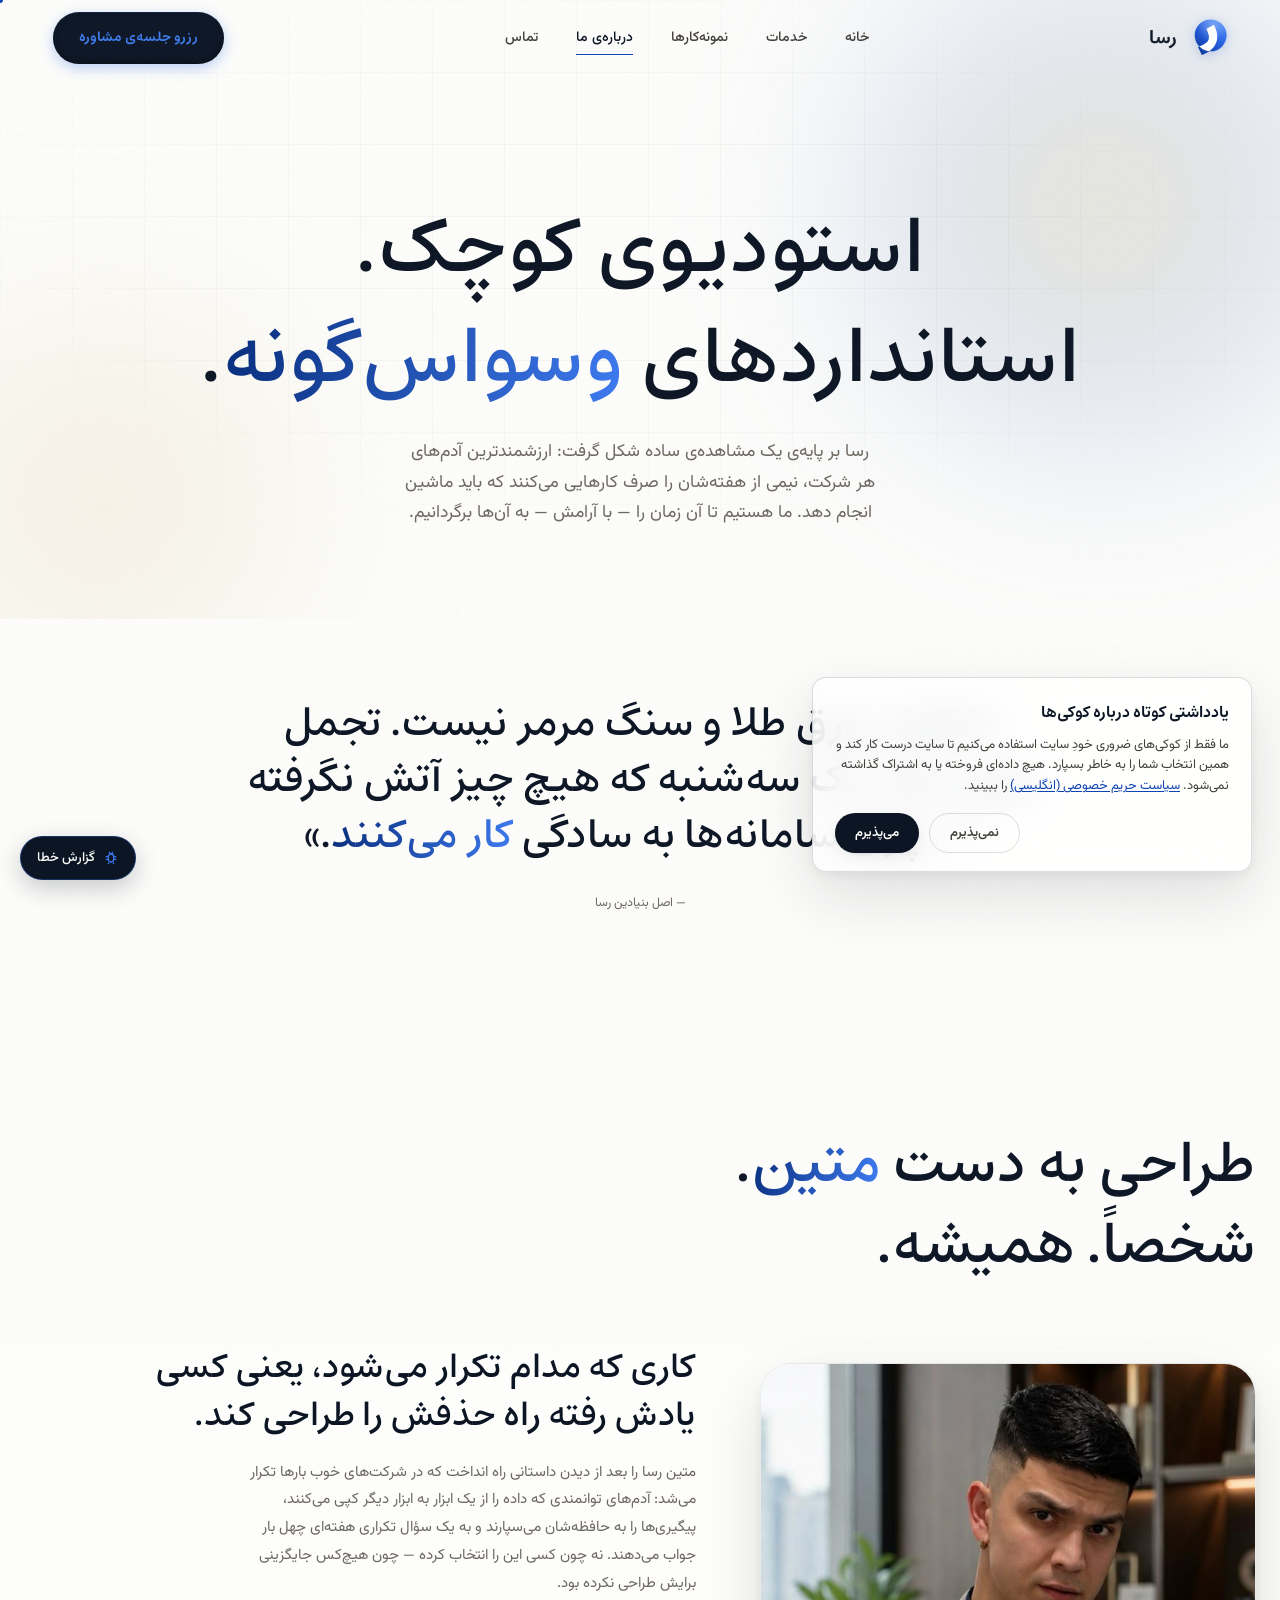
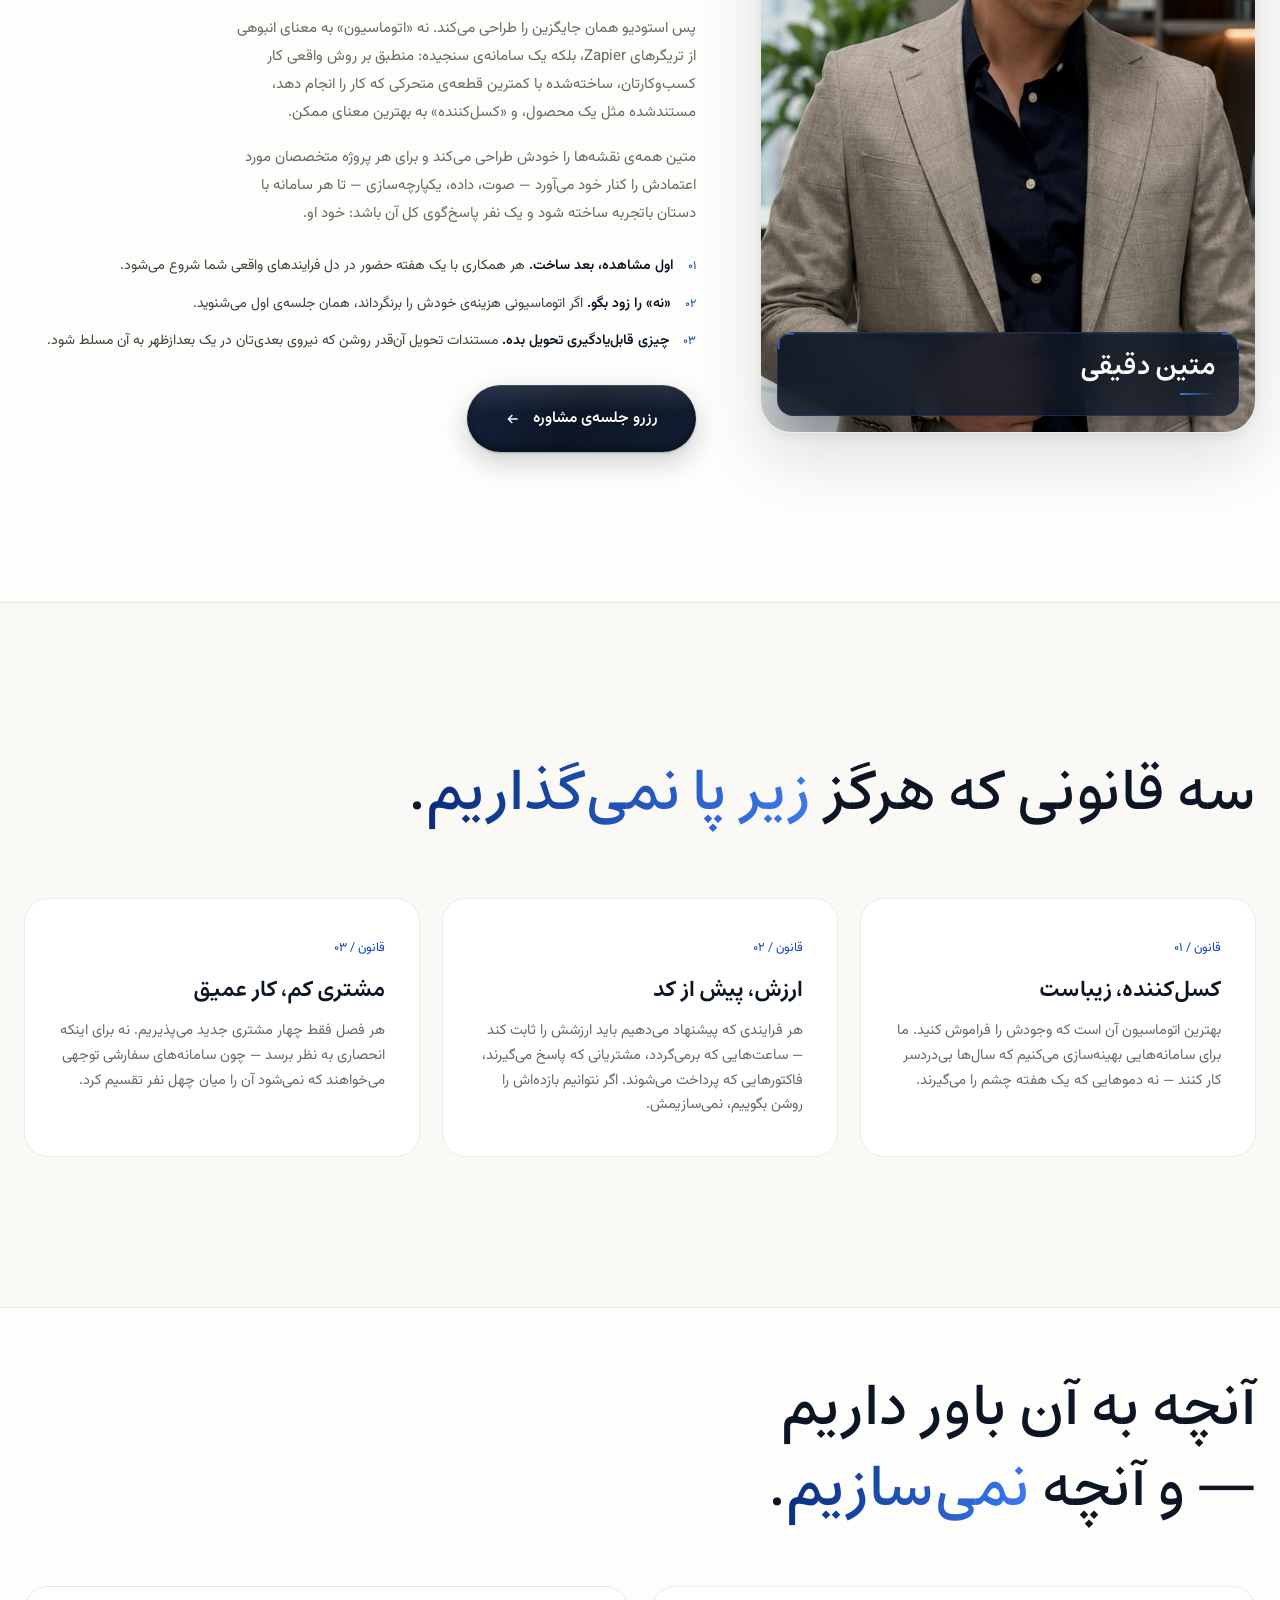
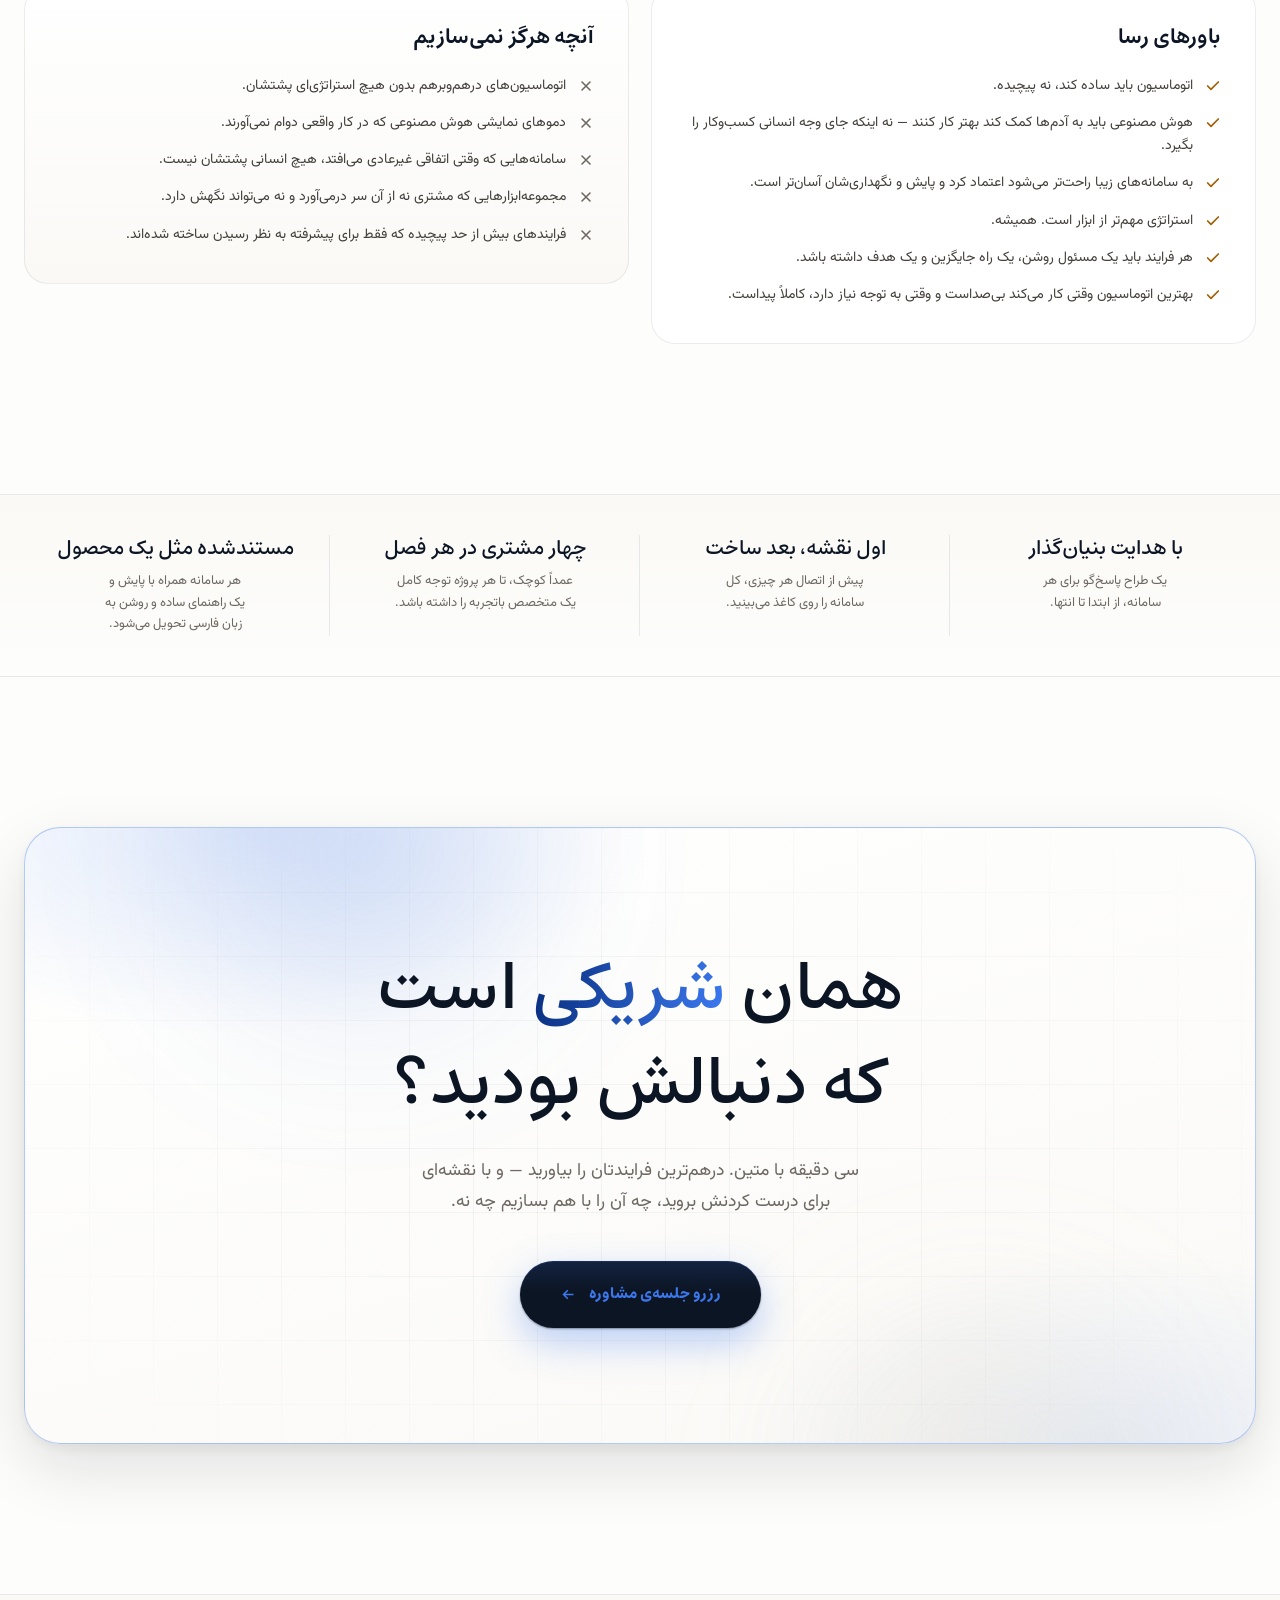
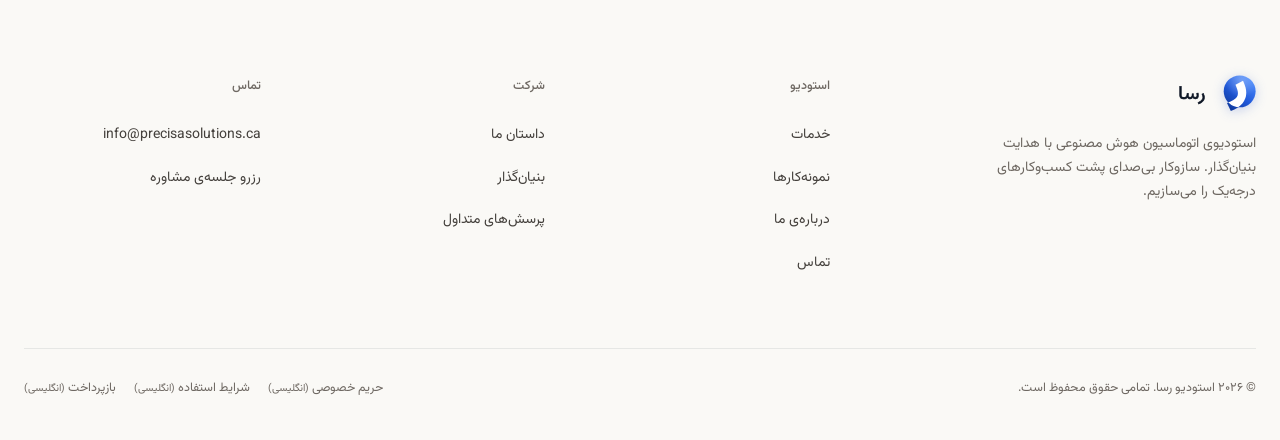
==== about.html @ 4056f281 "New رسا logo: a speech-bubble badge built on «ر» The tail of «ر» (Estedad) sweeps out of a blue disc" ====
<!DOCTYPE html>
<html lang="fa" dir="rtl">
<head>
<meta charset="UTF-8" />
<meta name="viewport" content="width=device-width, initial-scale=1.0" />
<meta http-equiv="Content-Security-Policy" content="default-src 'self'; script-src 'self'; style-src 'self' 'unsafe-inline'; font-src 'self'; img-src 'self' data:; connect-src 'self'; base-uri 'self'; form-action 'self'; object-src 'none'; frame-src 'none'" />
<meta name="referrer" content="strict-origin-when-cross-origin" />
<title>درباره‌ی ما — استودیوی اتوماسیون هوش مصنوعی با هدایت بنیان‌گذار | رسا</title>
<meta name="description" content="رسا استودیویی کوچک برای ساخت سامانه‌های اتوماسیون است که بر یک باور ساده بنا شده: کارهای تکراری باید از چشم پنهان شوند و سامانه‌های خوب باید آرام کار کنند." />
<link rel="icon" type="image/png" sizes="32x32" href="images/rasa-favicon-32.png" />
<link rel="icon" type="image/png" sizes="192x192" href="images/rasa-favicon-192.png" />
<link rel="apple-touch-icon" href="images/rasa-favicon-180.png" />
<link rel="stylesheet" href="assets/styles.css?v=d7fb3064" />
<link rel="stylesheet" href="assets/enhance.css?v=0a8f33a8" />
<link rel="stylesheet" href="assets/fa.css?v=80c40d1f" />
</head>
<body>

<a class="skip-link" href="#main">رفتن به محتوا</a>


<div class="grain" aria-hidden="true"></div>
<div class="cursor-dot" id="cursorDot" aria-hidden="true"></div>
<div class="cursor-ring" id="cursorRing" aria-hidden="true"></div>
<div class="scroll-progress" aria-hidden="true"><i id="progressBar"></i></div>

<nav class="nav" id="nav" aria-label="منوی اصلی">
  <div class="nav-inner">
    <a href="index.html" class="nav-logo" aria-label="رسا — صفحه‌ی اصلی">
      <img class="brand-mark" src="images/rasa-mark.svg" alt="" aria-hidden="true" />
      <span class="wm-text">رسا</span>
    </a>
    <ul class="nav-links">
      <li><a href="index.html">خانه</a></li>
      <li><a href="services.html">خدمات</a></li>
      <li><a href="projects.html">نمونه‌کارها</a></li>
      <li><a href="about.html" class="active">درباره‌ی ما</a></li>
      <li><a href="contact.html">تماس</a></li>
    </ul>
    <div class="nav-right">
      <a href="contact.html" class="nav-cta magnetic">رزرو جلسه‌ی مشاوره</a>
      <button class="nav-burger" id="burger" aria-label="باز کردن منو" aria-expanded="false">
        <span></span><span></span><span></span>
      </button>
    </div>
  </div>
</nav>

<div class="mobile-menu" id="mobileMenu">
  <a href="index.html">خانه</a>
  <a href="services.html">خدمات</a>
  <a href="projects.html">نمونه‌کارها</a>
  <a href="about.html">درباره‌ی ما</a>
  <a href="contact.html">تماس</a>
  <a href="contact.html" class="build-link">رزرو جلسه‌ی مشاوره</a>
</div>

<!-- ============ PAGE HERO ============ -->
<header class="page-hero page-enter">
  <div class="hero-grid" aria-hidden="true"></div>
  <div class="orb orb-1" aria-hidden="true"></div>
  <div class="orb orb-2" aria-hidden="true"></div>
  <div class="container page-hero-inner">
    <h1>استودیوی کوچک. استانداردهای <span class="gold-word">وسواس‌گونه</span>.</h1>
    <p class="section-sub">
      رسا بر پایه‌ی یک مشاهده‌ی ساده شکل گرفت: ارزشمندترین آدم‌های هر شرکت،
      نیمی از هفته‌شان را صرف کارهایی می‌کنند که باید ماشین انجام دهد.
      ما هستیم تا آن زمان را — با آرامش — به آن‌ها برگردانیم.
    </p>
  </div>
</header>

<main id="main">

<!-- ============ BIG QUOTE ============ -->
<section class="section" style="padding-top: clamp(40px, 6vw, 80px);">
  <div class="container reveal">
    <p class="big-quote">
      «تجمل، ورق طلا و سنگ مرمر نیست. تجمل یعنی عصر یک سه‌شنبه که هیچ چیز
      آتش نگرفته — چون سامانه‌ها به سادگی <span class="gold-word">کار می‌کنند</span>.»
    </p>
    <p class="big-quote-author">— اصل بنیادین رسا</p>
  </div>
</section>

<!-- ============ FOUNDER STORY ============ -->
<section class="section" id="founder" style="padding-top: clamp(30px, 5vw, 60px);">
  <div class="container">
    <div class="reveal">
      <h2 class="section-title">طراحی به دست <span class="gold-word">متین</span>. شخصاً. همیشه.</h2>
    </div>

    <div class="founder-panel">
      <div class="founder-mark reveal" data-photo="images/Founder.jpg">
        <img alt="متین، بنیان‌گذار رسا" loading="lazy" />
        <svg viewBox="0 0 32 32" fill="none" aria-hidden="true">
          <rect width="32" height="32" rx="8" fill="rgba(12,21,36,.03)" stroke="rgba(47,107,224,.5)" stroke-width=".6"/>
          <image href="images/rasa-mark.svg" x="7" y="7" width="18" height="18" preserveAspectRatio="xMidYMid meet"/>
          
        </svg>
        <span class="fm-name">متین دقیقی</span>
        <span class="fm-role">بنیان‌گذار و طراح سامانه</span>
        <div class="fm-plate">
          <b>متین دقیقی</b>
        </div>
      </div>

      <div class="founder-copy reveal" style="--d:.12s">
        <h3>کاری که مدام تکرار می‌شود، یعنی کسی یادش رفته راه حذفش را طراحی کند.</h3>
        <p>
          متین رسا را بعد از دیدن داستانی راه انداخت که در شرکت‌های خوب بارها
          تکرار می‌شد: آدم‌های توانمندی که داده را از یک ابزار به ابزار دیگر کپی
          می‌کنند، پیگیری‌ها را به حافظه‌شان می‌سپارند و به یک سؤال تکراری هفته‌ای
          چهل بار جواب می‌دهند. نه چون کسی این را انتخاب کرده — چون هیچ‌کس
          جایگزینی برایش طراحی نکرده بود.
        </p>
        <p>
          پس استودیو همان جایگزین را طراحی می‌کند. نه «اتوماسیون» به معنای انبوهی
          از تریگرهای Zapier، بلکه یک سامانه‌ی سنجیده: منطبق بر روش واقعی کار
          کسب‌وکارتان، ساخته‌شده با کمترین قطعه‌ی متحرکی که کار را انجام دهد،
          مستندشده مثل یک محصول، و «کسل‌کننده» به بهترین معنای ممکن.
        </p>
        <p>
          متین همه‌ی نقشه‌ها را خودش طراحی می‌کند و برای هر پروژه متخصصان مورد
          اعتمادش را کنار خود می‌آورد — صوت، داده، یکپارچه‌سازی — تا هر سامانه با
          دستان باتجربه ساخته شود و یک نفر پاسخ‌گوی کل آن باشد: خود او.
        </p>
        <ul class="founder-points">
          <li><span class="fp-num">۰۱</span><span><b>اول مشاهده، بعد ساخت.</b> هر همکاری با یک هفته حضور در دل فرایندهای واقعی شما شروع می‌شود.</span></li>
          <li><span class="fp-num">۰۲</span><span><b>«نه» را زود بگو.</b> اگر اتوماسیونی هزینه‌ی خودش را برنگرداند، همان جلسه‌ی اول می‌شنوید.</span></li>
          <li><span class="fp-num">۰۳</span><span><b>چیزی قابل‌یادگیری تحویل بده.</b> مستندات تحویل آن‌قدر روشن که نیروی بعدی‌تان در یک بعدازظهر به آن مسلط شود.</span></li>
        </ul>
        <div class="founder-actions">
          <a href="contact.html" class="btn-primary magnetic">
            <span>رزرو جلسه‌ی مشاوره</span>
            <svg class="rtl-flip" width="16" height="16" viewBox="0 0 24 24" fill="none" stroke="currentColor" stroke-width="2" aria-hidden="true"><path d="M5 12h14M13 6l6 6-6 6"/></svg>
          </a>
        </div>
      </div>
    </div>
  </div>
</section>

<!-- ============ VALUES ============ -->
<section class="section process">
  <div class="container">
    <div class="reveal">
      <h2 class="section-title">سه قانونی که هرگز <span class="gold-word">زیر پا نمی‌گذاریم</span>.</h2>
    </div>
    <div class="values-grid">
      <div class="value-card reveal">
        <div class="value-num">قانون / ۰۱</div>
        <h3>کسل‌کننده، زیباست</h3>
        <p>
          بهترین اتوماسیون آن است که وجودش را فراموش کنید. ما برای سامانه‌هایی
          بهینه‌سازی می‌کنیم که سال‌ها بی‌دردسر کار کنند — نه دموهایی که یک
          هفته چشم را می‌گیرند.
        </p>
      </div>
      <div class="value-card reveal" style="--d:.1s">
        <div class="value-num">قانون / ۰۲</div>
        <h3>ارزش، پیش از کد</h3>
        <p>
          هر فرایندی که پیشنهاد می‌دهیم باید ارزشش را ثابت کند — ساعت‌هایی که
          برمی‌گردد، مشتریانی که پاسخ می‌گیرند، فاکتورهایی که پرداخت می‌شوند. اگر
          نتوانیم بازده‌اش را روشن بگوییم، نمی‌سازیمش.
        </p>
      </div>
      <div class="value-card reveal" style="--d:.2s">
        <div class="value-num">قانون / ۰۳</div>
        <h3>مشتری کم، کار عمیق</h3>
        <p>
          هر فصل فقط چهار مشتری جدید می‌پذیریم. نه برای اینکه انحصاری به نظر
          برسد — چون سامانه‌های سفارشی توجهی می‌خواهند که نمی‌شود آن را میان
          چهل نفر تقسیم کرد.
        </p>
      </div>
    </div>
  </div>
</section>


<!-- ============ BELIEFS / NEVER BUILD ============ -->
<section class="section" style="padding-top: clamp(30px, 5vw, 60px);">
  <div class="container">
    <div class="reveal">
      <h2 class="section-title">آنچه به آن باور داریم — و آنچه <span class="gold-word">نمی‌سازیم</span>.</h2>
    </div>

    <div class="belief-cols">
      <div class="belief-card reveal">
        <h3>باورهای رسا</h3>
        <ul>
          <li>اتوماسیون باید ساده کند، نه پیچیده.</li>
          <li>هوش مصنوعی باید به آدم‌ها کمک کند بهتر کار کنند — نه اینکه جای وجه انسانی کسب‌وکار را بگیرد.</li>
          <li>به سامانه‌های زیبا راحت‌تر می‌شود اعتماد کرد و پایش و نگهداری‌شان آسان‌تر است.</li>
          <li>استراتژی مهم‌تر از ابزار است. همیشه.</li>
          <li>هر فرایند باید یک مسئول روشن، یک راه جایگزین و یک هدف داشته باشد.</li>
          <li>بهترین اتوماسیون وقتی کار می‌کند بی‌صداست و وقتی به توجه نیاز دارد، کاملاً پیداست.</li>
        </ul>
      </div>
      <div class="belief-card no reveal" style="--d:.1s">
        <h3>آنچه هرگز نمی‌سازیم</h3>
        <ul>
          <li>اتوماسیون‌های درهم‌وبرهم بدون هیچ استراتژی‌ای پشتشان.</li>
          <li>دموهای نمایشی هوش مصنوعی که در کار واقعی دوام نمی‌آورند.</li>
          <li>سامانه‌هایی که وقتی اتفاقی غیرعادی می‌افتد، هیچ انسانی پشتشان نیست.</li>
          <li>مجموعه‌ابزارهایی که مشتری نه از آن سر درمی‌آورد و نه می‌تواند نگهش دارد.</li>
          <li>فرایندهای بیش از حد پیچیده که فقط برای پیشرفته به نظر رسیدن ساخته شده‌اند.</li>
        </ul>
      </div>
    </div>
  </div>
</section>

<!-- ============ STUDIO PRINCIPLES (honest, no invented numbers) ============ -->
<section class="principles" aria-label="روش کار استودیو">
  <div class="container">
    <div class="principles-grid">
      <div class="principle reveal">
        <h3>با هدایت بنیان‌گذار</h3>
        <p>یک طراح پاسخ‌گو برای هر سامانه، از ابتدا تا انتها.</p>
      </div>
      <div class="principle reveal" style="--d:.1s">
        <h3>اول نقشه، بعد ساخت</h3>
        <p>پیش از اتصال هر چیزی، کل سامانه را روی کاغذ می‌بینید.</p>
      </div>
      <div class="principle reveal" style="--d:.2s">
        <h3>چهار مشتری در هر فصل</h3>
        <p>عمداً کوچک، تا هر پروژه توجه کامل یک متخصص باتجربه را داشته باشد.</p>
      </div>
      <div class="principle reveal" style="--d:.3s">
        <h3>مستندشده مثل یک محصول</h3>
        <p>هر سامانه همراه با پایش و یک راهنمای ساده و روشن به زبان فارسی تحویل می‌شود.</p>
      </div>
    </div>
  </div>
</section>

<!-- ============ CTA ============ -->
<section class="cta-section">
  <div class="container">
    <div class="cta-panel reveal">
      <div class="cta-grid-bg" aria-hidden="true"></div>
      <div class="cta-orb cta-orb-1" aria-hidden="true"></div>
      <div class="cta-orb cta-orb-2" aria-hidden="true"></div>
      <div class="cta-content">
        <h2>همان <span class="gold-word">شریکی</span> است که دنبالش بودید؟</h2>
        <p>
          سی دقیقه با متین. درهم‌ترین فرایندتان را بیاورید — و با نقشه‌ای برای
          درست کردنش بروید، چه آن را با هم بسازیم چه نه.
        </p>
        <div class="cta-actions">
          <a href="contact.html" class="btn-gold magnetic">
            <span>رزرو جلسه‌ی مشاوره</span>
            <svg class="rtl-flip" width="17" height="17" viewBox="0 0 24 24" fill="none" stroke="currentColor" stroke-width="2.2" aria-hidden="true"><path d="M5 12h14M13 6l6 6-6 6"/></svg>
          </a>
        </div>
      </div>
    </div>
  </div>
</section>

</main>

<footer class="footer">
  <div class="container">
    <div class="footer-top">
      <div class="footer-brand">
        <a href="index.html" class="nav-logo" aria-label="رسا — صفحه‌ی اصلی">
          <img class="brand-mark" src="images/rasa-mark.svg" alt="" aria-hidden="true" />
          <span class="wm-text">رسا</span>
        </a>
        <p>استودیوی اتوماسیون هوش مصنوعی با هدایت بنیان‌گذار. سازوکار بی‌صدای پشت کسب‌وکارهای درجه‌یک را می‌سازیم.</p>
      </div>
      <div>
        <h4>استودیو</h4>
        <ul>
          <li><a href="services.html">خدمات</a></li>
          <li><a href="projects.html">نمونه‌کارها</a></li>
          <li><a href="about.html">درباره‌ی ما</a></li>
          <li><a href="contact.html">تماس</a></li>
        </ul>
      </div>
      <div>
        <h4>شرکت</h4>
        <ul>
          <li><a href="about.html">داستان ما</a></li>
          <li><a href="about.html#founder">بنیان‌گذار</a></li>
          <li><a href="contact.html#faq">پرسش‌های متداول</a></li>
        </ul>
      </div>
      <div>
        <h4>تماس</h4>
        <ul>
          <li><a href="mailto:info@precisasolutions.ca" dir="ltr">info@precisasolutions.ca</a></li>
          <li><a href="contact.html">رزرو جلسه‌ی مشاوره</a></li>
        </ul>
      </div>
    </div>

    <div class="footer-bottom">
      <span>© ۲۰۲۶ استودیو رسا. تمامی حقوق محفوظ است.</span>
      <span class="footer-legal">
        <a href="https://precisasolutions.ca/privacy.html" hreflang="en">حریم خصوصی <small>(انگلیسی)</small></a>
        <a href="https://precisasolutions.ca/terms.html" hreflang="en">شرایط استفاده <small>(انگلیسی)</small></a>
        <a href="https://precisasolutions.ca/refund.html" hreflang="en">بازپرداخت <small>(انگلیسی)</small></a>
      </span>
    </div>
  </div>
</footer>

<script src="assets/observe.js?v=75a89b3e"></script>
<script src="assets/cookies.js?v=c6eeff89"></script>
<script src="assets/main.js?v=ed1001ba"></script>
</body>
</html>
---- assets/styles.css ----
/* ============================================================
   Precisa Solutions — Shared Design System
   ============================================================ */
:root {
  --bg:            #FDFDFB;
  --bg-warm:       #FAF9F6;
  --ink:           #0C1524;
  --ink-soft:      #44403C;
  --ink-mute:      #6E6862;
  --gold:          #0E43B4;
  --gold-bright:   #3B78EE;
  --gold-pale:     #E6EEFC;
  --gold-glow:     rgba(59,120,238,.35);
  --border:        rgba(12,21,36, 0.08);
  --border-strong: rgba(12,21,36, 0.14);
  --glass:         rgba(255, 255, 255, 0.62);
  --glass-strong:  rgba(255, 255, 255, 0.82);
  --shadow-sm:     0 1px 2px rgba(12,21,36,.04), 0 4px 12px rgba(12,21,36,.05);
  --shadow-md:     0 2px 6px rgba(12,21,36,.05), 0 12px 32px rgba(12,21,36,.08);
  --shadow-lg:     0 4px 12px rgba(12,21,36,.06), 0 24px 64px rgba(12,21,36,.12);
  --shadow-gold:   0 8px 40px rgba(20,70,200, 0.28);
  --ease-luxe:     cubic-bezier(0.22, 1, 0.36, 1);
  --ease-soft:     cubic-bezier(0.4, 0, 0.2, 1);
  --font-display:  'Fraunces', Georgia, serif;
  --font-brand:    'Italiana', 'Fraunces', Georgia, serif;
  --font-body:     'Inter', -apple-system, sans-serif;
  --font-mono:     'JetBrains Mono', monospace;
  --radius:        24px;
  --radius-sm:     14px;
  --nav-h:         76px;
  --noise: url("data:image/svg+xml,%3Csvg xmlns='http://www.w3.org/2000/svg' width='140' height='140' viewBox='0 0 140 140'%3E%3Cfilter id='n'%3E%3CfeTurbulence type='fractalNoise' baseFrequency='0.85' numOctaves='3' stitchTiles='stitch'/%3E%3C/filter%3E%3Crect width='140' height='140' filter='url(%23n)'/%3E%3C/svg%3E");
}

*, *::before, *::after { margin: 0; padding: 0; box-sizing: border-box; }

html { scroll-behavior: smooth; }

body {
  font-family: var(--font-body);
  background: var(--bg);
  color: var(--ink);
  font-size: 16px;
  line-height: 1.65;
  -webkit-font-smoothing: antialiased;
  overflow-x: hidden;
}
body.locked { overflow: hidden; }

::selection { background: var(--gold-pale); color: var(--ink); }

img, svg { display: block; }
svg[hidden] { display: none; }
a { color: inherit; text-decoration: none; }
button { font-family: inherit; border: none; background: none; cursor: pointer; -webkit-appearance: none; appearance: none; }
input, textarea, select { font-family: inherit; }

.skip-link {
  position: fixed;
  top: -60px; left: 16px;
  z-index: 10001;
  padding: 12px 22px;
  border-radius: 100px;
  background: var(--ink);
  color: #FDFDFB;
  font-size: 13.5px; font-weight: 600;
  transition: top .3s var(--ease-soft);
}
.skip-link:focus { top: 14px; }

:focus-visible {
  outline: 2px solid var(--gold);
  outline-offset: 3px;
  border-radius: 4px;
}

/* ============================================================
   Grain overlay
   ============================================================ */
.grain {
  position: fixed; inset: -50%;
  width: 200%; height: 200%;
  pointer-events: none;
  z-index: 9990;
  opacity: .035;
  background-image: var(--noise);
  animation: grain-shift 9s steps(6) infinite;
}
@keyframes grain-shift {
  0%,100% { transform: translate(0,0); }
  20% { transform: translate(-2%,3%); }
  40% { transform: translate(3%,-2%); }
  60% { transform: translate(-3%,-3%); }
  80% { transform: translate(2%,2%); }
}

/* ============================================================
   Preloader (home only)
   ============================================================ */
.preloader {
  position: fixed; inset: 0;
  background: linear-gradient(180deg, #FFFFFF, var(--bg-warm));
  z-index: 10000;
  display: flex; flex-direction: column;
  align-items: center; justify-content: center;
  transition: transform 1s var(--ease-luxe);
}
.preloader.done { transform: translateY(-101%); }
.preloader-lockup { display: flex; flex-direction: column; align-items: center; gap: 10px; }
.preloader-word {
  font-family: var(--font-brand);
  font-size: clamp(1.7rem, 5.5vw, 3.6rem);
  letter-spacing: .26em;
  color: var(--ink);
  display: flex;
  overflow: hidden;
  padding-left: .26em;   /* balance trailing letter-spacing so it reads centered */
}
.preloader-sub {
  font-family: var(--font-mono);
  font-size: clamp(9px, 1.4vw, 12px);
  letter-spacing: .5em;
  text-transform: uppercase;
  color: var(--gold);
  padding-left: .5em;
  opacity: 0;
  animation: pl-sub-in .55s var(--ease-luxe) .32s forwards;
}
@keyframes pl-sub-in { to { opacity: 1; } }
/* the last letter must settle inside main.js's 1100ms FLOOR, or the
   wordmark gets cut off mid-rise: .23s delay + .6s = .83s, leaving a
   short beat on the finished lockup before the panel lifts */
.preloader-word span {
  display: inline-block;
  transform: translateY(120%);
  animation: letter-up .6s var(--ease-luxe) forwards;
}
.preloader-word span:nth-child(1)  { animation-delay: .020s; }
.preloader-word span:nth-child(2)  { animation-delay: .055s; }
.preloader-word span:nth-child(3)  { animation-delay: .090s; }
.preloader-word span:nth-child(4)  { animation-delay: .125s; }
.preloader-word span:nth-child(5)  { animation-delay: .160s; }
.preloader-word span:nth-child(6)  { animation-delay: .195s; }
.preloader-word span:nth-child(7)  { animation-delay: .230s; }
.preloader-word span:nth-child(8)  { animation-delay: .265s; }
.preloader-word span:nth-child(9)  { animation-delay: .300s; }
.preloader-word span:nth-child(10) { animation-delay: .335s; }
.preloader-word span:nth-child(11) { animation-delay: .370s; }
.preloader-word span.gold { color: var(--gold); }
@keyframes letter-up { to { transform: translateY(0); } }

/* Page entrance for sub-pages */
.page-enter { animation: page-in .9s var(--ease-luxe) both; }
@keyframes page-in {
  from { opacity: 0; transform: translateY(26px); }
  to   { opacity: 1; transform: translateY(0); }
}

/* ============================================================
   Custom cursor
   ============================================================ */
.cursor-dot, .cursor-ring {
  position: fixed; top: 0; left: 0;
  pointer-events: none;
  z-index: 9999;
  border-radius: 50%;
  transform: translate(-50%, -50%);
}
.cursor-dot { width: 6px; height: 6px; background: var(--gold); transition: opacity .3s; }
.cursor-ring {
  width: 38px; height: 38px;
  border: 1px solid rgba(11,63,176, 0.5);
  transition: width .35s var(--ease-soft), height .35s var(--ease-soft),
              border-color .35s, background .35s, opacity .3s;
}
.cursor-ring.grow {
  width: 46px; height: 46px;
  background: rgba(47,107,224,.08);
  border-color: rgba(11,63,176,.8);
}
@media (hover: none), (pointer: coarse) {
  .cursor-dot, .cursor-ring { display: none; }
}

/* ============================================================
   Scroll progress
   ============================================================ */
.scroll-progress {
  position: fixed; top: 0; left: 0;
  width: 100%; height: 2px;
  z-index: 9995;
}
.scroll-progress i {
  display: block; height: 100%;
  background: linear-gradient(90deg, var(--gold-bright), var(--gold));
  transform-origin: left;
  transform: scaleX(0);
}

/* ============================================================
   Navigation
   ============================================================ */
.nav {
  position: fixed; top: 0; left: 0; right: 0;
  z-index: 9000;
  height: var(--nav-h);
  display: flex; align-items: center;
  transition: all .5s var(--ease-luxe);
}
.nav-inner {
  width: min(1240px, calc(100% - 48px));
  margin: 0 auto;
  display: flex; align-items: center; justify-content: space-between;
  padding: 10px 28px;
  border-radius: 100px;
  border: 1px solid transparent;
  transition: all .5s var(--ease-luxe);
}
.nav.scrolled .nav-inner {
  background: var(--glass-strong);
  backdrop-filter: blur(20px) saturate(1.4);
  -webkit-backdrop-filter: blur(20px) saturate(1.4);
  border-color: var(--border);
  box-shadow: var(--shadow-md);
}
.nav-logo {
  display: flex; align-items: center; gap: 12px;
  font-family: var(--font-brand);
  font-size: 1.22rem; font-weight: 400;
  letter-spacing: .15em;
  white-space: nowrap;
  -webkit-text-stroke: .55px currentColor;
  paint-order: stroke fill;
}
.wm-gold { color: var(--gold); }
.nav-logo .brand-mark {
  width: 38px; height: 38px; object-fit: contain;
  flex-shrink: 0;
  filter: drop-shadow(0 2px 6px rgba(20,70,200,.22));
}
.nav-links {
  display: flex; gap: 6px; align-items: center;
  list-style: none;
}
.nav-links a {
  position: relative;
  padding: 12px 16px;
  font-size: 14px; font-weight: 500;
  color: var(--ink-soft);
  letter-spacing: .01em;
  transition: color .3s;
  cursor: pointer;
}
.nav-links a::after {
  content: '';
  position: absolute; left: 16px; right: 16px; bottom: 6px;
  height: 1px;
  background: var(--gold);
  transform: scaleX(0);
  transform-origin: right;
  transition: transform .45s var(--ease-luxe);
}
.nav-links a:hover { color: var(--ink); }
.nav-links a:hover::after { transform: scaleX(1); transform-origin: left; }
.nav-links a.active { color: var(--ink); }
.nav-links a.active::after { transform: scaleX(1); }

.nav-right { display: flex; align-items: center; gap: 10px; }
.nav-portal {
  width: 46px; height: 46px;
  border-radius: 50%;
  display: flex; align-items: center; justify-content: center;
  border: 1px solid var(--border-strong);
  color: var(--ink-soft);
  background: var(--glass);
  transition: all .4s var(--ease-luxe);
  cursor: pointer;
}
.nav-portal:hover {
  color: var(--gold);
  border-color: var(--gold-bright);
  transform: translateY(-2px);
  box-shadow: var(--shadow-sm);
}

.nav-burger {
  display: none;
  width: 44px; height: 44px;
  flex-direction: column;
  align-items: center; justify-content: center;
  gap: 6px;
  cursor: pointer;
}
.nav-burger span {
  width: 22px; height: 1.5px;
  background: var(--ink);
  transition: transform .4s var(--ease-luxe), opacity .3s;
}
.nav-burger.open span:nth-child(1) { transform: translateY(7.5px) rotate(45deg); }
.nav-burger.open span:nth-child(2) { opacity: 0; }
.nav-burger.open span:nth-child(3) { transform: translateY(-7.5px) rotate(-45deg); }

.mobile-menu {
  position: fixed; inset: 0;
  background: var(--bg);
  z-index: 8900;
  display: flex; flex-direction: column;
  align-items: center; justify-content: center;
  gap: 6px;
  opacity: 0; visibility: hidden;
  transition: opacity .5s var(--ease-soft), visibility .5s;
}
.mobile-menu.open { opacity: 1; visibility: visible; }
.mobile-menu a {
  font-family: var(--font-display);
  font-size: clamp(1.8rem, 7vw, 2.8rem);
  padding: 8px 24px;
  color: var(--ink);
  opacity: 0; transform: translateY(24px);
  transition: opacity .5s var(--ease-luxe), transform .5s var(--ease-luxe), color .3s;
  cursor: pointer;
}
.mobile-menu.open a { opacity: 1; transform: translateY(0); }
.mobile-menu.open a:nth-child(1) { transition-delay: .08s; }
.mobile-menu.open a:nth-child(2) { transition-delay: .14s; }
.mobile-menu.open a:nth-child(3) { transition-delay: .20s; }
.mobile-menu.open a:nth-child(4) { transition-delay: .26s; }
.mobile-menu.open a:nth-child(5) { transition-delay: .32s; }
.mobile-menu.open a:nth-child(6) { transition-delay: .38s; }
.mobile-menu a:hover { color: var(--gold); font-style: italic; }
.mobile-menu a.portal-link {
  font-family: var(--font-mono);
  font-size: 12px; letter-spacing: .3em; text-transform: uppercase;
  color: var(--gold);
  margin-top: 18px;
}

/* ============================================================
   BUTTONS — tactile, textured, natural
   ============================================================ */

/* -- Primary: grained ink, letterpress depth -- */
.btn-primary {
  position: relative;
  display: inline-flex; align-items: center; justify-content: center; gap: 12px;
  color: #FDFDFB;
  font-size: 15.5px; font-weight: 600;
  letter-spacing: .01em;
  padding: 19px 38px;
  border-radius: 100px;
  overflow: hidden;
  background:
    linear-gradient(180deg, rgba(255,255,255,.10), rgba(255,255,255,0) 40%),
    linear-gradient(120deg, #132038, #0C1524 48%, #111c30);
  box-shadow:
    inset 0 1px 0 rgba(255,255,255,.14),
    inset 0 -3px 8px rgba(0,0,0,.42),
    0 1px 2px rgba(12,21,36,.25),
    0 10px 26px rgba(12,21,36,.20);
  transition: transform .45s var(--ease-luxe), box-shadow .45s;
  cursor: pointer;
  text-shadow: 0 1px 1px rgba(0,0,0,.45);
}
.btn-primary::before {
  content: '';
  position: absolute; inset: 0;
  background-image: var(--noise);
  opacity: .16;
  mix-blend-mode: overlay;
  pointer-events: none;
  z-index: 1;
}
.btn-primary::after {
  content: '';
  position: absolute; inset: 0;
  background: linear-gradient(110deg, transparent 25%, rgba(47,107,224,.45) 50%, transparent 75%);
  transform: translateX(-120%) skewX(-8deg);
  transition: transform .9s var(--ease-luxe);
  z-index: 2;
}
.btn-primary:hover::after { transform: translateX(120%) skewX(-8deg); }
.btn-primary:hover {
  box-shadow:
    inset 0 1px 0 rgba(255,255,255,.18),
    inset 0 -3px 8px rgba(0,0,0,.42),
    0 2px 4px rgba(12,21,36,.22),
    0 16px 44px rgba(47,107,224,.30);
}
.btn-primary:active {
  transform: scale(.965) !important;
  box-shadow:
    inset 0 3px 10px rgba(0,0,0,.5),
    inset 0 -1px 0 rgba(255,255,255,.06),
    0 2px 8px rgba(12,21,36,.18);
  transition-duration: .08s;
}
.btn-primary > span, .btn-primary > svg { position: relative; z-index: 3; }
.btn-primary svg { transition: transform .4s var(--ease-luxe); }
.btn-primary:hover svg { transform: translateX(5px); }

/* -- Espresso ink: inverted, native to theme -- */
.btn-gold {
  position: relative;
  display: inline-flex; align-items: center; justify-content: center; gap: 12px;
  color: var(--gold-bright);
  font-size: 15.5px; font-weight: 700;
  letter-spacing: .01em;
  padding: 19px 40px;
  border-radius: 100px;
  overflow: hidden;
  background: var(--ink);
  box-shadow:
    inset 0 1px 0 rgba(59,120,238,.16),
    0 1px 2px rgba(12,21,36,.4),
    0 14px 38px var(--gold-glow);
  transition: transform .45s var(--ease-luxe), box-shadow .45s, background .3s;
  cursor: pointer;
}
.btn-gold::before {
  content: '';
  position: absolute; inset: 0;
  background: linear-gradient(180deg, rgba(59,120,238,.14) 0%, rgba(59,120,238,0) 45%);
  pointer-events: none;
  z-index: 1;
}
.btn-gold::after {
  content: '';
  position: absolute; inset: 0;
  background: linear-gradient(110deg, transparent 30%, rgba(59,120,238,.3) 50%, transparent 70%);
  transform: translateX(-120%) skewX(-8deg);
  transition: transform .8s var(--ease-luxe);
  z-index: 2;
}
.btn-gold:hover::after { transform: translateX(120%) skewX(-8deg); }
.btn-gold:hover {
  background: #2A2523;
  box-shadow: inset 0 1px 0 rgba(59,120,238,.22), 0 3px 6px rgba(12,21,36,.36), 0 20px 58px rgba(59,120,238,.5);
}
.btn-gold:active {
  transform: scale(.965) !important;
  box-shadow:
    inset 0 2px 6px rgba(0,0,0,.45),
    inset 0 -1px 0 rgba(59,120,238,.12),
    0 2px 10px var(--gold-glow);
  transition-duration: .08s;
}
.btn-gold > span, .btn-gold > svg { position: relative; z-index: 3; }
.btn-gold svg { transition: transform .4s var(--ease-luxe); }
.btn-gold:hover svg { transform: translateX(5px); }

/* -- Ghost: pressed paper / letterpress -- */
.btn-ghost {
  position: relative;
  display: inline-flex; align-items: center; justify-content: center; gap: 10px;
  padding: 19px 30px;
  font-size: 15.5px; font-weight: 600;
  color: var(--ink);
  border-radius: 100px;
  border: 1px solid var(--border-strong);
  overflow: hidden;
  background:
    linear-gradient(180deg, #FFFFFF, #EEF3FA);
  box-shadow:
    inset 0 1px 0 rgba(255,255,255,.9),
    inset 0 -2px 5px rgba(12,21,36,.05),
    0 2px 6px rgba(12,21,36,.05);
  text-shadow: 0 1px 0 rgba(255,255,255,.85);
  transition: border-color .35s, box-shadow .45s, transform .45s var(--ease-luxe);
  cursor: pointer;
}
.btn-ghost::before {
  content: '';
  position: absolute; inset: 0;
  background-image: var(--noise);
  opacity: .10;
  mix-blend-mode: multiply;
  pointer-events: none;
}
.btn-ghost:hover {
  border-color: var(--gold-bright);
  box-shadow:
    inset 0 1px 0 rgba(255,255,255,.9),
    inset 0 -2px 5px rgba(12,21,36,.05),
    0 8px 22px rgba(47,107,224,.18);
}
.btn-ghost:active {
  transform: scale(.97) !important;
  box-shadow:
    inset 0 3px 8px rgba(12,21,36,.10),
    0 1px 3px rgba(12,21,36,.06);
  transition-duration: .08s;
}
.btn-ghost > span, .btn-ghost > svg { position: relative; }
.btn-ghost svg { transition: transform .4s var(--ease-luxe); }
.btn-ghost:hover svg { transform: translateY(3px); }
.btn-ghost.arrow-right:hover svg { transform: translateX(4px); }

/* -- Nav CTA (compact primary) -- */
.nav-cta {
  display: inline-flex; align-items: center; gap: 10px;
  color: var(--gold-bright);
  padding: 13px 26px;
  border-radius: 100px;
  font-size: 14px; font-weight: 600;
  letter-spacing: .02em;
  position: relative; overflow: hidden;
  background: var(--ink);
  box-shadow:
    inset 0 1px 0 rgba(59,120,238,.16),
    inset 0 -2px 6px rgba(0,0,0,.4),
    0 4px 14px var(--gold-glow);
  transition: box-shadow .4s, transform .4s var(--ease-luxe), background .3s;
  cursor: pointer;
  text-shadow: none;
}
.nav-cta::before {
  content: '';
  position: absolute; inset: 0;
  background-image: var(--noise);
  opacity: .15;
  mix-blend-mode: overlay;
  pointer-events: none;
}
.nav-cta::after {
  content: '';
  position: absolute; inset: 0;
  background: linear-gradient(110deg, transparent 30%, rgba(59,120,238,.3) 50%, transparent 70%);
  transform: translateX(-110%) skewX(-8deg);
  transition: transform .8s var(--ease-luxe);
}
.nav-cta:hover::after { transform: translateX(110%) skewX(-8deg); }
.nav-cta:hover { background: #2A2523; box-shadow: inset 0 1px 0 rgba(59,120,238,.22), inset 0 -2px 6px rgba(0,0,0,.4), 0 8px 26px rgba(59,120,238,.5); }
.nav-cta:active { transform: scale(.96); transition-duration: .08s; }

/* -- Ripple (added via JS) -- */
span.ripple {
  position: absolute;
  border-radius: 50%;
  background: radial-gradient(circle, rgba(255,255,255,.45), rgba(255,255,255,0) 65%);
  transform: translate(-50%, -50%) scale(0);
  animation: ripple-out .7s var(--ease-soft) forwards;
  pointer-events: none;
  z-index: 2;
}
@keyframes ripple-out {
  to { transform: translate(-50%, -50%) scale(1); opacity: 0; }
}

/* ============================================================
   Shared section scaffolding
   ============================================================ */
.section { position: relative; padding: clamp(90px, 12vw, 150px) 24px; }
.container { width: min(1240px, 100%); margin: 0 auto; }


.section-title {
  font-family: var(--font-display);
  font-weight: 500;
  font-size: clamp(2.1rem, 4.6vw, 3.7rem);
  line-height: 1.12;
  letter-spacing: -.01em;
  margin-top: 22px;
  max-width: 24ch;
}
/* the 22px above clears an eyebrow; drop it when there is none */
.section-title:first-child { margin-top: 0; }
.section-sub {
  color: var(--ink-mute);
  font-size: clamp(1rem, 1.4vw, 1.1rem);
  line-height: 1.75;
  max-width: 54ch;
  margin-top: 20px;
}

.gold-word {
  font-style: italic;
  background: linear-gradient(100deg, #062B7A, var(--gold-bright) 40%, #8FB8FF 55%, var(--gold-bright) 70%, #062B7A);
  background-size: 250% auto;
  -webkit-background-clip: text;
  background-clip: text;
  -webkit-text-fill-color: transparent;
  animation: shimmer 5.5s linear infinite;
}
@keyframes shimmer { to { background-position: 250% center; } }

.reveal {
  opacity: 0;
  transform: translateY(46px);
  transition: opacity 1s var(--ease-luxe), transform 1s var(--ease-luxe);
  transition-delay: var(--d, 0s);
}
.reveal.in { opacity: 1; transform: translateY(0); }

/* ============================================================
   Page hero (sub-pages)
   ============================================================ */
.page-hero {
  position: relative;
  padding: calc(var(--nav-h) + clamp(70px, 10vw, 120px)) 24px clamp(50px, 7vw, 90px);
  overflow: hidden;
}
.page-hero .hero-grid { position: absolute; inset: 0; }
.page-hero-inner { position: relative; z-index: 2; text-align: center; display: flex; flex-direction: column; align-items: center; }
.page-hero h1 {
  font-family: var(--font-display);
  font-weight: 500;
  font-size: clamp(2.6rem, 6.5vw, 5rem);
  line-height: 1.08;
  letter-spacing: -.015em;
  margin-top: 24px;
  max-width: 18ch;
}
/* the 24px above clears an eyebrow; drop it when there is none */
.page-hero h1:first-child { margin-top: 0; }
.page-hero .section-sub { text-align: center; margin-left: auto; margin-right: auto; }
.page-hero .orb { position: absolute; border-radius: 50%; filter: blur(90px); }

/* ============================================================
   Hero (home)
   ============================================================ */
.hero {
  position: relative;
  min-height: 100svh;
  display: flex; flex-direction: column;
  justify-content: center;
  padding: calc(var(--nav-h) + 40px) 24px 40px;
  overflow: hidden;
}
.hero-bg { position: absolute; inset: 0; pointer-events: none; z-index: 0; }
.hero-grid {
  position: absolute; inset: 0;
  background-image:
    linear-gradient(rgba(12,21,36,.035) 1px, transparent 1px),
    linear-gradient(90deg, rgba(12,21,36,.035) 1px, transparent 1px);
  background-size: 72px 72px;
  -webkit-mask-image: radial-gradient(ellipse 90% 70% at 50% 40%, black 30%, transparent 75%);
  mask-image: radial-gradient(ellipse 90% 70% at 50% 40%, black 30%, transparent 75%);
}
.orb { position: absolute; border-radius: 50%; filter: blur(90px); will-change: transform; }
.orb-1 {
  width: 560px; height: 560px;
  top: -12%; right: -8%;
  background: radial-gradient(circle, rgba(232,213,168,.55), rgba(47,107,224,.18) 55%, transparent 70%);
  animation: orb-drift-1 22s ease-in-out infinite alternate;
}
.orb-2 {
  width: 460px; height: 460px;
  bottom: -18%; left: -10%;
  background: radial-gradient(circle, rgba(243,233,210,.6), rgba(214,193,150,.14) 55%, transparent 70%);
  animation: orb-drift-2 26s ease-in-out infinite alternate;
}
.orb-3 {
  width: 300px; height: 300px;
  top: 34%; left: 22%;
  background: radial-gradient(circle, rgba(250,246,235,.8), transparent 65%);
  animation: orb-drift-1 30s ease-in-out infinite alternate-reverse;
}
@keyframes orb-drift-1 { from { transform: translate(0,0) scale(1); } to { transform: translate(-70px,60px) scale(1.12); } }
@keyframes orb-drift-2 { from { transform: translate(0,0) scale(1); } to { transform: translate(60px,-50px) scale(1.08); } }

.hero-inner {
  position: relative; z-index: 2;
  width: min(1240px, 100%);
  margin: 0 auto;
  text-align: center;
}
.hero h1 {
  font-family: var(--font-display);
  font-weight: 500;
  font-size: clamp(2.9rem, 8.2vw, 6.7rem);
  line-height: 1.06;
  letter-spacing: -0.015em;
  margin: 16px auto 0;
  max-width: 20ch;
}
.hero h1 .line {
  display: block;
  overflow: hidden;
  padding-bottom: .12em;
  margin-bottom: -.12em;
}
.hero h1 .line > span {
  display: inline-block;
  transform: translateY(115%);
  animation: line-up 1.15s var(--ease-luxe) forwards;
}
.hero h1 .line:nth-child(1) > span { animation-delay: 1.25s; }
.hero h1 .line:nth-child(2) > span { animation-delay: 1.38s; }
.hero h1 .line:nth-child(3) > span { animation-delay: 1.51s; }
@keyframes line-up { to { transform: translateY(0); } }

.hero-sub {
  max-width: 56ch;
  margin: 30px auto 0;
  font-size: clamp(1rem, 1.6vw, 1.2rem);
  font-weight: 400;
  color: var(--ink-mute);
  line-height: 1.75;
  opacity: 0; transform: translateY(20px);
  animation: rise .9s var(--ease-luxe) 1.75s forwards;
}
@keyframes rise { to { opacity: 1; transform: translateY(0); } }

.hero-ctas {
  display: flex; gap: 18px;
  justify-content: center; align-items: center;
  flex-wrap: wrap;
  margin-top: 44px;
  opacity: 0; transform: translateY(20px);
  animation: rise .9s var(--ease-luxe) 1.95s forwards;
}

/* Floating glass cards */
.float-card {
  position: absolute;
  z-index: 1;
  background: var(--glass);
  backdrop-filter: blur(18px) saturate(1.3);
  -webkit-backdrop-filter: blur(18px) saturate(1.3);
  border: 1px solid rgba(255,255,255,.75);
  outline: 1px solid var(--border);
  border-radius: 18px;
  box-shadow: var(--shadow-md);
  padding: 16px 20px;
  opacity: 0;
  animation: float-in 1.2s var(--ease-luxe) forwards, floaty 7s ease-in-out 2.6s infinite alternate;
}
@keyframes float-in {
  from { opacity: 0; transform: translateY(40px) scale(.92); }
  to   { opacity: 1; transform: translateY(0) scale(1); }
}
@keyframes floaty {
  from { transform: translateY(0) rotate(0deg); }
  to   { transform: translateY(-14px) rotate(.6deg); }
}
.fc-1 { top: 22%; left: 4.5%; animation-delay: 2.15s, 2.6s; }
.fc-2 { top: 18%; right: 4%; animation-delay: 2.3s, 3.4s; }
.fc-3 { bottom: 21%; right: 6.5%; animation-delay: 2.45s, 2.9s; }
.fc-4 { bottom: 24%; left: 5.5%; animation-delay: 2.6s, 3.8s; }

.fc-label {
  font-family: var(--font-mono);
  font-size: 10px; letter-spacing: .2em;
  text-transform: uppercase;
  color: var(--ink-mute);
  margin-bottom: 8px;
}
.fc-flow { display: flex; align-items: center; gap: 8px; }
.fc-node {
  display: flex; align-items: center; gap: 6px;
  font-size: 12.5px; font-weight: 600;
  color: var(--ink-soft);
  white-space: nowrap;
}
.fc-node i {
  width: 8px; height: 8px; border-radius: 50%;
  background: var(--gold-bright);
  animation: node-pulse 2s ease-in-out infinite;
}
.fc-node:nth-child(3) i { animation-delay: .5s; }
.fc-node:nth-child(5) i { animation-delay: 1s; }
@keyframes node-pulse {
  0%,100% { box-shadow: 0 0 0 0 rgba(47,107,224,.5); }
  50% { box-shadow: 0 0 0 5px rgba(47,107,224,0); }
}
.fc-arrow { color: var(--gold-bright); flex-shrink: 0; }
.fc-stat {
  font-family: var(--font-display);
  font-size: 1.9rem; font-weight: 600;
  color: var(--ink);
  line-height: 1.1;
}
.fc-stat small {
  font-family: var(--font-body);
  font-size: 12px; font-weight: 500;
  color: var(--gold);
  display: block;
  margin-top: 3px;
}
.fc-spark { margin-top: 10px; }
.fc-spark polyline {
  stroke-dasharray: 200;
  stroke-dashoffset: 200;
  animation: spark-draw 2.4s var(--ease-luxe) 3s forwards;
}
@keyframes spark-draw { to { stroke-dashoffset: 0; } }
.fc-chat { display: flex; gap: 12px; align-items: flex-start; max-width: 250px; }
.fc-avatar {
  width: 34px; height: 34px; border-radius: 50%;
  background: linear-gradient(135deg, var(--ink), #182740);
  display: flex; align-items: center; justify-content: center;
  flex-shrink: 0;
}
.fc-msg { font-size: 12.5px; color: var(--ink-soft); line-height: 1.5; }
.fc-msg strong { display: block; font-size: 11px; letter-spacing: .06em; color: var(--ink); margin-bottom: 2px; }
.fc-check { display: inline-flex; align-items: center; gap: 4px; color: var(--gold); font-weight: 600; font-size: 11.5px; margin-top: 5px; }
.fc-list { display: flex; flex-direction: column; gap: 9px; }
.fc-task {
  display: flex; align-items: center; gap: 9px;
  font-size: 12.5px; font-weight: 500; color: var(--ink-soft);
  white-space: nowrap;
}
.fc-task svg { flex-shrink: 0; }
.fc-task.done { opacity: .55; text-decoration: line-through; }

/* ============================================================
   Logo marquee
   ============================================================ */
.logos { padding: 56px 0 64px; border-top: 1px solid var(--border); position: relative; }
.logos-label {
  text-align: center;
  font-family: var(--font-mono);
  font-size: 11px; letter-spacing: .28em;
  text-transform: uppercase;
  color: var(--ink-mute);
  margin-bottom: 34px;
}
.marquee {
  overflow: hidden;
  position: relative;
  -webkit-mask-image: linear-gradient(90deg, transparent, black 12%, black 88%, transparent);
  mask-image: linear-gradient(90deg, transparent, black 12%, black 88%, transparent);
}
.marquee-track {
  display: flex;
  width: max-content;
  gap: 90px;
  padding-right: 90px;
  animation: marquee-scroll 36s linear infinite;
}
.marquee:hover .marquee-track { animation-play-state: paused; }
@keyframes marquee-scroll { to { transform: translateX(-50%); } }
.logo-item {
  font-family: var(--font-display);
  font-size: 1.35rem;
  color: rgba(12,21,36,.34);
  white-space: nowrap;
  letter-spacing: .1em;
  display: flex; align-items: center; gap: 12px;
  transition: color .4s;
}
.logo-item:hover { color: var(--gold); }
.logo-item svg { opacity: .6; }

/* ============================================================
   Stats
   ============================================================ */
.stats {
  border-top: 1px solid var(--border);
  border-bottom: 1px solid var(--border);
  background: linear-gradient(180deg, var(--bg-warm), var(--bg));
}
.stats-grid { display: grid; grid-template-columns: repeat(4, 1fr); }
.stat { text-align: center; padding: 30px 20px; position: relative; }
.stat + .stat::before {
  content: '';
  position: absolute; left: 0; top: 20%; bottom: 20%;
  width: 1px;
  background: var(--border);
}
.stat-num {
  font-family: var(--font-display);
  font-size: clamp(2.4rem, 4.6vw, 3.9rem);
  font-weight: 500;
  line-height: 1.1;
  font-variant-numeric: tabular-nums;
  color: var(--ink);
}
.stat-num .suffix { color: var(--gold); font-style: italic; }
.stat-label {
  margin-top: 10px;
  font-size: 13px; font-weight: 500;
  letter-spacing: .06em;
  color: var(--ink-mute);
  text-transform: uppercase;
}

/* ============================================================
   Bento grid (services)
   ============================================================ */
.bento {
  display: grid;
  grid-template-columns: repeat(3, 1fr);
  gap: 22px;
  margin-top: 64px;
}
.bento-card {
  position: relative;
  background: #fff;
  border: 1px solid var(--border);
  border-radius: var(--radius);
  padding: 38px 34px;
  overflow: hidden;
  transition: transform .6s var(--ease-luxe), box-shadow .6s, border-color .5s;
  transform-style: preserve-3d;
  cursor: pointer;
}
.bento-card::before {
  content: '';
  position: absolute; inset: 0;
  border-radius: inherit;
  padding: 1px;
  background: linear-gradient(135deg, rgba(47,107,224,.65), transparent 45%, transparent 60%, rgba(47,107,224,.35));
  -webkit-mask: linear-gradient(#000 0 0) content-box, linear-gradient(#000 0 0);
  -webkit-mask-composite: xor;
  mask-composite: exclude;
  opacity: 0;
  transition: opacity .55s;
  pointer-events: none;
}
.bento-card:hover::before { opacity: 1; }
.bento-card:hover { transform: translateY(-8px); box-shadow: var(--shadow-lg); }
.bento-glare {
  position: absolute; inset: 0;
  background: radial-gradient(480px circle at var(--mx, 50%) var(--my, 50%), rgba(47,107,224,.09), transparent 45%);
  opacity: 0;
  transition: opacity .5s;
  pointer-events: none;
}
.bento-card:hover .bento-glare { opacity: 1; }
.bento-card.wide { grid-column: span 2; }
.bento-icon {
  width: 56px; height: 56px;
  border-radius: 16px;
  background: linear-gradient(140deg, var(--bg-warm), #fff);
  border: 1px solid var(--border);
  display: flex; align-items: center; justify-content: center;
  color: var(--gold);
  box-shadow: var(--shadow-sm);
  transition: transform .55s var(--ease-luxe), box-shadow .5s;
}
.bento-card:hover .bento-icon {
  transform: translateY(-4px) rotate(-6deg) scale(1.06);
  box-shadow: var(--shadow-gold);
}
.bento-card h3 {
  font-family: var(--font-display);
  font-size: 1.45rem; font-weight: 600;
  letter-spacing: -.005em;
  margin-top: 26px;
}
.bento-card p {
  margin-top: 12px;
  font-size: 14.5px;
  line-height: 1.7;
  color: var(--ink-mute);
}
.bento-link {
  display: inline-flex; align-items: center; gap: 8px;
  margin-top: 22px;
  font-size: 13.5px; font-weight: 600;
  color: var(--ink);
  letter-spacing: .02em;
}
.bento-link svg { transition: transform .4s var(--ease-luxe); }
.bento-card:hover .bento-link svg { transform: translateX(5px); }
.bento-link .lnk { position: relative; }
.bento-link .lnk::after {
  content: '';
  position: absolute; left: 0; right: 0; bottom: -3px;
  height: 1px; background: var(--gold);
  transform: scaleX(0); transform-origin: right;
  transition: transform .45s var(--ease-luxe);
}
.bento-card:hover .lnk::after { transform: scaleX(1); transform-origin: left; }

.svc-points {
  list-style: none;
  margin-top: 18px;
  display: flex; flex-direction: column; gap: 9px;
}
.svc-points li {
  display: flex; align-items: flex-start; gap: 9px;
  font-size: 13.5px; color: var(--ink-soft);
}
.svc-points svg { flex-shrink: 0; margin-top: 4px; }

.workflow-visual { margin-top: 30px; }
.workflow-visual svg { width: 100%; height: auto; }
.wf-line {
  stroke: var(--gold-bright);
  stroke-width: 1.4;
  stroke-dasharray: 6 7;
  animation: wf-dash 1.4s linear infinite;
  opacity: .8;
}
@keyframes wf-dash { to { stroke-dashoffset: -13; } }
.wf-node-box { transition: transform .4s; transform-origin: center; transform-box: fill-box; }
.bento-card:hover .wf-node-box { animation: wf-bob 3s ease-in-out infinite; }
@keyframes wf-bob {
  0%,100% { transform: translateY(0); }
  50% { transform: translateY(-4px); }
}

/* ============================================================
   Process
   ============================================================ */
.process { background: var(--bg-warm); border-top: 1px solid var(--border); border-bottom: 1px solid var(--border); }
.process-track {
  position: relative;
  margin-top: 72px;
  display: grid;
  grid-template-columns: repeat(4, 1fr);
  gap: 34px;
}
.process-line {
  position: absolute; top: 27px; left: 4%; right: 4%;
  height: 1px;
  background: var(--border-strong);
  overflow: hidden;
}
.process-line i {
  display: block; height: 100%;
  background: linear-gradient(90deg, var(--gold-bright), var(--gold));
  transform: scaleX(0); transform-origin: left;
  transition: transform 2.4s var(--ease-luxe) .3s;
}
.process-track.in .process-line i { transform: scaleX(1); }
.step { position: relative; }
.step-num {
  width: 54px; height: 54px;
  border-radius: 50%;
  background: #fff;
  border: 1px solid var(--border-strong);
  display: flex; align-items: center; justify-content: center;
  font-family: var(--font-mono);
  font-size: 13px; color: var(--gold);
  letter-spacing: .05em;
  position: relative; z-index: 1;
  box-shadow: var(--shadow-sm);
  transition: transform .5s var(--ease-luxe), box-shadow .5s, border-color .5s;
}
.step:hover .step-num {
  transform: scale(1.12);
  border-color: var(--gold-bright);
  box-shadow: var(--shadow-gold);
}
.step h3 {
  font-family: var(--font-display);
  font-size: 1.35rem; font-weight: 600;
  margin-top: 24px;
}
.step p {
  margin-top: 10px;
  font-size: 14px; line-height: 1.7;
  color: var(--ink-mute);
}
.step-tag {
  display: inline-block;
  margin-top: 14px;
  font-family: var(--font-mono);
  font-size: 10.5px; letter-spacing: .18em;
  text-transform: uppercase;
  color: var(--gold);
  padding: 6px 12px;
  border: 1px solid rgba(47,107,224,.4);
  border-radius: 100px;
  background: rgba(243,233,210,.35);
}

/* ============================================================
   Results
   ============================================================ */
.results-grid {
  display: grid;
  grid-template-columns: repeat(3, 1fr);
  gap: 22px;
  margin-top: 64px;
}
.result-card {
  position: relative;
  border-radius: var(--radius);
  border: 1px solid var(--border);
  background: linear-gradient(165deg, #fff, var(--bg-warm));
  padding: 42px 36px;
  overflow: hidden;
  transition: transform .6s var(--ease-luxe), box-shadow .6s;
}
.result-card:hover { transform: translateY(-8px); box-shadow: var(--shadow-lg); }
.result-card::after {
  content: '';
  position: absolute; top: 0; left: 36px; right: 36px;
  height: 1px;
  background: linear-gradient(90deg, transparent, var(--gold-bright), transparent);
  opacity: 0; transition: opacity .5s;
}
.result-card:hover::after { opacity: 1; }
.result-industry {
  font-family: var(--font-mono);
  font-size: 11px; letter-spacing: .24em;
  text-transform: uppercase;
  color: var(--ink-mute);
}
.result-num {
  font-family: var(--font-display);
  font-size: clamp(3rem, 5vw, 4.2rem);
  font-weight: 500;
  line-height: 1.05;
  margin-top: 20px;
  font-variant-numeric: tabular-nums;
  color: var(--ink);
}
.result-num .suffix { color: var(--gold); font-style: italic; }
.result-desc {
  margin-top: 14px;
  font-size: 14.5px; line-height: 1.7;
  color: var(--ink-mute);
}
.result-quote {
  margin-top: 26px;
  padding-top: 22px;
  border-top: 1px solid var(--border);
  font-size: 13.5px;
  font-style: italic;
  color: var(--ink-soft);
  line-height: 1.65;
}

/* ============================================================
   Testimonials marquee
   ============================================================ */
.testimonials { overflow: hidden; background: var(--bg-warm); border-top: 1px solid var(--border); }
.testimonials .section-head { text-align: center; display: flex; flex-direction: column; align-items: center; }
.t-marquee {
  margin-top: 64px;
  overflow: hidden;
  -webkit-mask-image: linear-gradient(90deg, transparent, black 8%, black 92%, transparent);
  mask-image: linear-gradient(90deg, transparent, black 8%, black 92%, transparent);
}
.t-track {
  display: flex;
  gap: 24px;
  width: max-content;
  padding: 10px 0 26px;
  animation: marquee-scroll 55s linear infinite;
}
.t-marquee:hover .t-track { animation-play-state: paused; }
.t-card {
  width: 380px;
  background: #fff;
  border: 1px solid var(--border);
  border-radius: var(--radius);
  padding: 34px 32px;
  box-shadow: var(--shadow-sm);
  transition: transform .5s var(--ease-luxe), box-shadow .5s, border-color .5s;
  flex-shrink: 0;
}
.t-card:hover {
  transform: translateY(-6px);
  box-shadow: var(--shadow-md);
  border-color: rgba(47,107,224,.5);
}
.t-stars { display: flex; gap: 3px; color: var(--gold-bright); }
.t-quote {
  margin-top: 18px;
  font-size: 14.5px; line-height: 1.75;
  color: var(--ink-soft);
}
.t-quote::before { content: '\201C'; font-family: var(--font-display); color: var(--gold-bright); font-size: 1.4em; line-height: 0; margin-right: 2px; }
.t-quote::after { content: '\201D'; font-family: var(--font-display); color: var(--gold-bright); font-size: 1.4em; line-height: 0; margin-left: 2px; }
.t-person { display: flex; align-items: center; gap: 14px; margin-top: 24px; }
.t-avatar {
  width: 44px; height: 44px; border-radius: 50%;
  display: flex; align-items: center; justify-content: center;
  font-family: var(--font-display);
  font-size: 15px; font-weight: 600;
  color: #fff;
  background: linear-gradient(135deg, var(--ink), #1b2c46);
  flex-shrink: 0;
}
.t-name { font-size: 14px; font-weight: 600; color: var(--ink); }
.t-role { font-size: 12px; color: var(--ink-mute); margin-top: 1px; }

/* ============================================================
   CTA panel
   ============================================================ */
.cta-section { padding: clamp(90px, 12vw, 150px) 24px; }
.cta-panel {
  position: relative;
  border-radius: 36px;
  background:
    radial-gradient(620px 320px at 18% 0%, rgba(47,107,224,.14), transparent 65%),
    radial-gradient(560px 300px at 88% 100%, rgba(47,107,224,.10), transparent 65%),
    linear-gradient(165deg, #FFFFFF, var(--bg-warm));
  border: 1px solid rgba(47,107,224,.35);
  box-shadow: var(--shadow-lg);
  overflow: hidden;
  padding: clamp(70px, 9vw, 120px) clamp(28px, 6vw, 90px);
  text-align: center;
  isolation: isolate;
}
.cta-orb { position: absolute; border-radius: 50%; filter: blur(80px); z-index: 0; }
.cta-orb-1 {
  width: 480px; height: 480px;
  top: -35%; left: 8%;
  background: radial-gradient(circle, rgba(47,107,224,.20), transparent 65%);
  animation: orb-drift-1 18s ease-in-out infinite alternate;
}
.cta-orb-2 {
  width: 420px; height: 420px;
  bottom: -40%; right: 5%;
  background: radial-gradient(circle, rgba(232,213,168,.28), transparent 65%);
  animation: orb-drift-2 22s ease-in-out infinite alternate;
}
.cta-grid-bg {
  position: absolute; inset: 0; z-index: 0;
  background-image:
    linear-gradient(rgba(12,21,36,.04) 1px, transparent 1px),
    linear-gradient(90deg, rgba(12,21,36,.04) 1px, transparent 1px);
  background-size: 64px 64px;
  -webkit-mask-image: radial-gradient(ellipse 75% 90% at 50% 50%, black 30%, transparent 80%);
  mask-image: radial-gradient(ellipse 75% 90% at 50% 50%, black 30%, transparent 80%);
}
.cta-content { position: relative; z-index: 2; }
.cta-panel h2 {
  font-family: var(--font-display);
  font-weight: 500;
  font-size: clamp(2.2rem, 5.4vw, 4.4rem);
  line-height: 1.12;
  color: var(--ink);
  margin: 26px auto 0;
  max-width: 18ch;
  letter-spacing: -.01em;
}
.cta-panel h2:first-child { margin-top: 0; }
.cta-panel p {
  color: var(--ink-mute);
  max-width: 50ch;
  margin: 22px auto 0;
  font-size: clamp(.95rem, 1.4vw, 1.1rem);
  line-height: 1.75;
}
.cta-actions {
  margin-top: 44px;
  display: flex; gap: 18px; justify-content: center; flex-wrap: wrap;
}
.cta-note {
  margin-top: 26px;
  font-size: 12.5px;
  color: var(--ink-mute);
  display: flex; align-items: center; justify-content: center; gap: 8px;
}
.cta-note svg { color: var(--gold); }

/* ============================================================
   Projects
   ============================================================ */
.filter-bar {
  display: flex; flex-wrap: wrap; gap: 10px;
  justify-content: center;
  margin-top: 44px;
}
.filter-btn {
  padding: 11px 22px;
  border-radius: 100px;
  font-size: 13px; font-weight: 600;
  letter-spacing: .03em;
  color: var(--ink-soft);
  border: 1px solid var(--border-strong);
  background: linear-gradient(180deg, #FFFFFF, #EEF3FA);
  box-shadow: inset 0 1px 0 rgba(255,255,255,.9), 0 2px 5px rgba(12,21,36,.04);
  transition: all .4s var(--ease-luxe);
  cursor: pointer;
}
.filter-btn:hover { border-color: var(--gold-bright); color: var(--ink); transform: translateY(-2px); }
.filter-btn.active {
  background: var(--ink);
  color: #FDFDFB;
  border-color: var(--ink);
  box-shadow: inset 0 1px 0 rgba(255,255,255,.12), 0 6px 18px rgba(12,21,36,.2);
}

.projects-grid {
  display: grid;
  grid-template-columns: repeat(2, 1fr);
  gap: 26px;
  margin-top: 56px;
}
.project-card {
  position: relative;
  border-radius: var(--radius);
  border: 1px solid var(--border);
  background: #fff;
  overflow: hidden;
  transition: transform .6s var(--ease-luxe), box-shadow .6s, opacity .5s, border-color .5s;
  cursor: pointer;
}
.project-card:hover { transform: translateY(-8px); box-shadow: var(--shadow-lg); border-color: rgba(47,107,224,.45); }
.project-card.hidden { display: none; }
.project-visual {
  position: relative;
  height: 220px;
  overflow: hidden;
  display: flex; align-items: center; justify-content: center;
}
.project-visual::after {
  content: '';
  position: absolute; inset: 0;
  background-image: var(--noise);
  opacity: .12;
  mix-blend-mode: overlay;
  pointer-events: none;
}
.pv-1 { background: linear-gradient(135deg, #0C1524, #16233A 60%, #274a86); }
.pv-2 { background: linear-gradient(135deg, #E4ECFA, #8FB8FF 55%, #2F6BE0); }
.pv-3 { background: linear-gradient(135deg, #101b2c, #0C1524 45%, #15305f); }
.pv-4 { background: linear-gradient(135deg, #FAF9F6, #E1E9F7 60%, #7FA8EA); }
.pv-5 { background: linear-gradient(135deg, #111c30, #0C1524 55%, #182740); }
.pv-6 { background: linear-gradient(135deg, #E6EDF6, #E4ECFA 45%, #4F84DE); }
.project-visual svg {
  width: 64%;
  max-height: 150px;
  transition: transform .8s var(--ease-luxe);
}
.project-card:hover .project-visual svg { transform: translateY(-6px) scale(1.04); }
.project-tag {
  position: absolute; top: 18px; left: 18px;
  font-family: var(--font-mono);
  font-size: 10px; letter-spacing: .22em;
  text-transform: uppercase;
  padding: 7px 14px;
  border-radius: 100px;
  background: rgba(253,253,251,.85);
  backdrop-filter: blur(8px);
  color: var(--ink);
  border: 1px solid rgba(255,255,255,.6);
}
.project-body { padding: 30px 32px 34px; }
.project-body h3 {
  font-family: var(--font-display);
  font-size: 1.5rem; font-weight: 600;
  letter-spacing: -.005em;
}
.project-client {
  font-family: var(--font-mono);
  font-size: 11px; letter-spacing: .2em;
  text-transform: uppercase;
  color: var(--gold);
  margin-top: 6px;
}
.project-body p {
  margin-top: 14px;
  font-size: 14.5px; line-height: 1.7;
  color: var(--ink-mute);
}
.project-metrics {
  display: flex; gap: 26px;
  margin-top: 22px;
  padding-top: 20px;
  border-top: 1px solid var(--border);
}
.pm { display: flex; flex-direction: column; }
.pm b {
  font-family: var(--font-display);
  font-size: 1.5rem; font-weight: 600;
  color: var(--ink);
  font-variant-numeric: tabular-nums;
}
.pm b em { color: var(--gold); font-style: italic; }
.pm span {
  font-size: 11.5px; color: var(--ink-mute);
  letter-spacing: .04em;
  margin-top: 2px;
}
.project-stack {
  display: flex; flex-wrap: wrap; gap: 8px;
  margin-top: 20px;
}
.stack-chip {
  font-family: var(--font-mono);
  font-size: 10.5px; letter-spacing: .08em;
  padding: 6px 12px;
  border-radius: 100px;
  border: 1px solid var(--border-strong);
  color: var(--ink-soft);
  background: var(--bg-warm);
  transition: all .35s;
}
.project-card:hover .stack-chip { border-color: rgba(47,107,224,.4); }

.featured-project {
  position: relative;
  margin-top: 64px;
  border-radius: 32px;
  background: var(--ink);
  overflow: hidden;
  isolation: isolate;
  display: grid;
  grid-template-columns: 1.1fr .9fr;
  border: 1px solid rgba(47,107,224,.25);
}
.featured-copy { padding: clamp(40px, 5vw, 70px); position: relative; z-index: 2; }
.featured-label {
  display: inline-flex; align-items: center; gap: 10px;
  font-family: var(--font-mono);
  font-size: 10.5px; letter-spacing: .26em;
  text-transform: uppercase;
  color: var(--gold-bright);
  padding: 8px 16px;
  border: 1px solid rgba(47,107,224,.4);
  border-radius: 100px;
}
.featured-copy h2 {
  font-family: var(--font-display);
  font-weight: 500;
  font-size: clamp(1.9rem, 3.6vw, 3rem);
  line-height: 1.15;
  color: #FDFDFB;
  margin-top: 26px;
  letter-spacing: -.01em;
}
.featured-copy > p {
  color: rgba(253,253,251,.6);
  font-size: 15px; line-height: 1.75;
  margin-top: 18px;
  max-width: 46ch;
}
.featured-metrics { display: flex; gap: 38px; margin-top: 34px; flex-wrap: wrap; }
.featured-metrics .pm b { color: #FDFDFB; font-size: 2rem; }
.featured-metrics .pm span { color: rgba(253,253,251,.5); }
.featured-visual {
  position: relative;
  display: flex; align-items: center; justify-content: center;
  padding: 40px;
  min-height: 340px;
}
.featured-visual .cta-orb-1 { top: -20%; left: auto; right: -10%; }
.featured-visual svg { width: 100%; max-width: 420px; position: relative; z-index: 2; }

/* ============================================================
   About page
   ============================================================ */
.values-grid {
  display: grid;
  grid-template-columns: repeat(3, 1fr);
  gap: 22px;
  margin-top: 64px;
}
.value-card {
  background: #fff;
  border: 1px solid var(--border);
  border-radius: var(--radius);
  padding: 38px 34px;
  transition: transform .6s var(--ease-luxe), box-shadow .6s, border-color .5s;
}
.value-card:hover { transform: translateY(-6px); box-shadow: var(--shadow-md); border-color: rgba(47,107,224,.4); }
.value-num {
  font-family: var(--font-mono);
  font-size: 12px; letter-spacing: .2em;
  color: var(--gold);
}
.value-card h3 {
  font-family: var(--font-display);
  font-size: 1.4rem; font-weight: 600;
  margin-top: 16px;
}
.value-card p { margin-top: 12px; font-size: 14.5px; line-height: 1.7; color: var(--ink-mute); }

.team-grid {
  display: grid;
  grid-template-columns: repeat(4, 1fr);
  gap: 22px;
  margin-top: 64px;
}
.team-card {
  text-align: center;
  padding: 38px 24px;
  background: #fff;
  border: 1px solid var(--border);
  border-radius: var(--radius);
  transition: transform .6s var(--ease-luxe), box-shadow .6s;
}
.team-card:hover { transform: translateY(-6px); box-shadow: var(--shadow-md); }
.team-avatar {
  width: 84px; height: 84px;
  margin: 0 auto;
  border-radius: 50%;
  display: flex; align-items: center; justify-content: center;
  font-family: var(--font-display);
  font-size: 1.6rem; font-weight: 600;
  color: #fff;
  background: linear-gradient(135deg, var(--ink), #1b2c46);
  border: 2px solid var(--gold-pale);
  box-shadow: var(--shadow-sm);
  transition: transform .5s var(--ease-luxe), box-shadow .5s;
}
.team-card:hover .team-avatar { transform: scale(1.08); box-shadow: var(--shadow-gold); }
.team-card h3 { font-family: var(--font-display); font-size: 1.2rem; margin-top: 20px; }
.team-role { font-family: var(--font-mono); font-size: 10.5px; letter-spacing: .18em; text-transform: uppercase; color: var(--gold); margin-top: 6px; }
.team-bio { font-size: 13px; color: var(--ink-mute); margin-top: 12px; line-height: 1.65; }

.big-quote {
  text-align: center;
  max-width: 800px;
  margin: 0 auto;
  font-family: var(--font-display);
  font-size: clamp(1.6rem, 3.4vw, 2.6rem);
  line-height: 1.35;
  font-weight: 500;
  font-style: italic;
  color: var(--ink);
}
.big-quote-author {
  text-align: center;
  margin-top: 28px;
  font-family: var(--font-mono);
  font-size: 11.5px; letter-spacing: .26em;
  text-transform: uppercase;
  color: var(--ink-mute);
}

/* ============================================================
   Contact page
   ============================================================ */
.contact-layout {
  display: grid;
  grid-template-columns: 1fr 1.1fr;
  gap: 60px;
  margin-top: 64px;
  align-items: start;
}
.contact-info-card {
  background: #fff;
  border: 1px solid var(--border);
  border-radius: var(--radius);
  padding: 30px 32px;
  display: flex; gap: 20px; align-items: flex-start;
  transition: transform .5s var(--ease-luxe), box-shadow .5s, border-color .5s;
}
.contact-info-card + .contact-info-card { margin-top: 18px; }
.contact-info-card:hover { transform: translateY(-4px); box-shadow: var(--shadow-md); border-color: rgba(47,107,224,.4); }
.cic-icon {
  width: 50px; height: 50px;
  border-radius: 14px;
  background: linear-gradient(140deg, var(--bg-warm), #fff);
  border: 1px solid var(--border);
  display: flex; align-items: center; justify-content: center;
  color: var(--gold);
  flex-shrink: 0;
}
.contact-info-card h3 { font-family: var(--font-display); font-size: 1.15rem; font-weight: 600; }
.contact-info-card p { font-size: 13.5px; color: var(--ink-mute); margin-top: 5px; line-height: 1.6; }
.contact-info-card a.link { color: var(--gold); font-weight: 600; font-size: 13.5px; }

.contact-form {
  background: #fff;
  border: 1px solid var(--border);
  border-radius: 28px;
  padding: clamp(30px, 4vw, 48px);
  box-shadow: var(--shadow-md);
}
.form-row { display: grid; grid-template-columns: 1fr 1fr; gap: 18px; }
.form-group { margin-bottom: 20px; }
.form-group label {
  display: block;
  font-size: 13px; font-weight: 600;
  letter-spacing: .02em;
  margin-bottom: 8px;
  color: var(--ink);
}
.form-group label em { color: var(--gold); font-style: normal; }
.form-group input,
.form-group select,
.form-group textarea {
  width: 100%;
  padding: 14px 18px;
  font-size: 14.5px;
  color: var(--ink);
  border: 1px solid var(--border-strong);
  border-radius: var(--radius-sm);
  background: var(--bg-warm);
  transition: border-color .3s, box-shadow .3s, background .3s;
}
.form-group input:focus,
.form-group select:focus,
.form-group textarea:focus {
  outline: none;
  border-color: var(--gold-bright);
  background: #fff;
  box-shadow: 0 0 0 4px rgba(47,107,224,.14);
}
.form-group textarea { resize: vertical; min-height: 130px; }
.password-field { position: relative; }
.password-field input { padding-right: 46px; }
.password-toggle {
  position: absolute; top: 50%; right: 5px; transform: translateY(-50%);
  width: 36px; height: 36px;
  display: flex; align-items: center; justify-content: center;
  border-radius: 8px;
  color: var(--ink-mute);
  transition: color .2s, background .2s;
}
.password-toggle:hover { color: var(--ink); background: rgba(12,21,36,.05); }
.password-toggle:focus-visible { outline: 2px solid var(--gold-bright); outline-offset: 1px; }
.form-hint { font-size: 12px; color: var(--ink-mute); margin-top: 6px; }
.hp-field { position: absolute; left: -9999px; width: 1px; height: 1px; overflow: hidden; }
.form-error {
  color: #B91C1C;
  background: rgba(185,28,28,.08);
  border: 1px solid rgba(185,28,28,.25);
  border-radius: var(--radius-sm);
  padding: 12px 16px;
  margin: 0 0 20px;
  font-size: 13px;
}
.form-success {
  display: none;
  text-align: center;
  padding: 40px 20px;
}
.form-success.show { display: block; }
.form-success .fs-icon {
  width: 72px; height: 72px;
  margin: 0 auto 22px;
  border-radius: 50%;
  background: var(--gold-pale);
  display: flex; align-items: center; justify-content: center;
  color: var(--gold);
  animation: pop-in .6s var(--ease-luxe);
}
@keyframes pop-in {
  from { transform: scale(.4); opacity: 0; }
  to   { transform: scale(1); opacity: 1; }
}
.form-success h3 { font-family: var(--font-display); font-size: 1.6rem; }
.form-success p { color: var(--ink-mute); font-size: 14.5px; margin-top: 10px; }

.faq-list { max-width: 760px; margin: 56px auto 0; }
.faq-item {
  border: 1px solid var(--border);
  border-radius: 18px;
  background: #fff;
  margin-bottom: 14px;
  overflow: hidden;
  transition: border-color .4s, box-shadow .4s;
}
.faq-item.open { border-color: rgba(47,107,224,.45); box-shadow: var(--shadow-sm); }
.faq-q {
  width: 100%;
  display: flex; align-items: center; justify-content: space-between; gap: 16px;
  padding: 22px 26px;
  font-size: 15.5px; font-weight: 600;
  color: var(--ink);
  text-align: left;
  cursor: pointer;
}
.faq-q svg { flex-shrink: 0; color: var(--gold); transition: transform .45s var(--ease-luxe); }
.faq-item.open .faq-q svg { transform: rotate(45deg); }
.faq-a {
  max-height: 0;
  overflow: hidden;
  transition: max-height .55s var(--ease-luxe);
}
.faq-a p {
  padding: 0 26px 24px;
  font-size: 14.5px; line-height: 1.75;
  color: var(--ink-mute);
}

/* ============================================================
   Footer
   ============================================================ */
.footer {
  border-top: 1px solid var(--border);
  padding: 80px 24px 40px;
  background: var(--bg-warm);
}
.footer-top {
  display: grid;
  grid-template-columns: 1.6fr 1fr 1fr 1fr;
  gap: 48px;
}
.footer-brand .nav-logo { margin-bottom: 20px; }
.footer-brand p {
  font-size: 14px; color: var(--ink-mute);
  line-height: 1.7; max-width: 34ch;
}
.footer-social { display: flex; gap: 12px; margin-top: 26px; }
.footer-social a {
  width: 44px; height: 44px;
  border-radius: 50%;
  border: 1px solid var(--border-strong);
  display: flex; align-items: center; justify-content: center;
  color: var(--ink-soft);
  transition: all .4s var(--ease-luxe);
  cursor: pointer;
}
.footer-social a:hover {
  background: var(--ink); color: var(--gold-bright);
  border-color: var(--ink);
  transform: translateY(-4px);
}
.footer h4 {
  font-family: var(--font-mono);
  font-size: 11px; font-weight: 500;
  letter-spacing: .26em;
  text-transform: uppercase;
  color: var(--ink-mute);
  margin-bottom: 22px;
}
.footer ul { list-style: none; display: flex; flex-direction: column; gap: 13px; }
.footer ul a {
  font-size: 14px; color: var(--ink-soft);
  transition: color .3s, padding-left .35s var(--ease-luxe);
  cursor: pointer;
}
.footer ul a:hover { color: var(--gold); padding-left: 6px; }
.footer-bottom {
  margin-top: 70px;
  padding-top: 28px;
  border-top: 1px solid var(--border);
  display: flex; align-items: center; justify-content: space-between;
  flex-wrap: wrap; gap: 14px;
  font-size: 12.5px;
  color: var(--ink-mute);
}
.footer-wordmark {
  font-family: var(--font-brand);
  font-size: clamp(2.4rem, 9vw, 7.2rem);
  text-align: center;
  letter-spacing: .12em;
  white-space: nowrap;
  line-height: 1;
  margin: 70px 0 -18px;
  background: linear-gradient(180deg, rgba(12,21,36,.14), rgba(12,21,36,.02));
  -webkit-background-clip: text;
  background-clip: text;
  -webkit-text-fill-color: transparent;
  user-select: none;
}

/* ============================================================
   Login page
   ============================================================ */
.login-page {
  min-height: 100svh;
  display: grid;
  grid-template-columns: 1fr 1fr;
}
.login-brand {
  position: relative;
  background:
    radial-gradient(520px 380px at 80% 10%, rgba(47,107,224,.18), transparent 62%),
    radial-gradient(420px 320px at 10% 92%, rgba(47,107,224,.10), transparent 60%),
    linear-gradient(165deg, #FFFFFF, var(--bg-warm));
  border-right: 1px solid var(--border);
  overflow: hidden;
  display: flex; flex-direction: column;
  justify-content: space-between;
  padding: 56px;
  isolation: isolate;
}
.login-brand .cta-grid-bg { position: absolute; inset: 0; }
.login-brand-footer { position: relative; z-index: 2; }
.login-quote {
  position: relative; z-index: 2;
  font-family: var(--font-display);
  font-style: italic;
  font-size: clamp(1.5rem, 2.4vw, 2.1rem);
  line-height: 1.4;
  color: var(--ink);
  max-width: 20ch;
}
.login-quote-sub {
  margin-top: 18px;
  font-family: var(--font-mono);
  font-size: 11px; letter-spacing: .26em;
  text-transform: uppercase;
  color: var(--ink-mute);
}
.login-form-side {
  display: flex; align-items: center; justify-content: center;
  padding: 48px 24px;
  position: relative;
}
.login-card { width: min(430px, 100%); }
.login-card h1 {
  font-family: var(--font-display);
  font-size: clamp(2rem, 4vw, 2.8rem);
  font-weight: 500;
  margin-top: 14px;
}
.login-card h1:first-child { margin-top: 0; }
.login-card .login-note {
  margin-top: 14px;
  font-size: 14px; color: var(--ink-mute);
  line-height: 1.7;
}
.login-form { margin-top: 34px; }
.login-extra {
  display: flex; align-items: center; justify-content: space-between;
  margin: 4px 0 24px;
  font-size: 13px;
}
.login-extra label { display: flex; align-items: center; gap: 8px; color: var(--ink-soft); cursor: pointer; }
.login-extra input[type="checkbox"] { accent-color: var(--gold); width: 15px; height: 15px; }
.login-extra a { color: var(--gold); font-weight: 600; }
.login-back {
  position: absolute; top: 30px; left: 30px;
  display: inline-flex; align-items: center; gap: 8px;
  font-size: 13.5px; font-weight: 600;
  color: var(--ink-soft);
  transition: color .3s;
}
.login-back:hover { color: var(--gold); }
.login-error {
  display: none;
  margin-bottom: 18px;
  padding: 12px 16px;
  border-radius: var(--radius-sm);
  background: rgba(220,38,38,.07);
  border: 1px solid rgba(220,38,38,.25);
  color: #B91C1C;
  font-size: 13px;
}
.login-error.show { display: block; }

/* ============================================================
   Responsive
   ============================================================ */
@media (max-width: 1100px) {
  .fc-1, .fc-4 { display: none; }
  .bento { grid-template-columns: repeat(2, 1fr); }
  .bento-card.wide { grid-column: span 2; }
  .footer-top { grid-template-columns: 1fr 1fr; }
  .team-grid { grid-template-columns: repeat(2, 1fr); }
  .featured-project { grid-template-columns: 1fr; }
  .values-grid { grid-template-columns: repeat(2, 1fr); }
}
@media (max-width: 860px) {
  .nav-links, .nav .nav-cta, .nav .nav-portal { display: none; }
  .nav-burger { display: flex; }
  .float-card { display: none; }
  .stats-grid { grid-template-columns: repeat(2, 1fr); }
  .stat:nth-child(3)::before { display: none; }
  .stat { padding: 26px 12px; }
  .process-track { grid-template-columns: 1fr; gap: 44px; }
  .process-line { display: none; }
  .results-grid { grid-template-columns: 1fr; }
  .t-card { width: 320px; }
  .projects-grid { grid-template-columns: 1fr; }
  .contact-layout { grid-template-columns: 1fr; gap: 40px; }
  .login-page { grid-template-columns: 1fr; }
  .login-brand { display: none; }
}
@media (max-width: 640px) {
  .bento { grid-template-columns: 1fr; }
  .bento-card.wide { grid-column: span 1; }
  .hero h1 { max-width: 14ch; }
  .hero-ctas { flex-direction: column; width: 100%; }
  .hero-ctas .btn-primary, .hero-ctas .btn-ghost { width: 100%; }
  .footer-top { grid-template-columns: 1fr; gap: 38px; }
  .form-row { grid-template-columns: 1fr; }
  .team-grid { grid-template-columns: 1fr; }
  .values-grid { grid-template-columns: 1fr; }
  .project-metrics { flex-wrap: wrap; gap: 18px; }
}

/* ============================================================
   Reduced motion
   ============================================================ */
@media (prefers-reduced-motion: reduce) {
  *, *::before, *::after {
    animation-duration: .01ms !important;
    animation-iteration-count: 1 !important;
    transition-duration: .01ms !important;
  }
  html { scroll-behavior: auto; }
  .preloader { display: none; }
  .hero-sub, .hero-ctas, .float-card { opacity: 1; transform: none; }
  .hero h1 .line > span { transform: none; }
  .reveal { opacity: 1; transform: none; }
  .marquee-track, .t-track { animation: none; flex-wrap: wrap; width: auto; justify-content: center; }
  .marquee-track [aria-hidden="true"] { display: none; }
  .cursor-dot, .cursor-ring, .grain { display: none; }
}

/* ============================================================
   Cookie consent banner
   ============================================================ */
.cookie-banner {
  position: fixed;
  left: clamp(14px, 3vw, 28px);
  bottom: clamp(14px, 3vw, 28px);
  z-index: 10000;
  max-width: 440px;
  width: calc(100% - 28px);
  background: var(--glass-strong);
  -webkit-backdrop-filter: blur(20px) saturate(1.4);
  backdrop-filter: blur(20px) saturate(1.4);
  border: 1px solid var(--border-strong);
  border-radius: var(--radius-sm);
  box-shadow: var(--shadow-lg);
  opacity: 0;
  transform: translateY(16px) scale(.98);
  transition: opacity .45s var(--ease-luxe), transform .45s var(--ease-luxe);
  pointer-events: none;
}
.cookie-banner.is-visible { opacity: 1; transform: none; pointer-events: auto; }

.cookie-banner-inner { padding: 20px 22px 18px; }

.cookie-banner-title {
  display: block;
  font-family: var(--font-display);
  font-size: 1.02rem;
  font-weight: 600;
  color: var(--ink);
  margin-bottom: 6px;
}
.cookie-banner-copy p {
  font-size: 13px;
  line-height: 1.6;
  color: var(--ink-soft);
  margin: 0;
}
.cookie-banner-copy a {
  color: var(--gold);
  text-decoration: underline;
  text-underline-offset: 2px;
}
.cookie-banner-copy a:hover { color: var(--ink); }

.cookie-banner-actions {
  display: flex;
  gap: 10px;
  margin-top: 16px;
  justify-content: flex-end;
}
.cookie-btn {
  padding: 9px 20px;
  border-radius: 100px;
  font-size: 13px;
  font-weight: 600;
  letter-spacing: .01em;
  transition: transform .25s var(--ease-luxe), background .25s var(--ease-soft), color .25s var(--ease-soft), box-shadow .25s var(--ease-soft);
}
.cookie-btn:hover { transform: translateY(-1px); }
.cookie-btn-ghost {
  background: transparent;
  color: var(--ink-soft);
  border: 1px solid var(--border-strong);
}
.cookie-btn-ghost:hover { color: var(--ink); border-color: var(--ink-soft); }
.cookie-btn-gold {
  background: var(--ink);
  color: var(--bg);
  box-shadow: var(--shadow-sm);
}
.cookie-btn-gold:hover { box-shadow: var(--shadow-gold); }

@media (max-width: 480px) {
  .cookie-banner-actions { flex-direction: column-reverse; }
  .cookie-btn { width: 100%; }
  /* keep "PRECISA SOLUTIONS" + burger on one line without overflow */
  .nav-logo { font-size: 1.02rem; letter-spacing: .07em; gap: 9px; -webkit-text-stroke: .35px currentColor; }
  .nav-logo .brand-mark { width: 32px; height: 32px; }
}
@media (max-width: 360px) {
  .nav-logo { font-size: .9rem; letter-spacing: .035em; gap: 7px; }
  .nav-logo .brand-mark { width: 29px; height: 29px; }
}

@media (prefers-reduced-motion: reduce) {
  .cookie-banner { transition: opacity .2s linear; transform: none; }
  .cookie-banner.is-visible { transform: none; }
  .cookie-btn:hover { transform: none; }
}
---- assets/enhance.css ----
/* ============================================================
   Precisa Solutions — Enhancement layer (light design system)
   Loaded by index.html, about.html, services.html after styles.css
   ============================================================ */

/* ============================================================
   Cinematic home hero — white base, soft gradients, glass
   ============================================================ */
.home-hero {
  position: relative;
  color: var(--ink);
  background:
    radial-gradient(860px 520px at 84% -8%, rgba(47,107,224,.14), transparent 62%),
    radial-gradient(680px 480px at -10% 70%, rgba(47,107,224,.08), transparent 58%),
    linear-gradient(180deg, #FFFFFF, var(--bg-warm));
  overflow: hidden;
}
.hh-beam {
  position: absolute; left: 0; right: 0; top: calc(var(--nav-h) + 26px);
  height: 1px;
  background: linear-gradient(90deg, transparent, rgba(11,63,176,.55), transparent);
  background-size: 50% 100%;
  background-repeat: no-repeat;
  animation: hh-beam-sweep 7s cubic-bezier(0.16, 1, 0.3, 1) infinite;
  opacity: .6;
  z-index: 1;
}
@keyframes hh-beam-sweep {
  0% { background-position: -60% 0; }
  55%, 100% { background-position: 170% 0; }
}

.home-hero .hero-inner {
  display: grid;
  grid-template-columns: 1.04fr .96fr;
  align-items: center;
  gap: clamp(30px, 4vw, 60px);
  text-align: left;
}
.home-hero .hero-eyebrow {
  display: inline-flex; align-items: center; gap: 12px;
  font-family: var(--font-mono);
  font-size: 11px; letter-spacing: .3em;
  text-transform: uppercase;
  color: var(--gold);
  opacity: 0; transform: translateY(18px);
  animation: rise .9s var(--ease-luxe) 1.1s forwards;
}
.home-hero .hero-eyebrow::before { content: ''; width: 34px; height: 1px; background: var(--gold-bright); }
.home-hero h1 { margin-left: 0; max-width: 12ch; }
.home-hero .hero-sub { margin-left: 0; max-width: 47ch; }
.home-hero .hero-ctas { justify-content: flex-start; }
.hh-trustline {
  display: flex; flex-wrap: wrap; gap: 10px 26px;
  margin-top: 30px;
  font-family: var(--font-mono);
  font-size: 10.5px; letter-spacing: .18em;
  text-transform: uppercase;
  color: var(--ink-mute);
  opacity: 0; transform: translateY(16px);
  animation: rise .9s var(--ease-luxe) 2.15s forwards;
}
.hh-trustline span { display: inline-flex; align-items: center; gap: 8px; }
.hh-trustline i {
  width: 5px; height: 5px; border-radius: 50%;
  background: var(--gold);
  flex-shrink: 0;
}

/* ---- the living automation OS (light) ---- */
.hh-visual { position: relative; z-index: 2; }
.hh-visual-inner { will-change: transform; }
.hh-visual svg { width: 100%; max-width: 600px; height: auto; margin: 0 auto; display: block; overflow: visible; }
.hh-visual svg * { animation-play-state: paused; }           /* everything paused... */
.hh-visual svg.hh-assembled * { animation-play-state: running; } /* ...until assembled */

/* orbital rings */
.hh-ring circle.ring-line { fill: none; stroke: rgba(11,63,176,.26); stroke-width: 1; }
.hh-ring { opacity: 0; transition: opacity 1.4s var(--ease-luxe); }
.hh-assembled .hh-ring { opacity: 1; }
.hh-assembled .hh-ring-a { transition-delay: .5s; }
.hh-assembled .hh-ring-b { transition-delay: .7s; }
.hh-spin-a, .hh-spin-b { transform-box: view-box; transform-origin: 300px 300px; }
.hh-spin-a { animation: hh-rot 48s linear infinite; }
.hh-spin-b { animation: hh-rot-rev 72s linear infinite; }
@keyframes hh-rot { to { transform: rotate(360deg); } }
@keyframes hh-rot-rev { to { transform: rotate(-360deg); } }
.hh-sat { fill: var(--gold); }
.hh-sat-2 { fill: rgba(11,63,176,.5); }
.hh-gem { fill: var(--gold); }

/* broadcast pulse rippling out of the core */
.hh-cast { fill: none; stroke: rgba(47,107,224,.5); stroke-width: 1.2; transform-box: fill-box; transform-origin: center; opacity: 0; animation: hh-cast 4s ease-out infinite; }
.hh-cast-2 { animation-delay: 2s; }
@keyframes hh-cast { 0% { transform: scale(.85); opacity: 0; } 10% { opacity: .55; } 70%,100% { transform: scale(2.6); opacity: 0; } }

/* core */
.hh-core { opacity: 0; transform: scale(.6); transform-box: fill-box; transform-origin: center;
  transition: opacity 1s var(--ease-luxe) .15s, transform 1.2s var(--ease-luxe) .15s; }
.hh-assembled .hh-core { opacity: 1; transform: scale(1); }
.hh-core-glow { transform-box: fill-box; transform-origin: center; animation: hh-glow 4.5s ease-in-out infinite; }
@keyframes hh-glow { 0%,100% { opacity: .5; transform: scale(.94); } 50% { opacity: 1; transform: scale(1.06); } }
.hh-arc { fill: none; stroke: url(#hhg); stroke-width: 2.4; stroke-linecap: round; }
.hh-arc-spin { transform-box: fill-box; transform-origin: center; animation: hh-rot 5.5s linear infinite; }
.hh-scan { fill: rgba(47,107,224,.55); opacity: 0; animation: hh-scan 3.2s ease-in-out infinite; }
@keyframes hh-scan { 0% { transform: translateY(0); opacity: 0; } 12% { opacity: .85; } 58% { transform: translateY(82px); opacity: .85; } 72%,100% { transform: translateY(82px); opacity: 0; } }

/* wires: continuous data-flow dashes */
.hh-wire { fill: none; stroke: rgba(11,63,176,.42); stroke-width: 1.4; stroke-linecap: round; stroke-dasharray: 2 8; opacity: 0; transition: opacity .8s var(--ease-luxe); animation: hh-flow 1.1s linear infinite; }
.hh-assembled .hh-wire { opacity: 1; }
.hh-assembled .hh-wire-1 { transition-delay: .9s; }
.hh-assembled .hh-wire-2 { transition-delay: 1s; }
.hh-assembled .hh-wire-3 { transition-delay: 1.1s; }
.hh-assembled .hh-wire-4 { transition-delay: 1.2s; }
.hh-assembled .hh-wire-5 { transition-delay: 1.3s; }
.hh-assembled .hh-wire-6 { transition-delay: 1.4s; }
@keyframes hh-flow { to { stroke-dashoffset: -10; } }

/* traveling data packets (offset-path set inline per wire) */
.hh-pkt { fill: var(--gold); filter: drop-shadow(0 0 4px rgba(47,107,224,.85)); opacity: 0; animation-name: hh-run; animation-timing-function: linear; animation-iteration-count: infinite; }
@keyframes hh-run { 0% { offset-distance: 0%; opacity: 0; } 8% { opacity: 1; } 92% { opacity: 1; } 100% { offset-distance: 100%; opacity: 0; } }
.hh-pkt-1 { animation-duration: 3s;   animation-delay: 1.5s; }
.hh-pkt-2 { animation-duration: 3.4s; animation-delay: 2.1s; }
.hh-pkt-3 { animation-duration: 2.7s; animation-delay: 2.5s; }
.hh-pkt-4 { animation-duration: 3.2s; animation-delay: 1.9s; }
.hh-pkt-5 { animation-duration: 3.6s; animation-delay: 2.8s; }
.hh-pkt-6 { animation-duration: 2.9s; animation-delay: 2.3s; }

/* module cards */
.hh-mod { opacity: 0; transform-box: fill-box; transform-origin: center; transition: transform 1.1s var(--ease-luxe), opacity .9s var(--ease-luxe); }
.hh-card { fill: rgba(255,255,255,.95); stroke: rgba(12,21,36,.12); stroke-width: 1; transition: stroke .35s, filter .4s; }
.hh-mod text { font-family: 'JetBrains Mono', monospace; font-size: 10.5px; letter-spacing: .12em; fill: #44403C; }
.hh-mod .led { fill: #10B981; }
.hh-ico { fill: none; stroke: var(--gold); stroke-width: 1.5; stroke-linecap: round; stroke-linejoin: round; transition: stroke .3s; }
.hh-mod-1 { transform: translate(-40px,-30px); }
.hh-mod-2 { transform: translate(40px,-30px); }
.hh-mod-3 { transform: translate(-46px,0); }
.hh-mod-4 { transform: translate(46px,0); }
.hh-mod-5 { transform: translate(-40px,30px); }
.hh-mod-6 { transform: translate(40px,30px); }
.hh-assembled .hh-mod { opacity: 1; transform: translate(0,0); }
.hh-assembled .hh-mod-1 { transition-delay: .8s;  animation: hh-float 6.5s ease-in-out 2.2s infinite alternate; }
.hh-assembled .hh-mod-2 { transition-delay: .9s;  animation: hh-float 7.4s ease-in-out 2.6s infinite alternate; }
.hh-assembled .hh-mod-3 { transition-delay: 1s;   animation: hh-float 7s ease-in-out 3.1s infinite alternate; }
.hh-assembled .hh-mod-4 { transition-delay: 1.1s; animation: hh-float 8s ease-in-out 3.5s infinite alternate; }
.hh-assembled .hh-mod-5 { transition-delay: 1.2s; animation: hh-float 6.8s ease-in-out 2.9s infinite alternate; }
.hh-assembled .hh-mod-6 { transition-delay: 1.3s; animation: hh-float 7.6s ease-in-out 3.3s infinite alternate; }
@keyframes hh-float { to { transform: translateY(-6px); } }

/* hover-to-focus: brighten the unit's card, wire and icon */
.hh-mod, .hh-wire { pointer-events: auto; }
.hh-unit { cursor: pointer; }
.hh-unit:hover .hh-card { stroke: var(--gold); filter: drop-shadow(0 6px 16px rgba(47,107,224,.35)); }
.hh-unit:hover .hh-wire { stroke: var(--gold); }
.hh-unit:hover .hh-ico { stroke: var(--ink); }

/* module micro-visuals */
.hh-mv-bar { fill: var(--gold-bright); transform-box: fill-box; transform-origin: center; animation: hh-eq 1.15s ease-in-out infinite; }
@keyframes hh-eq { 0%,100% { transform: scaleY(.4); } 50% { transform: scaleY(1); } }
.hh-mv-stage { fill: rgba(12,21,36,.08); }
.hh-mv-token { fill: var(--gold); transform-box: fill-box; animation: hh-token 2.6s var(--ease-luxe) infinite; }
@keyframes hh-token { 0%,6% { transform: translateX(0); opacity: 1; } 32%,40% { transform: translateX(20px); } 66%,74% { transform: translateX(40px); } 94% { transform: translateX(40px); opacity: 1; } 100% { transform: translateX(40px); opacity: 0; } }
.hh-mv-node { fill: #0C1524; }
.hh-mv-arrow, .hh-mv-arrow-head { fill: none; stroke: var(--gold); stroke-width: 1.5; stroke-linecap: round; stroke-linejoin: round; }
.hh-mv-arrow { stroke-dasharray: 3 3; animation: hh-flow2 .7s linear infinite; }
@keyframes hh-flow2 { to { stroke-dashoffset: -6; } }
.hh-mv-human { fill: #fff; stroke: var(--ink-soft); stroke-width: 1.4; }
.hh-mv-ping2 { fill: none; stroke: var(--gold); stroke-width: 1.2; transform-box: fill-box; transform-origin: center; animation: hh-ping3 2.2s ease-out infinite; }
@keyframes hh-ping3 { 0% { transform: scale(.6); opacity: .8; } 70%,100% { transform: scale(2); opacity: 0; } }
.hh-mv-base { stroke: rgba(12,21,36,.14); stroke-width: 1.2; stroke-linecap: round; }
.hh-mv-kpi { fill: var(--gold); transform-box: fill-box; transform-origin: bottom; animation: hh-kpi 2.2s ease-in-out infinite; }
@keyframes hh-kpi { 0%,100% { transform: scaleY(.4); } 50% { transform: scaleY(1); } }
.hh-mv-slot { fill: rgba(12,21,36,.08); }
.hh-mv-slot.on { fill: var(--gold); animation: hh-slot 2s ease-in-out infinite; }
@keyframes hh-slot { 0%,100% { opacity: .5; } 50% { opacity: 1; } }
.hh-mv-tick { fill: var(--gold); transform-box: fill-box; transform-origin: center; animation: hh-tick 2.6s ease-in-out infinite; }
@keyframes hh-tick { 0%,8% { transform: scale(0); opacity: 0; } 20%,82% { transform: scale(1); opacity: 1; } 92%,100% { transform: scale(1); opacity: .3; } }
.hh-mv-send { fill: var(--gold); }

/* status */
.hh-status { opacity: 0; transition: opacity .9s var(--ease-luxe) 2.2s; }
.hh-assembled .hh-status { opacity: 1; }
.hh-status text { font-family: 'JetBrains Mono', monospace; font-size: 10px; letter-spacing: .22em; fill: #047857; }
.hh-status circle { fill: #10B981; animation: hh-glow 2.4s ease-in-out infinite; }

/* ============================================================
   Data divider between sections
   ============================================================ */
.data-divider {
  width: 1px; height: 72px;
  margin: 0 auto;
  background: linear-gradient(180deg, transparent, rgba(47,107,224,.55), transparent);
  position: relative;
}
.data-divider::after {
  content: '';
  position: absolute; left: -2px; top: 0;
  width: 5px; height: 5px;
  border-radius: 50%;
  background: var(--gold);
  box-shadow: 0 0 8px rgba(47,107,224,.8);
  animation: divider-drop 3.2s var(--ease-soft) infinite;
}
@keyframes divider-drop {
  0% { transform: translateY(-4px); opacity: 0; }
  15% { opacity: 1; }
  85% { opacity: 1; }
  100% { transform: translateY(70px); opacity: 0; }
}

/* ============================================================
   Industry / use-case chips (replaces logo-style marquee)
   ============================================================ */
.industries { padding: 64px 24px 70px; border-top: 1px solid var(--border); }
.industries-label {
  text-align: center;
  font-size: clamp(1rem, 1.5vw, 1.08rem);
  line-height: 1.62;
  color: var(--ink-mute);
  margin-bottom: 30px;
}
.industry-chips {
  display: flex; flex-wrap: wrap; gap: 12px;
  justify-content: center;
  /* wide enough that the five chips hold one row on desktop — at 900px the
     last chip dropped to a row of its own and read as an orphan */
  max-width: 1060px;
  margin: 0 auto;
}
.industry-chip {
  display: inline-flex; align-items: center; gap: 10px;
  padding: 12px 22px;
  border-radius: 100px;
  border: 1px solid var(--border-strong);
  background: linear-gradient(180deg, #FFFFFF, var(--bg-warm));
  font-size: 13.5px; font-weight: 500;
  color: var(--ink-soft);
  box-shadow: var(--shadow-sm);
  transition: transform .45s var(--ease-luxe), box-shadow .45s, border-color .4s, color .3s;
  cursor: default;
}
.industry-chip:hover {
  transform: translateY(-3px);
  box-shadow: var(--shadow-md);
  border-color: rgba(47,107,224,.55);
  color: var(--ink);
}
.industry-chip svg { color: var(--gold); flex-shrink: 0; }

/* tools mini-marquee (kept honest — tools, not clients) */
.tool-item {
  font-family: var(--font-mono);
  font-size: 13px;
  letter-spacing: .22em;
  text-transform: uppercase;
  color: rgba(12,21,36,.42);
  white-space: nowrap;
  display: flex; align-items: center; gap: 14px;
  transition: color .4s;
}
.tool-item:hover { color: var(--gold); }
.tool-item i {
  width: 5px; height: 5px;
  background: var(--gold-bright);
  border-radius: 50%;
  opacity: .55;
  flex-shrink: 0;
}

/* ============================================================
   Principles strip
   ============================================================ */
.principles {
  border-top: 1px solid var(--border);
  border-bottom: 1px solid var(--border);
  background: linear-gradient(180deg, var(--bg-warm), var(--bg));
}
.principles-grid { display: grid; grid-template-columns: repeat(4, 1fr); }
.home .principles-grid { grid-template-columns: repeat(3, 1fr); }   /* home dropped its 4th principle */
.principle {
  padding: 40px 28px;
  position: relative;
  text-align: center;
}
.principle + .principle::before {
  content: '';
  position: absolute; left: 0; top: 22%; bottom: 22%;
  width: 1px;
  background: var(--border);
}
.principle h3 {
  font-family: var(--font-display);
  font-weight: 500;
  font-size: 1.3rem;
  margin-top: 12px;
  letter-spacing: -.005em;
}
.principle h3:first-child { margin-top: 0; }
.principle p {
  font-size: 13px; line-height: 1.65;
  color: var(--ink-mute);
  margin-top: 8px;
  max-width: 26ch;
  margin-left: auto; margin-right: auto;
}

/* ============================================================
   "Built for systems, not hype" cards
   ============================================================ */
.hype-grid {
  display: grid;
  grid-template-columns: repeat(4, 1fr);
  gap: 20px;
  margin-top: 56px;
}
.hype-card {
  position: relative;
  background: #fff;
  border: 1px solid var(--border);
  border-radius: 20px;
  padding: 30px 26px;
  overflow: hidden;
  transition: transform .55s var(--ease-luxe), box-shadow .55s, border-color .45s;
}
.hype-card::before {
  content: '';
  position: absolute; top: 0; left: 26px; right: 26px;
  height: 2px; border-radius: 2px;
  background: linear-gradient(90deg, var(--gold-bright), transparent);
}
.hype-card:hover {
  transform: translateY(-5px);
  box-shadow: var(--shadow-md);
  border-color: rgba(47,107,224,.4);
}
.hype-icon {
  width: 46px; height: 46px;
  border-radius: 13px;
  background: linear-gradient(140deg, var(--gold-pale), #fff);
  border: 1px solid rgba(47,107,224,.3);
  display: flex; align-items: center; justify-content: center;
  color: var(--gold);
}
.hype-card h3 {
  font-family: var(--font-display);
  font-size: 1.2rem; font-weight: 600;
  margin-top: 18px;
}
.hype-card p {
  font-size: 13.5px; line-height: 1.7;
  color: var(--ink-mute);
  margin-top: 9px;
}

/* ============================================================
   Proof panels + honesty labeling
   ============================================================ */
.proof-grid {
  display: grid;
  grid-template-columns: repeat(3, 1fr);
  gap: 22px;
  margin-top: 60px;
}
.proof-card {
  position: relative;
  background: #fff;
  border: 1px solid var(--border);
  border-radius: var(--radius);
  overflow: hidden;
  transition: transform .6s var(--ease-luxe), box-shadow .6s, border-color .5s;
}
.proof-card:hover {
  transform: translateY(-7px);
  box-shadow: var(--shadow-lg);
  border-color: rgba(47,107,224,.45);
}
.proof-visual {
  height: 190px;
  background:
    radial-gradient(260px 140px at 50% 15%, rgba(47,107,224,.10), transparent 75%),
    linear-gradient(180deg, var(--bg-warm), #fff);
  border-bottom: 1px solid var(--border);
  display: flex; align-items: center; justify-content: center;
  position: relative;
}
.proof-visual svg { width: 84%; max-height: 160px; }
.concept-chip {
  position: absolute; top: 14px; right: 14px;
  font-family: var(--font-mono);
  font-size: 9px; letter-spacing: .18em;
  text-transform: uppercase;
  padding: 6px 12px;
  border-radius: 100px;
  background: rgba(255,255,255,.9);
  border: 1px solid rgba(47,107,224,.4);
  color: var(--gold);
}
.proof-body { padding: 26px 28px 30px; }
.proof-kicker {
  font-family: var(--font-mono);
  font-size: 10px; letter-spacing: .24em;
  text-transform: uppercase;
  color: var(--gold);
}
.proof-body h3 {
  font-family: var(--font-display);
  font-size: 1.3rem; font-weight: 600;
  margin-top: 10px;
}
.proof-body p {
  font-size: 13.5px; line-height: 1.7;
  color: var(--ink-mute);
  margin-top: 10px;
}
.proof-note {
  margin: 44px auto 0;
  max-width: 640px;
  text-align: center;
  font-size: 12.5px;
  line-height: 1.7;
  color: var(--ink-mute);
  padding: 16px 24px;
  border: 1px dashed rgba(47,107,224,.45);
  border-radius: 14px;
  background: rgba(243,233,210,.22);
}
.pv-mono { font-family: 'JetBrains Mono', monospace; letter-spacing: .1em; }
.pv-pop {
  opacity: 0;
  transform: translateY(6px);
  transform-box: fill-box;
  transition: opacity .6s var(--ease-luxe), transform .6s var(--ease-luxe);
}
.reveal.in .pv-pop { opacity: 1; transform: translateY(0); }
.reveal.in .pv-pop.d1 { transition-delay: .25s; }
.reveal.in .pv-pop.d2 { transition-delay: .55s; }
.reveal.in .pv-pop.d3 { transition-delay: .85s; }
.reveal.in .pv-pop.d4 { transition-delay: 1.15s; }
.pv-eq rect {
  transform-box: fill-box;
  transform-origin: bottom;
  animation: pv-eq-bounce 1.5s ease-in-out infinite;
}
.pv-eq rect:nth-of-type(2) { animation-delay: .15s; }
.pv-eq rect:nth-of-type(3) { animation-delay: .3s; }
.pv-eq rect:nth-of-type(4) { animation-delay: .45s; }
.pv-eq rect:nth-of-type(5) { animation-delay: .6s; }
.pv-eq rect:nth-of-type(6) { animation-delay: .75s; }
@keyframes pv-eq-bounce {
  0%, 100% { transform: scaleY(.45); }
  50% { transform: scaleY(1); }
}
.pv-dash {
  stroke: var(--gold-bright);
  stroke-width: 1.4;
  stroke-dasharray: 5 6;
  animation: pv-dash-flow 1.3s linear infinite;
}
@keyframes pv-dash-flow { to { stroke-dashoffset: -11; } }
.pv-blink { animation: pv-led 2.2s ease-in-out infinite; }
@keyframes pv-led { 0%,100% { opacity: 1; } 50% { opacity: .35; } }
.pv-slide { animation: pv-slide-move 5.5s var(--ease-luxe) infinite; }
@keyframes pv-slide-move {
  0%, 16% { transform: translateX(0); opacity: 1; }
  36%, 56% { transform: translateX(74px); }
  76%, 92% { transform: translateX(148px); }
  100% { transform: translateX(148px); opacity: 0; }
}

/* ============================================================
   Workflow Simulator — interactive lead journey
   ============================================================ */
.simulator {
  margin-top: 56px;
  background: #fff;
  border: 1px solid var(--border);
  border-radius: 28px;
  padding: clamp(28px, 4vw, 48px);
  box-shadow: var(--shadow-md);
  position: relative;
  overflow: hidden;
}
.simulator::before {
  content: '';
  position: absolute; inset: 0;
  background: radial-gradient(480px 200px at 50% 0%, rgba(47,107,224,.07), transparent 70%);
  pointer-events: none;
}
.sim-head {
  display: flex; align-items: center; justify-content: space-between;
  gap: 18px; flex-wrap: wrap;
  margin-bottom: 34px;
}
.sim-title {
  font-family: var(--font-display);
  font-size: clamp(1.25rem, 2.2vw, 1.6rem);
  font-weight: 600;
}
.sim-replay {
  display: inline-flex; align-items: center; gap: 9px;
  min-height: 44px;
  padding: 11px 22px;
  border-radius: 100px;
  border: 1px solid var(--border-strong);
  background: linear-gradient(180deg, #FFFFFF, #EEF3FA);
  font-size: 13px; font-weight: 600;
  color: var(--ink);
  cursor: pointer;
  transition: border-color .35s, box-shadow .4s, transform .4s var(--ease-luxe);
}
.sim-replay:hover { border-color: var(--gold-bright); box-shadow: var(--shadow-sm); transform: translateY(-2px); }
.sim-replay svg { color: var(--gold); }

.sim-track {
  display: grid;
  grid-template-columns: repeat(6, 1fr);
  gap: 12px;
  position: relative;
}
.sim-line {
  position: absolute;
  top: 26px; left: 8%; right: 8%;
  height: 2px;
  background: var(--border);
  border-radius: 2px;
  overflow: hidden;
}
.sim-line i {
  display: block; height: 100%;
  width: 100%;
  background: linear-gradient(90deg, var(--gold-bright), var(--gold));
  transform: scaleX(0);
  transform-origin: left;
  transition: transform .8s var(--ease-luxe);
}
.sim-step { text-align: center; position: relative; padding-top: 2px; }
.sim-dot {
  width: 50px; height: 50px;
  margin: 0 auto;
  border-radius: 50%;
  background: #fff;
  border: 1.5px solid var(--border-strong);
  display: flex; align-items: center; justify-content: center;
  color: var(--ink-mute);
  position: relative; z-index: 1;
  transition: all .5s var(--ease-luxe);
}
.sim-step.active .sim-dot {
  border-color: var(--gold);
  color: var(--gold);
  box-shadow: 0 0 0 6px rgba(47,107,224,.14), var(--shadow-sm);
  transform: scale(1.08);
}
.sim-step.done .sim-dot {
  background: var(--gold);
  border-color: var(--gold);
  color: #fff;
}
.sim-step h4 {
  font-size: 12.5px; font-weight: 600;
  margin-top: 12px;
  color: var(--ink-mute);
  transition: color .4s;
}
.sim-step.active h4, .sim-step.done h4 { color: var(--ink); }
.sim-caption {
  margin-top: 30px;
  text-align: center;
  font-size: 14.5px;
  color: var(--ink-soft);
  min-height: 46px;
  line-height: 1.65;
}
.sim-caption strong { color: var(--gold); font-weight: 600; }

/* ============================================================
   Founder section — photo card
   ============================================================ */
.founder-panel {
  display: grid;
  grid-template-columns: .85fr 1.15fr;
  gap: clamp(30px, 5vw, 70px);
  align-items: center;
  margin-top: 56px;
}
.founder-mark {
  position: relative;
  border-radius: 32px;
  background: linear-gradient(160deg, #FFFFFF, var(--bg-warm) 70%);
  border: 1px solid var(--border);
  aspect-ratio: 4 / 5.4;
  display: flex; flex-direction: column;
  align-items: center; justify-content: center;
  gap: 18px;
  overflow: hidden;
  isolation: isolate;
  box-shadow: var(--shadow-lg);
}
.founder-mark::before {
  content: '';
  position: absolute; inset: 0;
  background:
    radial-gradient(320px 220px at 70% 8%, rgba(47,107,224,.16), transparent 65%),
    radial-gradient(260px 200px at 12% 95%, rgba(47,107,224,.10), transparent 60%);
}
.founder-mark img {
  position: absolute; inset: 0;
  width: 100%; height: 100%;
  object-fit: cover;
  object-position: center 17%;
  opacity: 0;
  transition: opacity .8s var(--ease-luxe);
}
.founder-mark.has-photo img { opacity: 1; }
.founder-mark.has-photo svg,
.founder-mark.has-photo .fm-name { display: none; }
.founder-mark.has-photo .fm-plate { opacity: 1; }
.fm-plate {
  position: absolute; left: 16px; right: 16px; bottom: 16px;
  padding: 20px 22px;
  border-radius: 16px;
  background:
    linear-gradient(90deg, rgba(47,107,224,.9) 16px, transparent 16px) top left / 16px 1.5px no-repeat,
    linear-gradient(180deg, rgba(47,107,224,.9) 16px, transparent 16px) top left / 1.5px 16px no-repeat,
    linear-gradient(270deg, rgba(47,107,224,.9) 16px, transparent 16px) top right / 16px 1.5px no-repeat,
    linear-gradient(180deg, rgba(47,107,224,.9) 16px, transparent 16px) top right / 1.5px 16px no-repeat,
    linear-gradient(165deg, rgba(12,21,36,.92), rgba(12,21,36,.78));
  backdrop-filter: blur(18px) saturate(1.3);
  -webkit-backdrop-filter: blur(18px) saturate(1.3);
  border: 1px solid rgba(59,120,238,.22);
  box-shadow: 0 18px 44px rgba(0,0,0,.26), inset 0 1px 0 rgba(255,255,255,.06);
  text-align: left;
  opacity: 0;
  transition: opacity .8s var(--ease-luxe) .2s;
  z-index: 2;
  overflow: hidden;
}
.fm-plate b {
  display: block;
  position: relative;
  font-family: var(--font-display);
  font-style: italic;
  font-weight: 600;
  font-size: 1.7rem;
  letter-spacing: 0;
  line-height: 1.05;
  padding-bottom: 13px;
  color: #FDFDFB;
}
.fm-plate b::after {
  content: '';
  position: absolute; left: 2px; bottom: 0;
  width: 34px; height: 2px;
  background: linear-gradient(90deg, var(--gold-bright), transparent);
}
.founder-mark svg { width: 108px; height: 108px; position: relative; }
.founder-mark .fm-name {
  font-family: var(--font-display);
  font-style: italic;
  font-weight: 600;
  font-size: 1.5rem;
  letter-spacing: .01em;
  position: relative;
  color: var(--ink);
}
.founder-mark .fm-role {
  font-family: var(--font-mono);
  font-size: 10px; letter-spacing: .3em;
  text-transform: uppercase;
  color: var(--gold);
  position: relative;
}
.founder-mark.has-photo .fm-role { display: none; }
.founder-copy h3 {
  font-family: var(--font-display);
  font-weight: 500;
  font-size: clamp(1.6rem, 3vw, 2.2rem);
  line-height: 1.2;
  letter-spacing: -.01em;
}
.founder-copy > p {
  color: var(--ink-mute);
  font-size: 15px; line-height: 1.85;
  margin-top: 18px;
  max-width: 58ch;
}
.founder-points {
  list-style: none;
  margin-top: 26px;
  display: flex; flex-direction: column; gap: 12px;
}
.founder-points li {
  display: flex; align-items: baseline; gap: 14px;
  font-size: 14px;
  color: var(--ink-soft);
}
.founder-points li b { color: var(--ink); font-weight: 600; }
.founder-points .fp-num {
  font-family: var(--font-mono);
  font-size: 10.5px;
  color: var(--gold);
  letter-spacing: .1em;
  flex-shrink: 0;
}
.founder-actions { margin-top: 30px; display: flex; gap: 18px; align-items: center; flex-wrap: wrap; }

/* ============================================================
   Section CTA rows / links
   ============================================================ */
.section-cta-row {
  display: flex; align-items: center; justify-content: center; gap: 20px;
  flex-wrap: wrap;
  margin-top: 52px;
}
.link-arrow {
  display: inline-flex; align-items: center; gap: 9px;
  font-size: 14.5px; font-weight: 600;
  color: var(--ink);
  padding: 12px 4px;
  position: relative;
}
.link-arrow::after {
  content: '';
  position: absolute; left: 0; right: 26px; bottom: 6px;
  height: 1px; background: var(--gold);
  transform: scaleX(0); transform-origin: right;
  transition: transform .45s var(--ease-luxe);
}
.link-arrow:hover::after { transform: scaleX(1); transform-origin: left; }
.link-arrow svg { transition: transform .4s var(--ease-luxe); }
.link-arrow:hover svg { transform: translateX(5px); }

/* ============================================================
   Six-step operating system map
   ============================================================ */
.process-track.six { grid-template-columns: repeat(6, 1fr); gap: 22px; }
.process-track.six .step h3 { font-size: 1.15rem; }
.process-track.six .step p { font-size: 12.5px; }
@media (max-width: 1080px) {
  .process-track.six { grid-template-columns: repeat(3, 1fr); }
  .process-track.six .process-line { display: none; }
}
@media (max-width: 640px) {
  .process-track.six { grid-template-columns: 1fr; }
}

/* ============================================================
   FAQ (shared with contact styles) + footer legal
   ============================================================ */
.footer-legal { display: flex; gap: 18px; flex-wrap: wrap; }
.footer-legal a { color: var(--ink-mute); transition: color .3s; }
.footer-legal a:hover { color: var(--gold); }

/* ============================================================
   Responsive
   ============================================================ */
@media (max-width: 1080px) {
  .home-hero .hero-inner {
    grid-template-columns: 1fr;
    text-align: center;
  }
  .home-hero h1, .home-hero .hero-sub { margin-left: auto; margin-right: auto; }
  .home-hero .hero-ctas, .hh-trustline { justify-content: center; }
  .home-hero .hero-eyebrow { margin-left: auto; margin-right: auto; }
  .hh-visual svg { max-width: 440px; }
  .proof-grid { grid-template-columns: 1fr; max-width: 560px; margin-left: auto; margin-right: auto; }
  /* .home .principles-grid (2 classes) otherwise outranks this on specificity
     alone, regardless of media-query source order — match it here so home's
     3-column desktop grid still steps down at this width. */
  .principles-grid, .home .principles-grid { grid-template-columns: repeat(2, 1fr); }
  .principle:nth-child(3)::before { display: none; }
  .founder-panel { grid-template-columns: 1fr; }
  .founder-mark { max-width: 420px; margin: 0 auto; width: 100%; }
  .hype-grid { grid-template-columns: repeat(2, 1fr); }
  .sim-track { grid-template-columns: repeat(6, 1fr); gap: 6px; }
  .sim-step h4 { font-size: 10.5px; }
}
@media (max-width: 640px) {
  .principles-grid, .home .principles-grid { grid-template-columns: 1fr; }
  .principle + .principle::before { display: none; }
  .principle { border-top: 1px solid var(--border); }
  .principle:first-child { border-top: none; }
  .hh-visual svg { max-width: 350px; }
  .hh-trustline { gap: 8px 16px; font-size: 9.5px; }
  .hype-grid { grid-template-columns: 1fr; }
  .sim-track { grid-template-columns: repeat(3, 1fr); row-gap: 26px; }
  .sim-line { display: none; }
  .sim-dot { width: 44px; height: 44px; }
}

/* ============================================================
   Reduced motion
   ============================================================ */
@media (prefers-reduced-motion: reduce) {
  .hh-beam, .data-divider::after,
  .pv-eq rect, .pv-dash, .pv-blink, .pv-slide { animation: none !important; }
  .hh-visual svg, .hh-visual svg * { animation: none !important; }
  .hh-ring, .hh-core, .hh-mod, .hh-status, .hh-wire { opacity: 1 !important; transform: none !important; }
  .hh-wire { stroke-dasharray: none; }
  .hh-cast, .hh-scan, .hh-pkt { display: none; }
  .pv-pop { opacity: 1 !important; transform: none !important; }
  .home-hero .hero-eyebrow, .hh-trustline { opacity: 1; transform: none; animation: none; }
  .sim-step .sim-dot { transition: none; }
}

/* ---- simulator result card ---- */
.sim-result {
  display: flex; align-items: center; justify-content: center; gap: 10px;
  margin: 22px auto 0;
  max-width: 340px;
  padding: 14px 24px;
  border-radius: 100px;
  border: 1px solid rgba(16,185,129,.35);
  background: linear-gradient(180deg, rgba(16,185,129,.08), rgba(16,185,129,.04));
  color: #047857;
  font-size: 14px; font-weight: 600;
  opacity: 0; transform: translateY(10px) scale(.96);
  transition: opacity .6s var(--ease-luxe), transform .6s var(--ease-luxe);
  pointer-events: none;
}
.sim-result.show { opacity: 1; transform: translateY(0) scale(1); }
.sim-result svg { flex-shrink: 0; }

/* ---- pricing ranges ---- */
.price-grid {
  display: grid;
  grid-template-columns: repeat(4, 1fr);
  gap: 20px;
  margin-top: 56px;
}
.price-card {
  position: relative;
  background: #fff;
  border: 1px solid var(--border);
  border-radius: 20px;
  padding: 30px 26px;
  display: flex; flex-direction: column;
  transition: transform .55s var(--ease-luxe), box-shadow .55s, border-color .45s;
}
.price-card:hover {
  transform: translateY(-5px);
  box-shadow: var(--shadow-md);
  border-color: rgba(47,107,224,.4);
}
.price-card.custom {
  background: linear-gradient(165deg, #fff, var(--gold-pale) 160%);
  border-color: rgba(47,107,224,.4);
}
.price-kicker {
  font-family: var(--font-mono);
  font-size: 10px; letter-spacing: .24em;
  text-transform: uppercase;
  color: var(--gold);
}
.price-card h3 {
  font-family: var(--font-display);
  font-size: 1.25rem; font-weight: 600;
  margin-top: 12px;
}
.price-card p {
  font-size: 13.5px; line-height: 1.65;
  color: var(--ink-mute);
  margin-top: 9px;
  flex: 1;
}
.price-range {
  margin-top: 20px;
  padding-top: 16px;
  border-top: 1px solid var(--border);
  font-family: var(--font-display);
  font-size: 1.15rem; font-weight: 600;
  color: var(--ink);
}
.price-range small {
  display: block;
  font-family: var(--font-mono);
  font-size: 9.5px; letter-spacing: .2em;
  text-transform: uppercase;
  color: var(--ink-mute);
  margin-bottom: 5px;
  font-weight: 400;
}
.price-note {
  margin: 34px auto 0;
  max-width: 560px;
  text-align: center;
  font-size: 12.5px;
  color: var(--ink-mute);
  line-height: 1.7;
}

/* ---- believes / never-build ---- */
.belief-cols {
  display: grid;
  grid-template-columns: 1fr 1fr;
  gap: 22px;
  margin-top: 56px;
  align-items: start;
}
.belief-card {
  background: #fff;
  border: 1px solid var(--border);
  border-radius: var(--radius);
  padding: 36px 34px;
  transition: transform .55s var(--ease-luxe), box-shadow .55s;
}
.belief-card:hover { transform: translateY(-4px); box-shadow: var(--shadow-md); }
.belief-card h3 {
  font-family: var(--font-display);
  font-size: 1.35rem; font-weight: 600;
  margin-bottom: 22px;
}
.belief-card ul { list-style: none; display: flex; flex-direction: column; gap: 14px; }
.belief-card li {
  display: flex; align-items: flex-start; gap: 12px;
  font-size: 14px; line-height: 1.65;
  color: var(--ink-soft);
}
.belief-card li::before {
  content: '';
  width: 16px; height: 16px;
  flex-shrink: 0;
  margin-top: 3px;
  background: url("data:image/svg+xml,%3Csvg xmlns='http://www.w3.org/2000/svg' viewBox='0 0 24 24' fill='none' stroke='%23A16207' stroke-width='2.6' stroke-linecap='round' stroke-linejoin='round'%3E%3Cpath d='M20 6 9 17l-5-5'/%3E%3C/svg%3E") center / contain no-repeat;
}
.belief-card.no { background: linear-gradient(180deg, #fff, var(--bg-warm)); }
.belief-card.no li::before {
  background-image: url("data:image/svg+xml,%3Csvg xmlns='http://www.w3.org/2000/svg' viewBox='0 0 24 24' fill='none' stroke='%236E6862' stroke-width='2.4' stroke-linecap='round'%3E%3Cpath d='M18 6 6 18M6 6l12 12'/%3E%3C/svg%3E");
}

@media (max-width: 1080px) {
  .price-grid { grid-template-columns: repeat(2, 1fr); }
  .belief-cols { grid-template-columns: 1fr; }
}
@media (max-width: 640px) {
  .price-grid { grid-template-columns: 1fr; }
  .sim-track { grid-template-columns: repeat(3, 1fr); row-gap: 26px; }
}
@media (prefers-reduced-motion: reduce) {
  .sim-result { transition: none; }
}

/* ---- audit pass: mobile polish ---- */
@media (max-width: 900px) {
  .sim-track { grid-template-columns: repeat(3, 1fr); row-gap: 26px; }
  .sim-line { display: none; }
}
@media (max-width: 640px) {
  .founder-mark { aspect-ratio: 4 / 4.7; max-width: 360px; }
  .founder-mark img { object-position: center 22%; }
}

/* ============================================================
   HOME — THE DISCIPLINE SHOWCASE
   Shared by every discipline on the page: an abstract frame on one
   side and nothing beside it: the argument lives in the section
   header above, so .wd-panel.solo is what every discipline uses.
   ============================================================ */
.wd-panel {
  display: grid;
  grid-template-columns: minmax(0, 1.02fr) minmax(0, .98fr);
  gap: clamp(36px, 5vw, 68px);
  align-items: center;
  margin-top: clamp(48px, 6vw, 72px);
}

/* — the mock — */
.wd-browser {
  border: 1px solid var(--border-strong);
  border-radius: 18px;
  background: #fff;
  box-shadow: var(--shadow-lg);
  overflow: hidden;
}
.wd-bar {
  display: flex; align-items: center; gap: 7px;
  padding: 12px 16px;
  border-bottom: 1px solid var(--border);
  background: linear-gradient(180deg, #fff, var(--bg-warm));
}
.wd-bar i { width: 9px; height: 9px; border-radius: 50%; background: rgba(12,21,36,.13); }
.wd-bar i:first-child { background: rgba(12,21,36,.18); }
.wd-url {
  margin-left: 14px;
  flex: 1;
  padding: 5px 12px;
  border-radius: 100px;
  background: var(--bg-warm);
  border: 1px solid var(--border);
  font-family: var(--font-mono);
  font-size: 10px; letter-spacing: .1em;
  color: var(--ink-mute);
}
/* the page inside the frame is an SVG (see "the miniature page" below) */
.wd-viewport { padding: 0; background: #fff; }

/* ============================================================
   — what every build includes —
   Six disciplines, each demonstrated by a live diagram rather
   than an icon. Every loop is paused until the card is revealed
   (.reveal → .in), so nothing animates off-screen.
   ============================================================ */
.wd-index-head {
  display: flex; align-items: center; gap: 18px;
  margin-top: clamp(52px, 7vw, 84px);
}
.wd-index-label {
  font-family: var(--font-mono);
  font-size: 10.5px; letter-spacing: .22em; text-transform: uppercase;
  color: var(--ink-mute);
  white-space: nowrap;
}
.wd-index-rule { flex: 1; height: 1px; background: var(--border); }

.wd-grid {
  display: grid;
  grid-template-columns: repeat(3, 1fr);
  gap: 20px;
  margin-top: 26px;
}
.wd-card {
  position: relative;
  display: flex; flex-direction: column;
  min-width: 0;                       /* the hub SVG's intrinsic 320px must not widen the column */
  padding: 16px 16px 24px;
  border: 1px solid var(--border);
  border-radius: var(--radius-sm);
  background: #fff;
  overflow: hidden;
  transition: transform .5s var(--ease-luxe), box-shadow .5s, border-color .4s;
}
.wd-card::before {                    /* accent hairline, draws in on hover */
  content: '';
  position: absolute; left: 0; top: 0; height: 2px; width: 100%;
  background: linear-gradient(90deg, var(--gold), var(--gold-bright));
  transform: scaleX(0); transform-origin: left;
  transition: transform .55s var(--ease-luxe);
}
.wd-card:hover {
  transform: translateY(-4px);
  box-shadow: var(--shadow-md);
  border-color: rgba(47,107,224,.32);
}
.wd-card:hover::before { transform: scaleX(1); }

/* the diagram panel */
.wdc-stage {
  position: relative;
  min-width: 0;
  height: 104px;
  padding: 14px 16px;
  border: 1px solid var(--border);
  border-radius: 10px;
  background:
    linear-gradient(180deg, #fff, var(--bg-warm)),
    repeating-linear-gradient(90deg, rgba(12,21,36,.02) 0 1px, transparent 1px 22px);
  overflow: hidden;
}

/* the words under it */
.wdc-body { padding: 20px 10px 0; }
.wdc-meta { display: flex; align-items: center; gap: 12px; }
.wdc-rule {
  flex: 1; height: 1px;
  background: var(--border);
  transition: background .4s;
}
.wd-card:hover .wdc-rule { background: rgba(47,107,224,.28); }
.wd-card h4 {
  font-family: var(--font-display);
  font-size: 1.16rem; font-weight: 600;
  letter-spacing: -.005em;
  margin-top: 13px;
}
.wd-card p {
  margin-top: 10px;
  font-size: 14px; line-height: 1.72;
  color: var(--ink-mute);
}

/* every loop below is held until the card enters the viewport */
.wd-card .vc-el, .wd-card .vc-guide,
.wd-card .vk-line, .wd-card .vk-line::after,
.wd-card .vp-track b, .wd-card .vp-sweep,
.wd-card .vr-shift, .wd-card .vr-you, .wd-card .vr-query i,
.wd-card .ve-fill, .wd-card .ve-caret, .wd-card .ve-chip,
.wd-card .vh-pkt, .wd-card .vh-ring, .wd-card .vh-node { animation-play-state: paused; }
.wd-card.in .vc-el, .wd-card.in .vc-guide,
.wd-card.in .vk-line, .wd-card.in .vk-line::after,
.wd-card.in .vp-track b, .wd-card.in .vp-sweep,
.wd-card.in .vr-shift, .wd-card.in .vr-you, .wd-card.in .vr-query i,
.wd-card.in .ve-fill, .wd-card.in .ve-caret, .wd-card.in .ve-chip,
.wd-card.in .vh-pkt, .wd-card.in .vh-ring, .wd-card.in .vh-node { animation-play-state: running; }

/* — 01 · the layout composes itself — */
.viz-compose {
  position: relative;
  display: grid;
  grid-template-columns: repeat(3, 1fr);
  grid-template-rows: 7px minmax(0, 1fr) 15px;
  gap: 7px;
  height: 100%;
}
.vc-el {
  border-radius: 3px;
  background: rgba(12,21,36,.09);
  animation: vc-in 5.4s var(--ease-luxe) var(--d, 0s) infinite;
}
.vc-bar  { grid-column: 1 / -1; }
.vc-hero { grid-column: 1 / 3; background: linear-gradient(135deg, rgba(14,67,180,.22), rgba(59,120,238,.10)); }
.vc-side { grid-column: 3; }
.vc-col  { grid-row: 3; }
@keyframes vc-in {
  0%       { opacity: 0; transform: translateY(7px) scale(.94); }
  13%, 78% { opacity: 1; transform: none; }
  90%, 100%{ opacity: 0; transform: translateY(-5px) scale(.98); }
}
.vc-guide {                            /* the art-direction sweep */
  position: absolute; top: -14px; bottom: -14px; left: 0;
  width: 1px;
  background: linear-gradient(180deg, transparent, var(--gold-bright), transparent);
  opacity: 0;
  animation: vc-sweep 5.4s var(--ease-luxe) infinite;
}
@keyframes vc-sweep {                  /* `left` so the pass spans any card width */
  0%, 6%    { left: 0;    opacity: 0; }
  18%       { opacity: .55; }
  72%       { left: 100%; opacity: .55; }
  86%, 100% { left: 100%; opacity: 0; }
}

/* — 02 · the code writes itself — */
.viz-code {
  display: flex; flex-direction: column; justify-content: center;
  gap: 11px; height: 100%;
}
.vk-line {
  position: relative;
  width: 0; height: 5px;
  border-radius: 3px;
  background: rgba(12,21,36,.11);
  animation: vk-type 5s var(--ease-luxe) var(--d, 0s) infinite;
}
.vk-in { margin-left: 16px; }          /* indented block */
.vk-line::before {                     /* the keyword, in brand blue */
  content: '';
  position: absolute; left: 0; top: 0; height: 100%; width: 32%;
  border-radius: 3px;
  background: var(--gold); opacity: .55;
}
.vk-line::after {                      /* caret rides the growing edge */
  content: '';
  position: absolute; right: -3px; top: -1.5px;
  width: 1.5px; height: 8px;
  background: var(--gold-bright);
  opacity: 0;
  animation: vk-caret 5s steps(1, end) var(--d, 0s) infinite;
}
@keyframes vk-type {
  0%        { width: 0; }
  11%       { width: var(--w); }
  88%       { width: var(--w); }
  96%, 100% { width: 0; }
}
@keyframes vk-caret {
  0%, 11%   { opacity: 1; }
  12%, 100% { opacity: 0; }
}

/* — 03 · the vitals race into budget — */
.viz-perf {
  position: relative;
  display: flex; flex-direction: column; justify-content: center;
  gap: 12px; height: 100%;
}
.vp-row { display: flex; align-items: center; gap: 10px; }
.vp-key {
  font-family: var(--font-mono);
  font-size: 8.5px; letter-spacing: .14em;
  color: var(--ink-mute);
  font-style: normal;
  width: 24px; flex: none;
}
.vp-track {
  position: relative;
  flex: 1; height: 5px;
  border-radius: 3px;
  background: rgba(12,21,36,.07);
  overflow: hidden;
}
.vp-track b {
  position: absolute; left: 0; top: 0; bottom: 0;
  width: 0;
  border-radius: 3px;
  background: linear-gradient(90deg, var(--gold), var(--gold-bright));
  animation: vp-fill 4.6s var(--ease-luxe) var(--d, 0s) infinite;
}
@keyframes vp-fill {                   /* fast to budget, then held */
  0%        { width: 0; }
  9%        { width: var(--w); }
  84%       { width: var(--w); }
  94%, 100% { width: 0; }
}
.vp-sweep {                            /* the measurement pass */
  position: absolute; inset: -14px -16px;
  background: linear-gradient(90deg, transparent, rgba(59,120,238,.10), transparent);
  animation: vp-scan 4.6s ease-in-out infinite;
}
@keyframes vp-scan {
  0%, 4%    { transform: translateX(-100%); }
  30%, 100% { transform: translateX(100%); }
}

/* — 04 · the listing climbs to first — */
.viz-rank {
  display: flex; flex-direction: column; justify-content: center;
  gap: 12px; height: 100%;
}
.vr-query {
  position: relative;
  height: 17px;
  border-radius: 100px;
  border: 1px solid var(--border-strong);
  background: #fff;
}
.vr-query::before {                    /* the magnifier */
  content: '';
  position: absolute; left: 7px; top: 50%;
  width: 6px; height: 6px;
  margin-top: -3.5px;
  border: 1.2px solid var(--ink-mute);
  border-radius: 50%;
  opacity: .55;
}
.vr-query i {                          /* the query typing in */
  position: absolute; left: 19px; top: 50%;
  height: 4px; width: 0;
  margin-top: -2px;
  border-radius: 2px;
  background: rgba(12,21,36,.20);
  animation: vr-typed 5.2s var(--ease-luxe) infinite;
}
@keyframes vr-typed {
  0%        { width: 0; }
  12%       { width: 48%; }
  90%       { width: 48%; }
  97%, 100% { width: 0; }
}
.vr-list { position: relative; height: 40px; }
.vr-row {                              /* a result: favicon mark + title bar */
  position: absolute; left: 14px; right: 0;
  height: 8px;
  border-radius: 3px;
  background: rgba(12,21,36,.10);
}
.vr-row::before {
  content: '';
  position: absolute; left: -14px; top: -1px;
  width: 10px; height: 10px;
  border-radius: 2.5px;
  background: rgba(12,21,36,.07);
  border: 1px solid rgba(12,21,36,.10);
}
.vr-row:nth-child(1) { top: 0; }
.vr-row:nth-child(2) { top: 15.5px; }
.vr-row:nth-child(3) { top: 31px; }
.vr-shift { animation: vr-down 5.2s var(--ease-luxe) infinite; }
.vr-you {                              /* your listing, rising to the top */
  background: linear-gradient(90deg, var(--gold), var(--gold-bright));
  box-shadow: 0 0 0 rgba(47,107,224,0);
  animation: vr-up 5.2s var(--ease-luxe) infinite;
}
.vr-you::before { background: var(--gold-pale); border-color: rgba(47,107,224,.45); }
@keyframes vr-down {
  0%, 24%   { transform: translateY(0); }
  46%, 88%  { transform: translateY(15.5px); }
  100%      { transform: translateY(0); }
}
@keyframes vr-up {
  0%, 24%   { transform: translateY(0); box-shadow: 0 0 0 rgba(47,107,224,0); }
  46%, 88%  { transform: translateY(-31px); box-shadow: 0 3px 12px rgba(47,107,224,.32); }
  100%      { transform: translateY(0); box-shadow: 0 0 0 rgba(47,107,224,0); }
}

/* — 05 · a block is edited, then saved — */
.viz-edit {
  position: relative;
  display: flex; flex-direction: column; justify-content: center;
  gap: 11px; height: 100%;
}
.ve-line { height: 5px; border-radius: 3px; background: rgba(12,21,36,.09); }
.ve-head { width: 46%; }
.ve-foot { width: 72%; }
.ve-field {                            /* the editable block */
  position: relative;
  height: 22px;
  border-radius: 5px;
  border: 1px solid rgba(47,107,224,.34);
  background: rgba(230,238,252,.5);
}
.ve-fill {
  position: absolute; left: 7px; top: 50%;
  height: 5px; width: 0;
  margin-top: -2.5px;
  border-radius: 3px;
  background: var(--gold); opacity: .55;
  animation: ve-write 5.6s var(--ease-luxe) infinite;
}
.ve-caret {                            /* rides the growing edge of the fill */
  position: absolute; left: 7px; top: 50%;
  width: 1.5px; height: 11px;
  margin-top: -5.5px;
  background: var(--gold-bright);
  animation: ve-run 5.6s var(--ease-luxe) infinite;
}
@keyframes ve-write {
  0%        { width: 0; }
  34%       { width: calc(100% - 14px); }
  88%       { width: calc(100% - 14px); }
  96%, 100% { width: 0; }
}
@keyframes ve-run {
  0%        { left: 7px; opacity: 1; }
  34%       { left: calc(100% - 7px); opacity: 1; }
  42%, 100% { left: calc(100% - 7px); opacity: 0; }
}
.ve-chip {                             /* the save confirmation */
  position: absolute; right: 0; bottom: 0;
  padding: 3px 8px;
  border-radius: 100px;
  background: var(--gold-pale);
  border: 1px solid rgba(47,107,224,.3);
  font-family: var(--font-mono);
  font-size: 8px; letter-spacing: .12em; text-transform: uppercase;
  color: var(--gold);
  font-style: normal;
  opacity: 0;
  animation: ve-saved 5.6s var(--ease-luxe) infinite;
}
@keyframes ve-saved {
  0%, 38%   { opacity: 0; transform: translateY(4px) scale(.9); }
  48%, 86%  { opacity: 1; transform: none; }
  94%, 100% { opacity: 0; transform: translateY(-2px); }
}

/* — 06 · tools stream into the hub, care flows back out — */
.viz-hub { width: 100%; height: 100%; min-width: 0; display: block; }
.vh-wire {
  stroke: rgba(12,21,36,.22);
  stroke-width: 1.2;
  stroke-dasharray: 3 5;
  stroke-linecap: round;
}
.vh-wire-out { stroke: rgba(47,107,224,.4); }
.vh-node {
  fill: #fff;
  stroke: rgba(12,21,36,.3);
  stroke-width: 1.4;
  animation: vh-node-pulse 3.4s ease-in-out infinite;
}
.vh-node:nth-of-type(2) { animation-delay: .5s; }
.vh-node:nth-of-type(3) { animation-delay: 1s; }
@keyframes vh-node-pulse {
  0%, 100% { stroke: rgba(12,21,36,.26); }
  50%      { stroke: rgba(47,107,224,.75); }
}
.vh-core { fill: var(--gold); }
.vh-ring {
  fill: none;
  stroke: var(--gold-bright);
  stroke-width: 1.2;
  transform-box: view-box;
  transform-origin: 210px 40px;
  animation: vh-ring 2.6s ease-out infinite;
}
@keyframes vh-ring {
  0%        { transform: scale(.75); opacity: .85; }
  70%, 100% { transform: scale(1.9);  opacity: 0; }
}
.vh-care {
  fill: #fff;
  stroke: rgba(47,107,224,.5);
  stroke-width: 1.2;
}
.vh-pkt {
  fill: var(--gold-bright);
  offset-distance: 0%;
  animation: vh-run var(--dur, 2.6s) linear var(--d, 0s) infinite;
}
.vh-pkt-out { fill: var(--gold); }
@keyframes vh-run {
  0%        { offset-distance: 0%;   opacity: 0; }
  12%       { opacity: 1; }
  84%       { opacity: 1; }
  100%      { offset-distance: 100%; opacity: 0; }
}

@media (prefers-reduced-motion: reduce) {
  .wd-card .vc-el, .wd-card .vc-guide,
  .wd-card .vk-line, .wd-card .vk-line::after,
  .wd-card .vp-track b, .wd-card .vp-sweep,
  .wd-card .vr-shift, .wd-card .vr-you, .wd-card .vr-query i,
  .wd-card .ve-fill, .wd-card .ve-caret, .wd-card .ve-chip,
  .wd-card .vh-pkt, .wd-card .vh-ring, .wd-card .vh-node { animation: none; }
  .wd-card .vc-el { opacity: 1; }
  .wd-card .vk-line { width: var(--w); }
  .wd-card .vp-track b { width: var(--w); }
  .wd-card .vr-query i { width: 54%; }
  .wd-card .ve-fill { width: calc(100% - 14px); }
  .wd-card .ve-chip { opacity: 1; }
  .wd-card .vc-guide, .wd-card .vp-sweep, .wd-card .ve-caret { display: none; }
}

/* ============================================================
   HOME — CAPABILITY INDEX (the automation layer)
   A ruled list rather than a card grid: five disciplines read as
   an index, and an odd count never leaves a half-empty row.
   ============================================================ */
.section.band {
  background: linear-gradient(180deg, var(--bg-warm), var(--bg));
  border-top: 1px solid var(--border);
  border-bottom: 1px solid var(--border);
}
.cap-index { list-style: none; margin: clamp(44px, 5vw, 64px) 0 0; }
.cap-row {
  display: grid;
  grid-template-columns: 42px 44px minmax(0, 1fr) auto;
  align-items: center;
  gap: 18px;
  padding: 26px 18px 26px 6px;
  border-top: 1px solid var(--border);
  border-radius: var(--radius-sm);
  transition: background .4s var(--ease-soft), padding-left .5s var(--ease-luxe), box-shadow .4s;
}
.cap-row:last-child { border-bottom: 1px solid var(--border); }
.cap-row:hover { background: #fff; padding-left: 18px; box-shadow: var(--shadow-sm); }
.cap-num {
  font-family: var(--font-mono);
  font-size: 10.5px; letter-spacing: .2em;
  color: var(--gold);
}
.cap-ico {
  width: 44px; height: 44px;
  display: flex; align-items: center; justify-content: center;
  border-radius: 13px;
  border: 1px solid var(--border);
  background: linear-gradient(140deg, var(--bg-warm), #fff);
  color: var(--gold);
  transition: border-color .4s, box-shadow .4s;
}
.cap-row:hover .cap-ico { border-color: rgba(47,107,224,.4); box-shadow: var(--shadow-sm); }
.cap-body { display: flex; flex-direction: column; gap: 6px; min-width: 0; }
.cap-body b {
  font-family: var(--font-display);
  font-size: 1.18rem; font-weight: 600;
  letter-spacing: -.005em;
  color: var(--ink);
}
.cap-body span {
  font-size: 14px; line-height: 1.7;
  color: var(--ink-mute);
  max-width: 62ch;
}
.cap-tag {
  font-family: var(--font-mono);
  font-size: 9px; letter-spacing: .18em; text-transform: uppercase;
  color: var(--ink-mute);
  padding: 7px 13px;
  border: 1px solid var(--border);
  border-radius: 100px;
  white-space: nowrap;
}

/* ============================================================
   HOME — founder trim
   ============================================================ */
.founder-attrib {
  font-family: var(--font-mono);
  font-size: 11px; letter-spacing: .18em; text-transform: uppercase;
  color: var(--gold);
  white-space: nowrap;
}
.founder-note {
  margin-top: 24px;
  padding-left: 18px;
  border-left: 2px solid var(--gold-pale);
  font-size: 14px; line-height: 1.75;
  color: var(--ink-soft);
  max-width: 52ch;
}

/* ---- responsive ---- */
@media (max-width: 1000px) {
  .wd-panel { grid-template-columns: 1fr; gap: 42px; }
  .wd-grid { grid-template-columns: repeat(2, 1fr); }
  .cap-row { grid-template-columns: 34px 44px minmax(0, 1fr); }
  .cap-tag { display: none; }
}
@media (max-width: 640px) {
  .wd-grid { grid-template-columns: 1fr; }
  .wdc-stage { height: 96px; }
  .wd-index-head { gap: 14px; }
  .wd-index-label { white-space: normal; }
  .cap-row { grid-template-columns: 40px minmax(0, 1fr); gap: 14px; padding: 22px 10px; }
  .cap-num { display: none; }
  .cap-ico { width: 40px; height: 40px; }
}

/* ============================================================
   HOME — vertical rhythm
   The shared .section padding (up to 150px) was written for pages
   with few sections; stacked five deep on the home page it left
   ~300px voids between blocks. Scoped to .home so other pages keep
   their original spacing.
   ============================================================ */
.home .section { padding: clamp(72px, 8.5vw, 112px) 24px; }
.home .cta-section { padding-top: clamp(20px, 3vw, 40px); }
.home .cap-body span { max-width: 74ch; }

/* ============================================================
   HOME — the layout showcase
   A frame holds nothing but structures — no copy, because the point
   is the shape of the work, not its words. Eight site layouts in the
   web frame, six application screens in the software one.
   Motion, all scoped to .wd-stage:
     1. the active layout builds block by block, a dashed wireframe
        flashing around the page area as it lays out;
     2. layouts rotate on a loop (webdev.js swaps .on);
     3. the frame tilts fractionally toward the pointer.
   Pre-animation states live under .wd-js, which webdev.js adds — so
   with JS off the first layout renders finished and static.
   ============================================================ */
.wd-stage { position: relative; perspective: 1400px; }
.wd-browser {
  transform-style: preserve-3d;
  will-change: transform;
  backface-visibility: hidden;   /* no shimmer as the frame tilts */
}
.wd-viewport { position: relative; overflow: hidden; }
.wd-page {
  display: block; width: 100%; height: auto;
  shape-rendering: geometricPrecision;
}
/* The frame draws a 640-unit page at roughly 1.4x, so a 1-unit hairline
   landed on a half pixel and blurred. Non-scaling strokes keep every
   border, rule and glyph at its authored width on screen. The travelling
   pulse is left out: its dash lengths are authored in page units. */
.wd-page rect, .wd-page circle, .wd-page line, .wd-page polygon,
.f-edge, .f-glyph, .f-glyph-l { vector-effect: non-scaling-stroke; }
.wd-page text {
  text-rendering: geometricPrecision;
  paint-order: stroke fill;
}

/* — the skeleton vocabulary —
   The eight site layouts and the six application screens are drawn
   from these parts alone: light surfaces,
   ink panels for dark sections, and blue for anything that would be
   an action or an accent on the real page. */
.l-h      { fill: rgba(12,21,36,.17); }         /* headings              */
.l-t      { fill: rgba(12,21,36,.09); }         /* body copy             */
.l-rule   { stroke: rgba(12,21,36,.08); }       /* hairlines             */
.l-media  { fill: #F3F4F7; stroke: rgba(12,21,36,.07); }
.l-card   { fill: var(--bg-warm); stroke: rgba(12,21,36,.08); }
.l-white  { fill: #fff; stroke: rgba(12,21,36,.1); }   /* floating cards */
.l-chip   { fill: #fff; stroke: rgba(12,21,36,.13); }
.l-circle { fill: rgba(12,21,36,.11); }         /* avatars               */
.l-logo   { fill: var(--gold); }
.l-dark   { fill: var(--ink); }
.l-panel  { fill: var(--ink); }                 /* dark sections         */
.l-cta    { fill: var(--gold); }
.l-chart  { fill: rgba(14,67,180,.55); }
/* each frame carries its own gradient, so neither SVG reaches into the other */
#wdPage .l-logo, #wdPage .l-cta { fill: url(#wdBtnFill); }
#sdPage .l-logo, #sdPage .l-cta { fill: url(#sdBtnFill); }
.l-accent { fill: rgba(14,67,180,.5); }
/* content sitting on an ink panel */
.l-llogo  { fill: rgba(255,255,255,.92); }
.l-lh     { fill: rgba(255,255,255,.82); }
.l-lt     { fill: rgba(255,255,255,.34); }

/* — 1 · each layout builds block by block — */
.wd-lay { opacity: 0; visibility: hidden; transition: opacity .22s var(--ease-soft); }
.wd-lay.on { opacity: 1; visibility: visible; }
.l-el { transform-box: fill-box; transform-origin: center; }
.wd-js .l-el { opacity: 0; }
.wd-stage.is-built .wd-lay.on .l-el {
  animation: wd-lay-in .52s var(--ease-luxe) both;
  animation-delay: calc(var(--i, 0) * var(--st, .02s));
}
/* Type builds in without the shapes' scale step: a glyph scaled
   mid-flight resamples, and small text goes soft while it moves. */
.wd-stage.is-built .wd-lay.on text.l-el { animation-name: wd-text-in; }
@keyframes wd-text-in {
  from { opacity: 0; transform: translateY(5px); }
  to   { opacity: 1; transform: none; }
}
@keyframes wd-lay-in {
  from { opacity: 0; transform: translateY(7px) scale(.985); }
  to   { opacity: 1; transform: none; }
}

/* the dashed frame flashes each time a structure is laid out */
.wd-wire { fill: none; stroke: rgba(47,107,224,.5); stroke-width: 1; stroke-dasharray: 4 4; opacity: 0; }
.wd-stage.is-built .wd-wire { animation: wd-wire 1.5s var(--ease-soft) both; }
@keyframes wd-wire {
  0%       { opacity: 0; }
  14%, 46% { opacity: 1; }
  100%     { opacity: 0; }
}

/* one scan pass as the structure resolves */
.wd-scan {
  position: absolute; left: 0; right: 0; top: 0;
  height: 110px;
  background: linear-gradient(180deg, transparent, rgba(47,107,224,.12) 45%, rgba(47,107,224,.02) 70%, transparent);
  opacity: 0;
  pointer-events: none;
  z-index: 4;
}
.wd-stage.is-built .wd-scan { animation: wd-scan 1.9s var(--ease-soft) both; }
@keyframes wd-scan {
  0%       { opacity: 0; transform: translateY(-120px); }
  10%, 80% { opacity: 1; }
  100%     { opacity: 0; transform: translateY(430px); }
}

/* the address bar is left blank — it is a frame, not a page */
.wd-url { height: 18px; }

/* — 2 · which layout is showing — */
.wd-dots { display: flex; justify-content: center; gap: 7px; margin-top: 16px; }
.wd-dots i {
  width: 5px; height: 5px; border-radius: 50%;
  background: rgba(12,21,36,.16);
  transition: background .4s ease, transform .4s var(--ease-luxe);
}
.wd-dots i.on { background: var(--gold); transform: scale(1.35); }

/* — 3 · the scores — the plate itself is styled further up, under
   "THE BUILD STANDARD PLATE"; this is only the number's landing beat */
@keyframes wd-land {
  0%   { transform: translateY(2px) scale(.94); }
  55%  { transform: translateY(0) scale(1.05); }
  100% { transform: none; }
}

@media (prefers-reduced-motion: reduce) {
  .wd-js .l-el { opacity: 1; }
  .wd-stage.is-built .wd-lay.on .l-el,
  .wd-stage.is-built .wd-wire,
  .wd-stage.is-built .wd-scan { animation: none; }
  .wd-lay { transition: none; }
}

/* ============================================================
   HOME — THE OTHER TWO DISCIPLINES
   Both disciplines get the same treatment: an abstract frame cycling
   through the real shapes of the work. Software reuses the .l-*
   skeleton vocabulary, because an application screen is still blocks
   on a page. AI needs a
   vocabulary of its own (.f-*): a flow is nodes and edges, and the
   point of it is the route a job takes, not the layout.
   ============================================================ */

/* with no copy column to align against, the header centres over the frame
   rather than sitting to one side of it */
.wd-head-solo { text-align: center; }
.wd-head-solo .section-title,
.wd-head-solo .section-sub { margin-left: auto; margin-right: auto; }

/* a frame with no copy beside it: one column, held to a readable width */
.wd-panel.solo {
  grid-template-columns: minmax(0, 1fr);
  max-width: 900px;
  margin-inline: auto;
}

/* — chrome: one frame, a different status detail per discipline — */
.wd-bar .wd-tools { display: inline-flex; gap: 6px; margin-left: 12px; }
.wd-bar .wd-tools b {
  width: 16px; height: 16px; border-radius: 5px;
  background: var(--bg-warm);
  border: 1px solid var(--border);
}
.wd-bar .wd-live {
  display: inline-flex; align-items: center; gap: 7px;
  margin-left: 12px; padding: 4px 11px 4px 9px;
  border-radius: 100px;
  background: var(--gold-pale);
  border: 1px solid rgba(47,107,224,.28);
}
.wd-bar .wd-live::before {
  content: ''; flex: none;
  width: 5px; height: 5px; border-radius: 50%;
  background: var(--gold-bright);
  animation: wd-live 1.9s var(--ease-soft) infinite;
}
.wd-bar .wd-live i {
  width: 30px; height: 4px; border-radius: 2px;
  background: rgba(14,67,180,.32);
}
@keyframes wd-live {
  0%, 100% { opacity: 1; transform: scale(1); }
  50%      { opacity: .3; transform: scale(.7); }
}

/* a drop target — the one thing a static app screenshot can't show */
.l-ghost { fill: none; stroke: rgba(47,107,224,.45); stroke-width: 1.2; stroke-dasharray: 4 4; }
/* a selected row in a dark rail, and a chip carrying a live value */
.l-lsel { fill: rgba(255,255,255,.1); }
.l-accent-chip { fill: var(--gold-pale); stroke: rgba(47,107,224,.3); }

/* — the labels —
   Names sit inside the frames so a glance says what each part does.
   Sized in viewBox units: a frame renders about 1.4x, so 9 units lands
   near 12px on screen. .on-ink is the same type over a dark panel. */
.wd-page text { user-select: none; }
.n-title {
  font-family: var(--font-body);
  font-size: 10.5px; font-weight: 600;
  fill: rgba(12,21,36,.8);
}
.n-name {
  font-family: var(--font-body);
  font-size: 9px; font-weight: 500;
  letter-spacing: -.005em;
  fill: rgba(12,21,36,.82);
}
.n-note {
  font-family: var(--font-mono);
  font-size: 6.8px; font-weight: 500;
  letter-spacing: .1em;
  fill: rgba(12,21,36,.54);
}
.n-stat {
  font-family: var(--font-display);
  font-size: 15px; font-weight: 500;
  fill: rgba(12,21,36,.82);
}
.n-title.on-ink, .n-name.on-ink { fill: rgba(255,255,255,.9); }
.n-note.on-ink  { fill: rgba(255,255,255,.6); }
.n-name.n-accent { fill: var(--gold); }
.n-note.n-accent { fill: rgba(14,67,180,.7); }

/* — the flow vocabulary —
   Every automation is drawn from these parts alone: light nodes for
   steps, ink nodes for the systems of record, blue for anything the
   automation itself decides or triggers. */
.f-node    { fill: #fff; stroke: rgba(12,21,36,.13); }
.f-step    { fill: var(--bg-warm); stroke: rgba(12,21,36,.09); }
.f-live    { fill: var(--gold-pale); stroke: rgba(47,107,224,.3); }
.f-sys     { fill: var(--ink); }
.f-edge    { fill: none; stroke: rgba(12,21,36,.15); stroke-width: 1.4; }
.f-edge.f-dash { stroke-dasharray: 4 4; }
.f-arrow   { fill: rgba(12,21,36,.22); }
.f-lbl     { fill: rgba(12,21,36,.12); }
.f-lbl-l   { fill: rgba(255,255,255,.4); }
.f-glyph   { fill: none; stroke: rgba(14,67,180,.62); stroke-width: 1.7; stroke-linecap: round; stroke-linejoin: round; }
.f-glyph-l { fill: none; stroke: rgba(255,255,255,.72); stroke-width: 1.7; stroke-linecap: round; stroke-linejoin: round; }
.f-dot     { fill: var(--gold); }
.f-bar     { fill: rgba(14,67,180,.45); }
.f-grid    { stroke: rgba(12,21,36,.05); stroke-width: 1; }

/* the signal running the route: one lit segment travelling the whole
   path, restarted every time a flow is laid out. --end is set per path
   to just past its own length, so short routes don't linger. */
.f-flow {
  fill: none;
  stroke: var(--gold-bright);
  stroke-width: 2.4;
  stroke-linecap: round;
  stroke-dasharray: 34 1400;
  stroke-dashoffset: 0;
  opacity: 0;
}
.wd-stage.is-built .wd-lay.on .f-flow {
  animation: f-flow var(--fdur, 1s) var(--ease-soft) calc(.45s + var(--fd, 0s)) both;
}
@keyframes f-flow {
  0%       { opacity: 0; stroke-dashoffset: 0; }
  10%, 86% { opacity: .95; }
  100%     { opacity: 0; stroke-dashoffset: var(--end, -700); }
}

@media (prefers-reduced-motion: reduce) {
  .wd-bar .wd-live::before { animation: none; }
  .wd-stage.is-built .wd-lay.on .f-flow { animation: none; opacity: 0; }
}


/* ============================================================
   SERVICES — THE THREE DISCIPLINES
   An index at the top, then one section per discipline: a numbered
   header, a ruled list of what we build, and an aside holding the
   deliverables and the stack. Alternating sections carry .band.
   ============================================================ */
.pillar-index {
  display: grid;
  grid-template-columns: repeat(3, 1fr);
  gap: 16px;
}
.pillar-index a {
  display: flex; flex-direction: column; gap: 7px;
  padding: 24px 24px 26px;
  border: 1px solid var(--border);
  border-radius: var(--radius-sm);
  background: #fff;
  text-decoration: none;
  transition: transform .5s var(--ease-luxe), box-shadow .5s, border-color .4s;
}
.pillar-index a:hover {
  transform: translateY(-4px);
  box-shadow: var(--shadow-md);
  border-color: rgba(47,107,224,.32);
}
.pi-num {
  font-family: var(--font-mono);
  font-size: 10px; letter-spacing: .24em;
  color: var(--gold);
}
.pillar-index b {
  font-family: var(--font-display);
  font-size: 1.2rem; font-weight: 600;
  letter-spacing: -.005em;
  color: var(--ink);
}
.pi-desc { font-size: 13.5px; line-height: 1.6; color: var(--ink-mute); }

/* — the discipline header — */
.pillar-head {
  display: grid;
  grid-template-columns: 84px minmax(0, 1fr);
  gap: 8px;
  align-items: start;
}
.pillar-num {
  font-family: var(--font-display);
  font-size: clamp(2.4rem, 5vw, 3.6rem);
  font-weight: 500;
  line-height: .9;
  color: rgba(12,21,36,.1);
}
.pillar-head .section-title { margin-top: 18px; max-width: 20ch; }
.pillar-lead {
  margin-top: 18px;
  font-size: clamp(1rem, 1.4vw, 1.08rem);
  line-height: 1.75;
  color: var(--ink-mute);
  max-width: 58ch;
}

/* — what we build · what you receive — */
.pillar-body {
  display: grid;
  grid-template-columns: minmax(0, 1.15fr) minmax(0, .85fr);
  gap: clamp(30px, 4vw, 56px);
  margin-top: clamp(38px, 4.5vw, 58px);
  align-items: start;
}
.pillar-list { list-style: none; }
.pillar-list li {
  padding: 22px 4px 22px 0;
  border-top: 1px solid var(--border);
}
.pillar-list li:last-child { border-bottom: 1px solid var(--border); }
.pillar-list b {
  display: block;
  font-family: var(--font-display);
  font-size: 1.15rem; font-weight: 600;
  letter-spacing: -.005em;
  color: var(--ink);
}
.pillar-list span {
  display: block; margin-top: 7px;
  font-size: 14px; line-height: 1.7;
  color: var(--ink-mute);
  max-width: 60ch;
}

.pillar-aside {
  padding: 30px 28px 26px;
  border: 1px solid var(--border);
  border-radius: var(--radius-sm);
  background: #fff;
  box-shadow: var(--shadow-sm);
}
.pillar-aside h3 {
  font-family: var(--font-mono);
  font-size: 10px; letter-spacing: .22em; text-transform: uppercase;
  color: var(--gold);
}
.pillar-deliver { list-style: none; margin-top: 18px; display: flex; flex-direction: column; gap: 12px; }
.pillar-deliver li {
  position: relative;
  padding-left: 22px;
  font-size: 14px; line-height: 1.6;
  color: var(--ink-soft);
}
.pillar-deliver li::before {
  content: '';
  position: absolute; left: 2px; top: 7px;
  width: 5px; height: 9px;
  border: solid var(--gold); border-width: 0 1.6px 1.6px 0;
  transform: rotate(45deg);
}
@media (max-width: 980px) {
  .pillar-index { grid-template-columns: 1fr; }
  .pillar-body { grid-template-columns: 1fr; }
  .pillar-head { grid-template-columns: 56px minmax(0, 1fr); }
}
@media (max-width: 560px) {
  .pillar-head { grid-template-columns: 1fr; gap: 0; }
  .pillar-num { font-size: 2rem; }
  .pillar-head .section-title { margin-top: 12px; }
  .pillar-aside { padding: 24px 20px 22px; }
}

/* ============================================================
   HOME — SERVICES STRIP
   The band under the hero: the six things we build as chips that
   link into the services page, closed by the portfolio CTA and the
   studio trustline. The CTA pill was previously hero-scoped; it now
   lives here, so its rules are unscoped and use the site palette.
   ============================================================ */

.services-strip .ms-actions {
  display: flex; flex-direction: column; align-items: center;
  gap: 16px;
  margin-top: 34px;
}
.services-strip .ms-ctas {
  display: flex; flex-wrap: wrap; gap: 14px;
  align-items: center; justify-content: center;
}
/* the trustline's own entrance is keyed to the hero's load sequence;
   down here the section's scroll reveal handles it instead */
.services-strip .hh-trustline {
  justify-content: center;
  margin-top: 0;
  opacity: 1; transform: none; animation: none;
}

/* — the CTA pill —
   glass, hairline border, mono micro-label, a live dot on the same
   two-second beat as the hero's system. It never animates `transform`:
   main.js's magnetic effect owns that inline, so hover motion lives on
   the border and glow (and on the arrow's own transform) instead. */
.ms-cta {
  display: inline-flex; align-items: center; gap: 13px;
  padding: 16px 30px;
  border-radius: 999px;
  text-decoration: none;
  color: var(--gold);
  font-family: var(--font-mono); font-size: 12px; font-weight: 500;
  letter-spacing: .18em; text-transform: uppercase;
  white-space: nowrap;
  background: linear-gradient(180deg, rgba(255,255,255,.92), rgba(255,255,255,.6));
  border: 1px solid rgba(47,107,224,.24);
  -webkit-backdrop-filter: blur(12px); backdrop-filter: blur(12px);
  box-shadow:
    0 14px 34px -18px rgba(12,21,36,.45),
    inset 0 1px 0 rgba(255,255,255,.85);
  transition: border-color .45s var(--ease-luxe),
              box-shadow .45s var(--ease-luxe),
              color .3s ease;
}
.ms-cta-dot {
  width: 7px; height: 7px; border-radius: 50%; flex: none;
  background: var(--gold-bright);
  box-shadow: 0 0 0 3px rgba(47,107,224,.13), 0 0 10px rgba(47,107,224,.5);
  animation: ms-cta-pulse 2s ease-in-out infinite;
}
@keyframes ms-cta-pulse {
  0%, 100% { opacity: .5; transform: scale(.82); }
  50%      { opacity: 1;  transform: scale(1); }
}
.ms-cta svg { transition: transform .45s var(--ease-luxe); }
.ms-cta:hover,
.ms-cta:focus-visible {
  color: #0B3FB0;
  border-color: rgba(47,107,224,.6);
  box-shadow:
    0 22px 46px -18px rgba(12,21,36,.4),
    0 0 34px -6px rgba(47,107,224,.45),
    inset 0 1px 0 rgba(255,255,255,.9);
}
.ms-cta:hover svg,
.ms-cta:focus-visible svg { transform: translateX(5px); }
.ms-cta:focus-visible { outline: 2px solid var(--gold); outline-offset: 4px; }

@media (max-width: 639px) {
  /* the button is the section's one CTA — keep its touch target close to
     full size, and give it clear air from the wrapped chip rows above
     (which can run 3 lines) and the fine-print trustline below. */
  .ms-cta { padding: 15px 26px; font-size: 11px; letter-spacing: .14em; }
  .services-strip .ms-actions { margin-top: 38px; gap: 20px; }
}
@media (prefers-reduced-motion: reduce) {
  .ms-cta-dot { animation: none; }
}

/* ============================================================
   SERVICES — the engineering standard
   The build index, in place of the old three-box pillar nav. It is
   the section's first child, so it carries no extra top margin.
   ============================================================ */
.standard-section { padding-top: clamp(28px, 4.5vw, 56px); }
.standard-section .wd-index-head { margin-top: 0; }

/* ============================================================
   HOME — principles leading the "Built for" strip
   They share the strip's band, so the pair reads as one block: no
   band of their own, just a hairline separating them from the
   chips below. .principle carries its own 40px block padding, so
   the strip's top padding is trimmed to compensate.
   ============================================================ */
.industries .strip-principles {
  max-width: 1060px;
  margin: 0 auto clamp(40px, 5vw, 58px);
  padding-bottom: clamp(28px, 3.5vw, 40px);
  border-bottom: 1px solid var(--border);
}
.industries.services-strip { padding-top: clamp(30px, 4vw, 44px); }
.industries .strip-principles .principle { padding: 22px 28px; }
/* Three short items: hold all three across rather than inherit the shared
   2-column step at 1000px, which orphaned the third. Three classes so the
   shared `.home .principles-grid` media rules cannot outrank this. */
.industries .principles-grid.strip-principles { grid-template-columns: repeat(3, 1fr); }
@media (max-width: 760px) {
  .industries .principles-grid.strip-principles { grid-template-columns: 1fr; }
  .industries .strip-principles .principle + .principle::before { display: none; }
  .industries .strip-principles .principle + .principle { border-top: 1px solid var(--border); }
}

/* the services hero breaks its own line, so the shared 18ch cap on
   .page-hero h1 would push "standard." onto a third line */
.page-hero--wide h1 { max-width: 26ch; }

/* ============================================================
   Website builder — nav button, hero CTA and the #build section
   (builder itself: build.html + assets/build.js; loader: build-embed.js)
   ============================================================ */
.nav-build {
  display: inline-flex; align-items: center;
  padding: 12px 20px;
  border-radius: 100px;
  font-size: 14px; font-weight: 600; letter-spacing: .01em;
  white-space: nowrap; text-decoration: none;
  color: var(--ink);
  background: rgba(255,255,255,.72);
  border: 1px solid rgba(47,107,224,.32);
  box-shadow: 0 6px 18px -10px rgba(12,21,36,.35);
  transition: border-color .3s, box-shadow .3s, color .3s;
}
.nav-build:hover, .nav-build:focus-visible {
  color: var(--gold);
  border-color: rgba(47,107,224,.65);
  box-shadow: 0 10px 26px -10px rgba(47,107,224,.55);
}
@media (max-width: 1100px) { .nav-build { padding: 11px 15px; font-size: 13px; } }
@media (max-width: 860px) { .nav .nav-build { display: none; } }
.mobile-menu a.build-link { color: var(--gold-bright); }

.ms-cta--solid {
  color: #fff;
  background: linear-gradient(180deg, #1B2B4D, #0C1524);
  border-color: rgba(59,120,238,.5);
}
.ms-cta--solid:hover, .ms-cta--solid:focus-visible { color: #fff; border-color: rgba(59,120,238,.95); }

.build-section { scroll-margin-top: 84px; }
.build-head { text-align: center; }
.build-eyebrow {
  display: inline-flex; align-items: center; gap: 9px;
  margin-bottom: 18px; padding: 7px 14px;
  border-radius: 999px;
  font-family: var(--font-mono); font-size: 11px; letter-spacing: .16em; text-transform: uppercase;
  color: var(--gold);
  background: rgba(47,107,224,.08);
  border: 1px solid rgba(47,107,224,.2);
}
.build-eyebrow i {
  width: 7px; height: 7px; border-radius: 50%;
  background: var(--gold-bright);
  box-shadow: 0 0 0 3px rgba(47,107,224,.14);
}
.build-stage { margin-top: 42px; }
.build-frame {
  border-radius: 22px; overflow: hidden;
  background: #fff;
  border: 1px solid var(--border-strong);
  box-shadow: var(--shadow-lg);
}
.build-frame-bar {
  display: flex; align-items: center; gap: 7px;
  height: 42px; padding: 0 16px;
  background: #F3F5FA;
  border-bottom: 1px solid var(--border);
}
.build-frame-bar i { width: 10px; height: 10px; border-radius: 50%; background: #D7DCE7; }
.build-frame-bar span {
  margin-left: 14px; padding: 4px 14px;
  font-family: var(--font-mono); font-size: 11.5px; color: var(--ink-mute);
  background: #fff; border: 1px solid var(--border); border-radius: 8px;
}
.build-frame iframe {
  display: block; width: 100%; border: 0;
  height: clamp(660px, 86vh, 900px);
  background: #F6F7FB;
}
.build-mobile { display: none; }
.build-full { text-align: center; margin-top: 18px; font-size: 14px; }
.build-full a { color: var(--gold); font-weight: 600; text-decoration: none; }
.build-full a:hover { text-decoration: underline; text-underline-offset: 4px; }

/* Phones and small tablets: no frame (too cramped to use) — a card that opens
   the builder full screen instead. build-embed.js never loads it here. */
@media (max-width: 899px) {
  .build-stage { margin-top: 30px; }
  .build-frame, .build-full { display: none; }
  .build-mobile {
    display: block; max-width: 520px; margin: 0 auto;
    padding: 26px 22px 22px;
    border-radius: 22px;
    background: linear-gradient(180deg, #fff, #F5F8FE);
    border: 1px solid rgba(47,107,224,.18);
    box-shadow: var(--shadow-md);
  }
  .build-steps { list-style: none; padding: 0; margin: 0 0 22px; display: grid; gap: 14px; }
  .build-steps li { display: flex; align-items: center; gap: 13px; font-size: 15px; line-height: 1.4; color: var(--ink); }
  .build-steps b {
    flex: none; width: 30px; height: 30px; border-radius: 50%;
    display: grid; place-items: center;
    font-size: 13px; color: #fff; background: var(--ink);
  }
  .build-start { width: 100%; justify-content: center; padding: 17px 24px; }
  .build-note { text-align: center; margin: 12px 0 0; font-size: 12.5px; color: var(--ink-mute); }
}

/* Phones: hero buttons under the headline (the nav's are behind the menu). */
.hero-mobile-ctas { display: none; }
@media (max-width: 860px) {
  .hero-mobile-ctas {
    display: flex; gap: 10px; justify-content: center; flex-wrap: wrap;
    margin: 18px auto 0; max-width: 360px;
  }
  .hmc {
    flex: 1 1 150px;
    display: inline-flex; align-items: center; justify-content: center;
    min-height: 48px; padding: 0 18px; border-radius: 999px;
    font-size: 14.5px; font-weight: 600; text-decoration: none; white-space: nowrap;
  }
  .hmc-build { color: #fff; background: linear-gradient(180deg, #1B2B4D, #0C1524); box-shadow: 0 10px 24px -12px rgba(12,21,36,.55); }
  .hmc-call { color: var(--ink); background: rgba(255,255,255,.8); border: 1px solid rgba(47,107,224,.3); }
}
---- assets/fa.css ----
/* ============================================================
   Rasa (رسا) — Persian / right-to-left layer
   Loaded AFTER the shared stylesheets on every page under fa/.
   The English design system stays the source of truth; this file
   only swaps the type and mirrors what reads wrong right-to-left.
   ============================================================ */

/* Fonts are self-hosted on purpose: Google Fonts is unreliable from
   inside Iran.
   · 'Estedad' sets headings, buttons and labels: sharp and modern,
     designed for Persian, cut down to Persian + basic Latin and weights
     300–900 (74 KB). Licence: fonts/estedad/OFL.txt
   · 'Vazirmatn' sets the running text, one variable file for every
     weight. Licence: fonts/vazirmatn/OFL.txt
     The Persian copy writes its numbers in Persian numerals itself.
   · 'Rasa Digits' is only 0-9 from Vazirmatn's Farsi-Digits build, for
     the few places a script writes numbers at runtime (see the end of
     this block). It can't be the page font: the `ch` unit the shared
     styles size their text columns with is measured from the "0" glyph,
     and the Persian zero is a dot — every capped heading and paragraph
     came out a third narrower. */
@font-face { font-family: 'Estedad'; font-style: normal; font-weight: 300 900; font-display: swap; src: url('fonts/estedad/Estedad-Variable.woff2') format('woff2'); }
@font-face { font-family: 'Vazirmatn'; font-style: normal; font-weight: 100 900; font-display: swap; src: url('fonts/vazirmatn/Vazirmatn-Variable.woff2') format('woff2'); }
@font-face { font-family: 'Rasa Digits'; font-weight: 300; font-display: swap; unicode-range: U+0030-0039; src: url('fonts/vazirmatn/Vazirmatn-FD-digits-Light.woff2') format('woff2'); }
@font-face { font-family: 'Rasa Digits'; font-weight: 400; font-display: swap; unicode-range: U+0030-0039; src: url('fonts/vazirmatn/Vazirmatn-FD-digits-Regular.woff2') format('woff2'); }
@font-face { font-family: 'Rasa Digits'; font-weight: 500; font-display: swap; unicode-range: U+0030-0039; src: url('fonts/vazirmatn/Vazirmatn-FD-digits-Medium.woff2') format('woff2'); }
@font-face { font-family: 'Rasa Digits'; font-weight: 600; font-display: swap; unicode-range: U+0030-0039; src: url('fonts/vazirmatn/Vazirmatn-FD-digits-SemiBold.woff2') format('woff2'); }
@font-face { font-family: 'Rasa Digits'; font-weight: 700; font-display: swap; unicode-range: U+0030-0039; src: url('fonts/vazirmatn/Vazirmatn-FD-digits-Bold.woff2') format('woff2'); }

:root {
  --font-display: 'Estedad', 'Vazirmatn', Tahoma, sans-serif;
  --font-brand:   'Estedad', 'Vazirmatn', Tahoma, sans-serif;
  --font-body:    'Vazirmatn', Tahoma, sans-serif;
  --font-mono:    'Vazirmatn', Tahoma, sans-serif;
}
/* buttons speak in the heading face */
.btn-gold, .btn-ghost, .nav-cta, .filter-btn, .sys-cta, .ms-cta, .live-cta { font-family: var(--font-display); }

/* numbers written by scripts: the intake console's step number and
   character counters */
#icStepNum, #icCount,
.icp-row[data-track="message"] .icp-value { font-family: 'Rasa Digits', var(--font-body); }

/* Letter-spacing pulls Persian letters apart and breaks the joins
   between them; there is no true Persian italic (browsers fake a
   slant); uppercase means nothing in Persian script. */
html[lang="fa"] *,
html[lang="fa"] *::before,
html[lang="fa"] *::after {
  letter-spacing: 0 !important;
  font-style: normal !important;
  text-transform: none !important;   /* and keeps "Lighthouse" from becoming LIGHTHOUSE */
}
/* a few rules name the mono face directly instead of the variable */
html[lang="fa"] text,
html[lang="fa"] .pv-mono,
html[lang="fa"] .v-mono { font-family: var(--font-mono) !important; }

body { line-height: 1.85; }
/* Persian sits lower and wider than Latin at the same size, and its
   tall strokes (ک گ ط) reach up into the line above: headings get more
   line height. Specific enough to win over the shared display rules
   (.page-hero h1 at 1.08 and the like, which suit Latin). */
html[lang="fa"] :is(h1, h2, h3, .section-title) { line-height: 1.38; }
/* even out ragged lines — Persian wraps leave one-word orphans otherwise */
h1, h2, h3, .section-title, .section-sub, .ms-sub, .principle p, .cta-content p { text-wrap: balance; }

/* Arrow icons point the way you read: mirrored for right-to-left. The
   individual `scale` property composes with the hover `transform`s the
   shared styles already put on these icons (and flips their nudge too). */
.rtl-flip { scale: -1 1; }

/* "Report a bug" (injected by main.js) moves to the reading-end corner */
html[dir="rtl"] .msbug-fab { right: auto; left: 20px; }

/* ── SVG diagrams ─────────────────────────────────────────────────────
   The diagrams keep the English geometry: every label's x is its left
   edge. Laying the words out right-to-left (so "PDF یا اسکن" reads in
   the right order) moves the anchor to the right edge, so each anchor
   is swapped to put the label back where the layout expects it. */
svg text { direction: rtl; }
svg text:not([text-anchor]) { text-anchor: end; }
svg text[text-anchor="end"] { text-anchor: start; }

/* ── Shared components: physical left/right that must mirror ───────── */
.principle + .principle::before { left: auto; right: 0; }
.skip-link { left: auto; right: 16px; }
.preloader-word, .preloader-sub { padding-left: 0; }
.scroll-progress i, .process-line i { transform-origin: right; }   /* fill in reading order */
.nav-links a::after { transform-origin: left; }
.nav-links a:hover::after { transform-origin: right; }
.link-arrow::after { right: 0; left: 26px; transform-origin: left; }
.footer ul a { transition: color .3s, padding-right .35s var(--ease-luxe); }
.footer ul a:hover { padding-left: 0; padding-right: 6px; }
.cookie-banner { left: auto; right: clamp(14px, 3vw, 28px); }   /* the bug button took the left */
.faq-q { text-align: right; }

/* home + services: the browser-frame mockups */
.wd-url { margin-left: 0; margin-right: 14px; }
.wd-bar .wd-tools, .wd-bar .wd-live { margin-left: 0; margin-right: 12px; }
.wdc-stage { direction: ltr; }   /* the services card visuals depict code and UI */

/* services */
.pillar-deliver li { padding-left: 0; padding-right: 22px; }
.pillar-deliver li::before { left: auto; right: 2px; }
.cap-row { transition: background .4s var(--ease-soft), padding-right .5s var(--ease-luxe), box-shadow .4s; }
.cap-row:hover { padding-left: 0; padding-right: 18px; }

/* about */
.fm-plate { text-align: right; }
.fm-plate b::after { left: auto; right: 2px; }

/* contact: the intake console */
.ic-panel { border-left: none; border-right: 1px solid rgba(47,107,224,.25); }
.icp-value { text-align: left; }
@media (max-width: 1000px) { .ic-panel { border-right: none; } }   /* stacked under the form */

/* projects */
.fs-problem { border-left: none; border-right: 2px solid var(--gold-bright);
  background: linear-gradient(270deg, rgba(47,107,224,.08), transparent); border-radius: 12px 0 0 12px; }
.fs-map { border-left: none; border-right: 1px solid var(--dk-line); }
@media (max-width: 1080px) { .fs-map { border-right: none; } }   /* stacked under the copy */
.live-host { margin-left: 0; margin-right: auto; }
.live-hint { left: auto; right: 16px; }
.live-open { right: auto; left: 16px; }
.rec-chip { text-align: right; }

/* ── Small labels ─────────────────────────────────────────────────────
   The English design sets these as 9–11px uppercase monospace with wide
   tracking. Persian has no capitals and can't take tracking, so at that
   size it is barely legible; these floors keep the same hierarchy. */
.step-tag, .value-num, .big-quote-author, .footer h4, .founder-mark .fm-role,
.wd-index-label, .pillar-aside h3, .dk-label, .fs-tag, .fs-copy .deploy, .live-tag,
.sys-cat, .sd-label, .smx-block h4, .rec-hint, .rec-code, .fnode,
.ic-id, .ic-readout, .ic-rail-item, .ic-field label, .ic-param-label, .ic-panel-head,
.icp-value, .icp-status-value, .ics-code { font-size: 12.5px; }
.cap-tag, .sys-status, .live-hint, .icp-label, .icp-status-label, .ic-count,
.sys-metrics.qual::before, .ve-chip { font-size: 11px; }
.founder-points .fp-num, .cap-num { font-size: 12px; }
.wd-card::before { transform-origin: right; }                    /* hover hairline draws in reading order */
.ic-progress i { left: auto; right: 0; }                         /* intake progress fills from the right */
.sys-metrics.qual::before { left: auto; right: 0; }              /* "منطق سامانه" caption */

/* The downloadable copy of this site (a .zip of it) opens each page
   with a note on how to unzip it properly. Only this stylesheet hides it,
   so the note shows exactly when the page was opened without its files. */
.zip-note { display: none !important; }
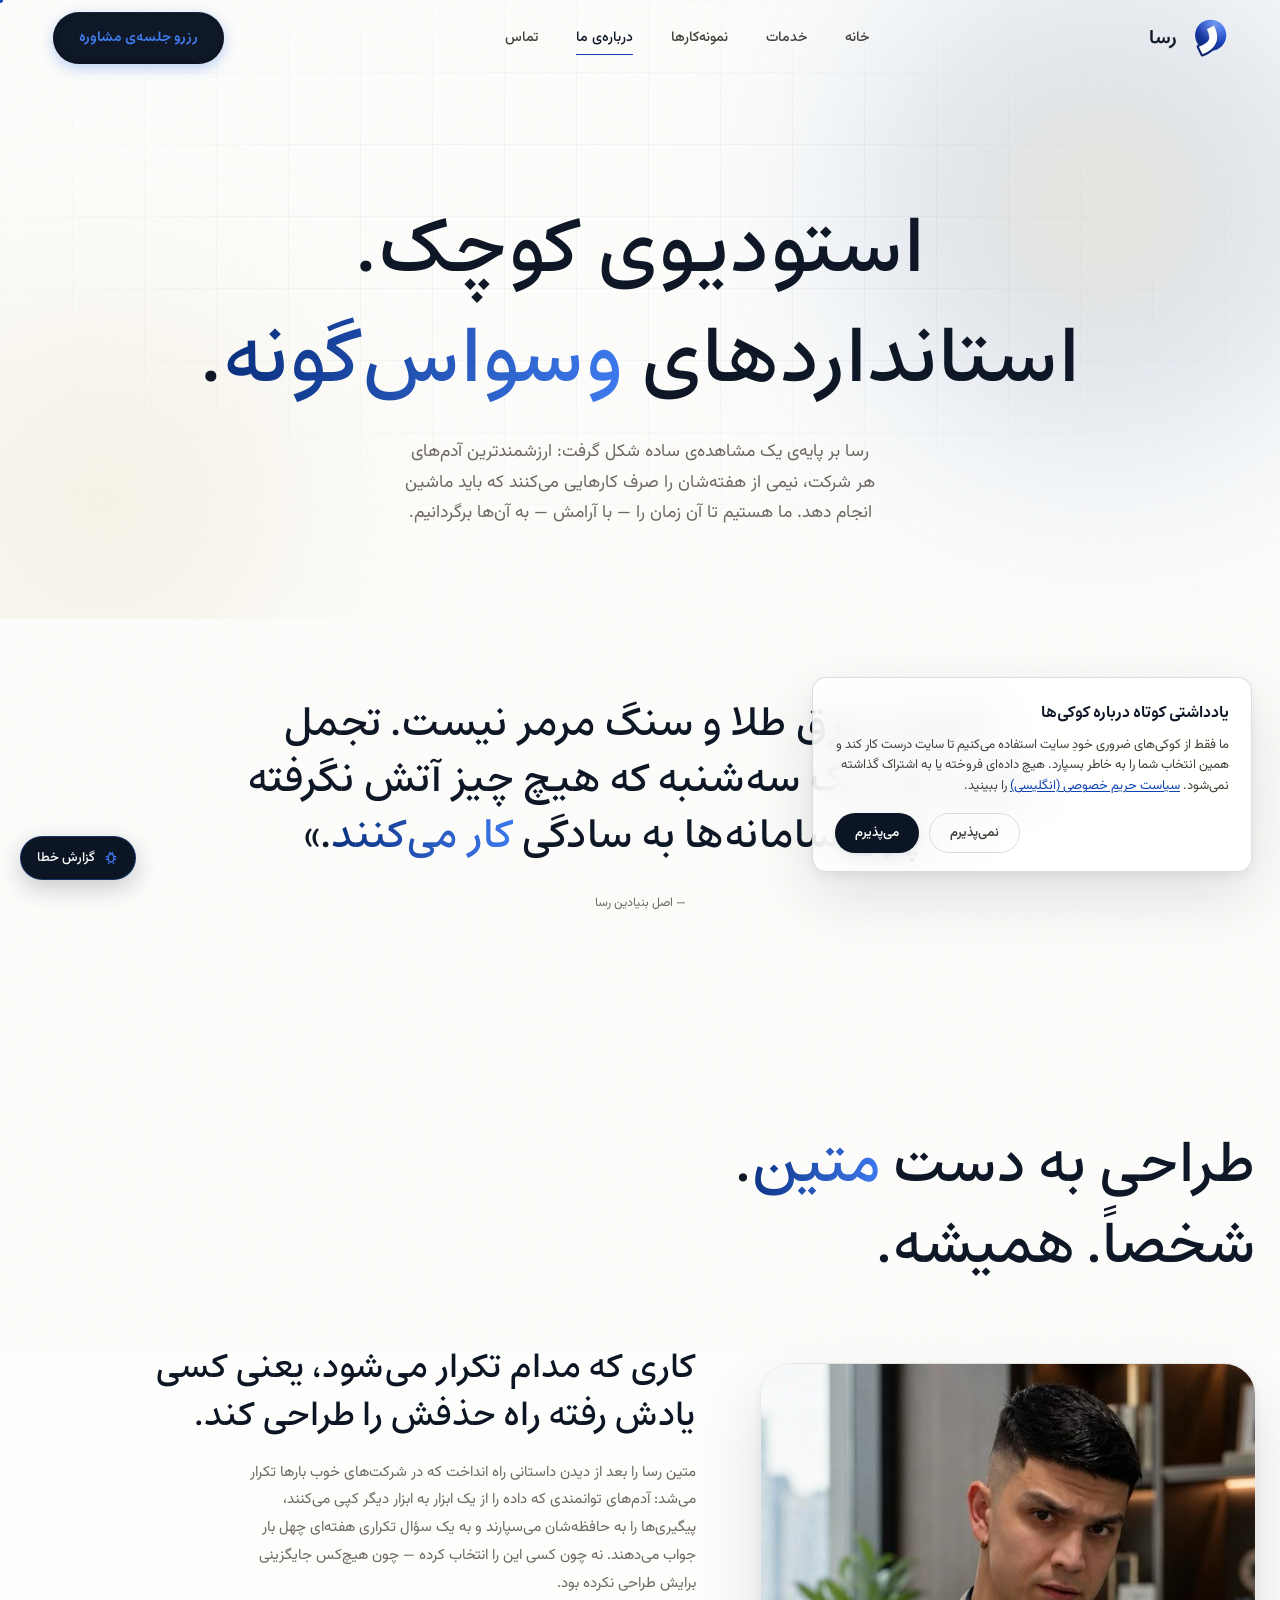
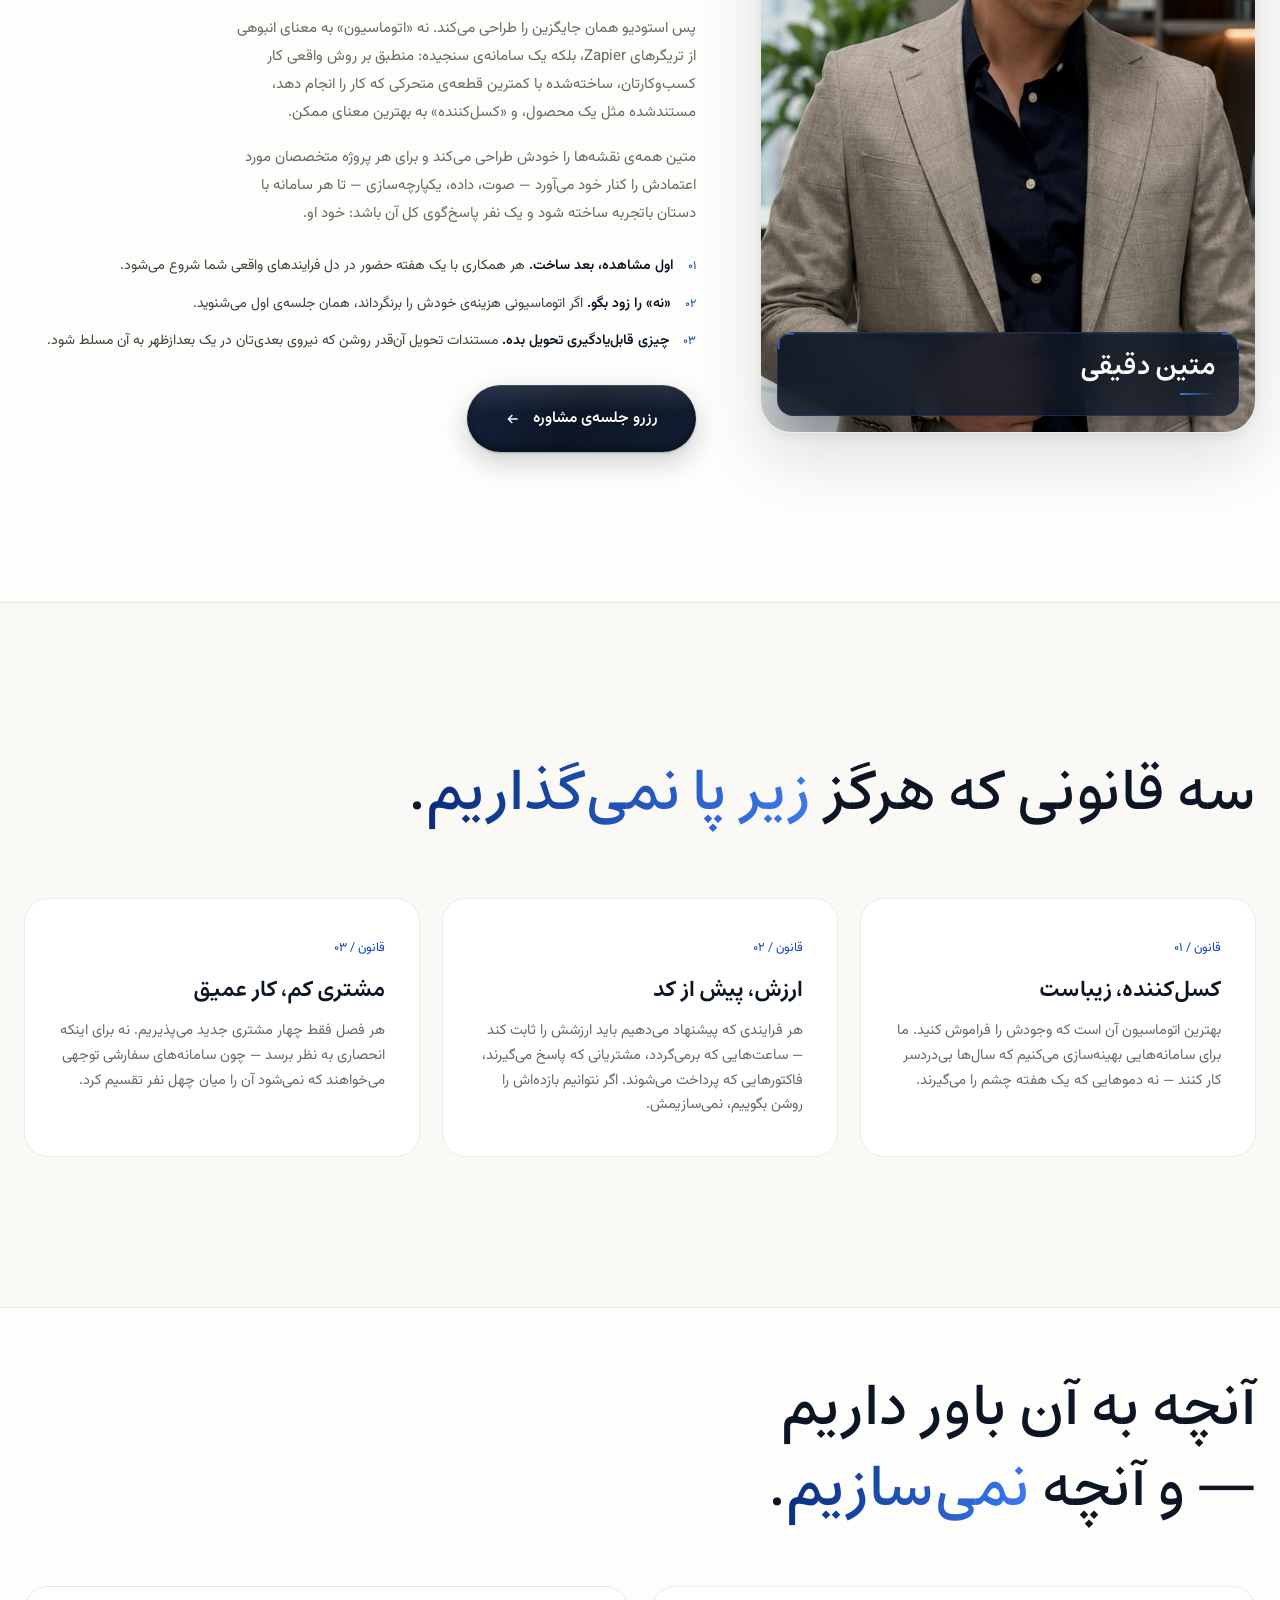
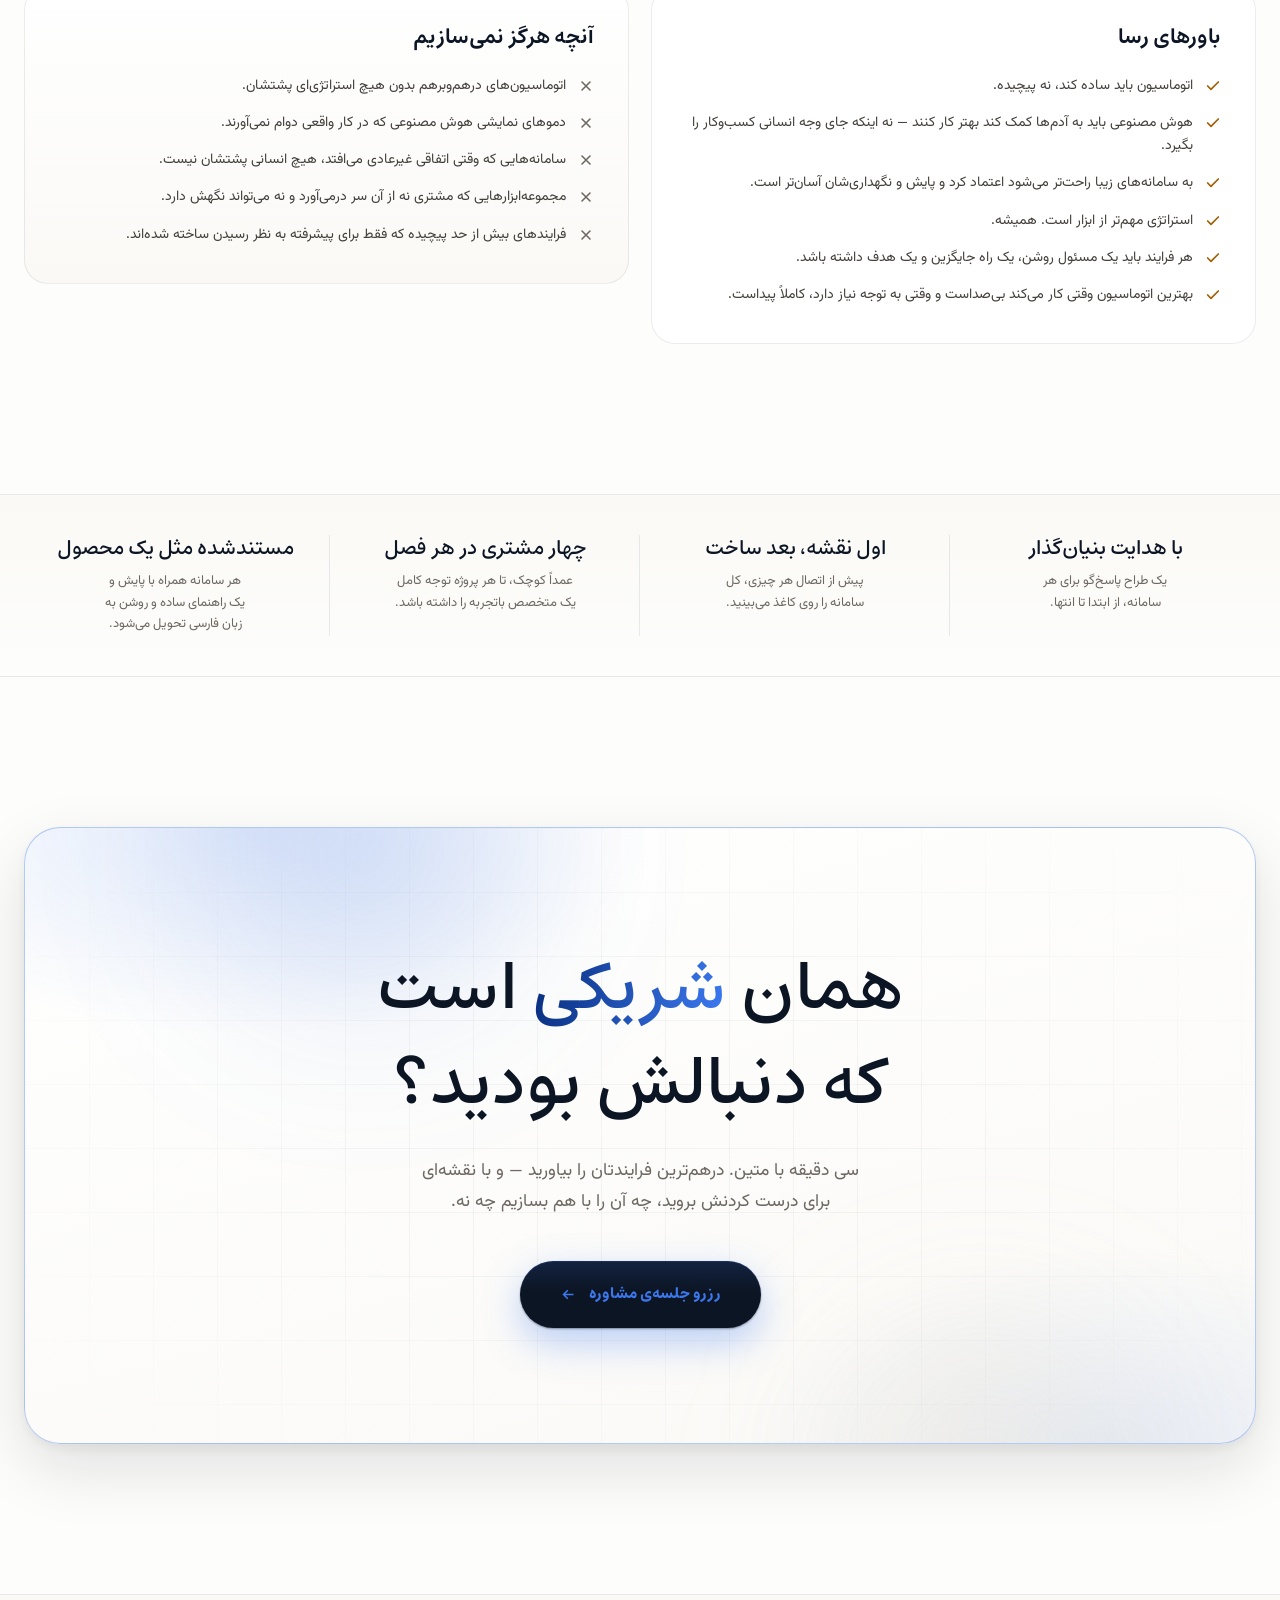
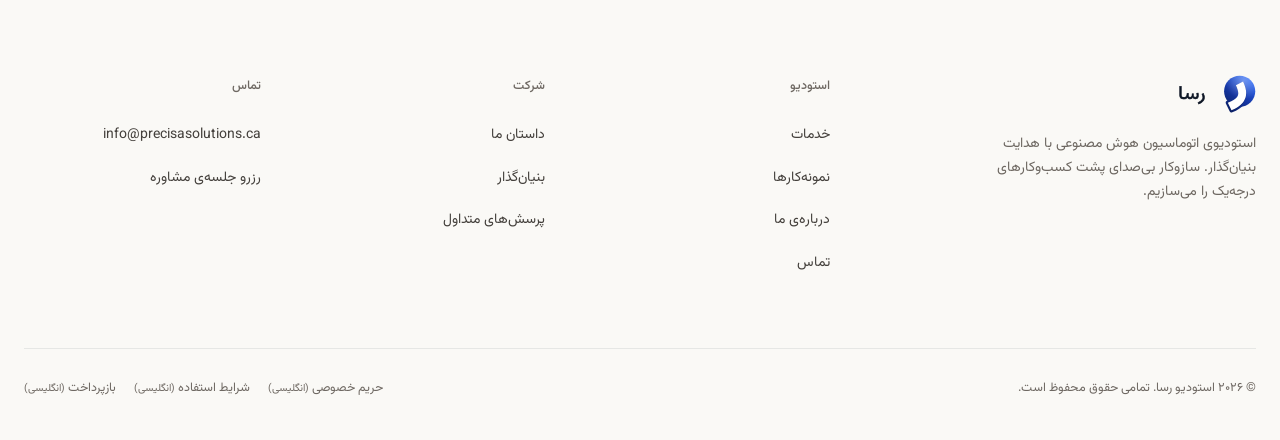
==== commit d64ec564: "Sharpen the رسا logo on retina screens - No blur filters: the letter's shadow is now a hard vector c" ====
--- a/about.html
+++ b/about.html
@@ -7,12 +7,12 @@
 <meta name="referrer" content="strict-origin-when-cross-origin" />
 <title>درباره‌ی ما — استودیوی اتوماسیون هوش مصنوعی با هدایت بنیان‌گذار | رسا</title>
 <meta name="description" content="رسا استودیویی کوچک برای ساخت سامانه‌های اتوماسیون است که بر یک باور ساده بنا شده: کارهای تکراری باید از چشم پنهان شوند و سامانه‌های خوب باید آرام کار کنند." />
-<link rel="icon" type="image/png" sizes="32x32" href="images/rasa-favicon-32.png" />
-<link rel="icon" type="image/png" sizes="192x192" href="images/rasa-favicon-192.png" />
-<link rel="apple-touch-icon" href="images/rasa-favicon-180.png" />
+<link rel="icon" type="image/png" sizes="32x32" href="images/rasa-favicon-32.png?v=37f5ccc5" />
+<link rel="icon" type="image/png" sizes="192x192" href="images/rasa-favicon-192.png?v=e05aa80a" />
+<link rel="apple-touch-icon" href="images/rasa-favicon-180.png?v=1b44d79f" />
 <link rel="stylesheet" href="assets/styles.css?v=d7fb3064" />
 <link rel="stylesheet" href="assets/enhance.css?v=0a8f33a8" />
-<link rel="stylesheet" href="assets/fa.css?v=80c40d1f" />
+<link rel="stylesheet" href="assets/fa.css?v=b3ec5f79" />
 </head>
 <body>
 
@@ -27,7 +27,7 @@
 <nav class="nav" id="nav" aria-label="منوی اصلی">
   <div class="nav-inner">
     <a href="index.html" class="nav-logo" aria-label="رسا — صفحه‌ی اصلی">
-      <img class="brand-mark" src="images/rasa-mark.svg" alt="" aria-hidden="true" />
+      <img class="brand-mark" src="images/rasa-mark.svg?v=ef6426d4" alt="" aria-hidden="true" />
       <span class="wm-text">رسا</span>
     </a>
     <ul class="nav-links">
@@ -95,7 +95,7 @@
         <img alt="متین، بنیان‌گذار رسا" loading="lazy" />
         <svg viewBox="0 0 32 32" fill="none" aria-hidden="true">
           <rect width="32" height="32" rx="8" fill="rgba(12,21,36,.03)" stroke="rgba(47,107,224,.5)" stroke-width=".6"/>
-          <image href="images/rasa-mark.svg" x="7" y="7" width="18" height="18" preserveAspectRatio="xMidYMid meet"/>
+          <image href="images/rasa-mark.svg?v=ef6426d4" x="7" y="7" width="18" height="18" preserveAspectRatio="xMidYMid meet"/>
           
         </svg>
         <span class="fm-name">متین دقیقی</span>
@@ -268,7 +268,7 @@
     <div class="footer-top">
       <div class="footer-brand">
         <a href="index.html" class="nav-logo" aria-label="رسا — صفحه‌ی اصلی">
-          <img class="brand-mark" src="images/rasa-mark.svg" alt="" aria-hidden="true" />
+          <img class="brand-mark" src="images/rasa-mark.svg?v=ef6426d4" alt="" aria-hidden="true" />
           <span class="wm-text">رسا</span>
         </a>
         <p>استودیوی اتوماسیون هوش مصنوعی با هدایت بنیان‌گذار. سازوکار بی‌صدای پشت کسب‌وکارهای درجه‌یک را می‌سازیم.</p>
--- a/assets/fa.css
+++ b/assets/fa.css
@@ -145,3 +145,7 @@
    with a note on how to unzip it properly. Only this stylesheet hides it,
    so the note shows exactly when the page was opened without its files. */
 .zip-note { display: none !important; }
+
+/* The logo carries its own shading; a CSS filter on it makes Safari draw it
+   at low resolution on retina screens. */
+.nav-logo .brand-mark { filter: none; }
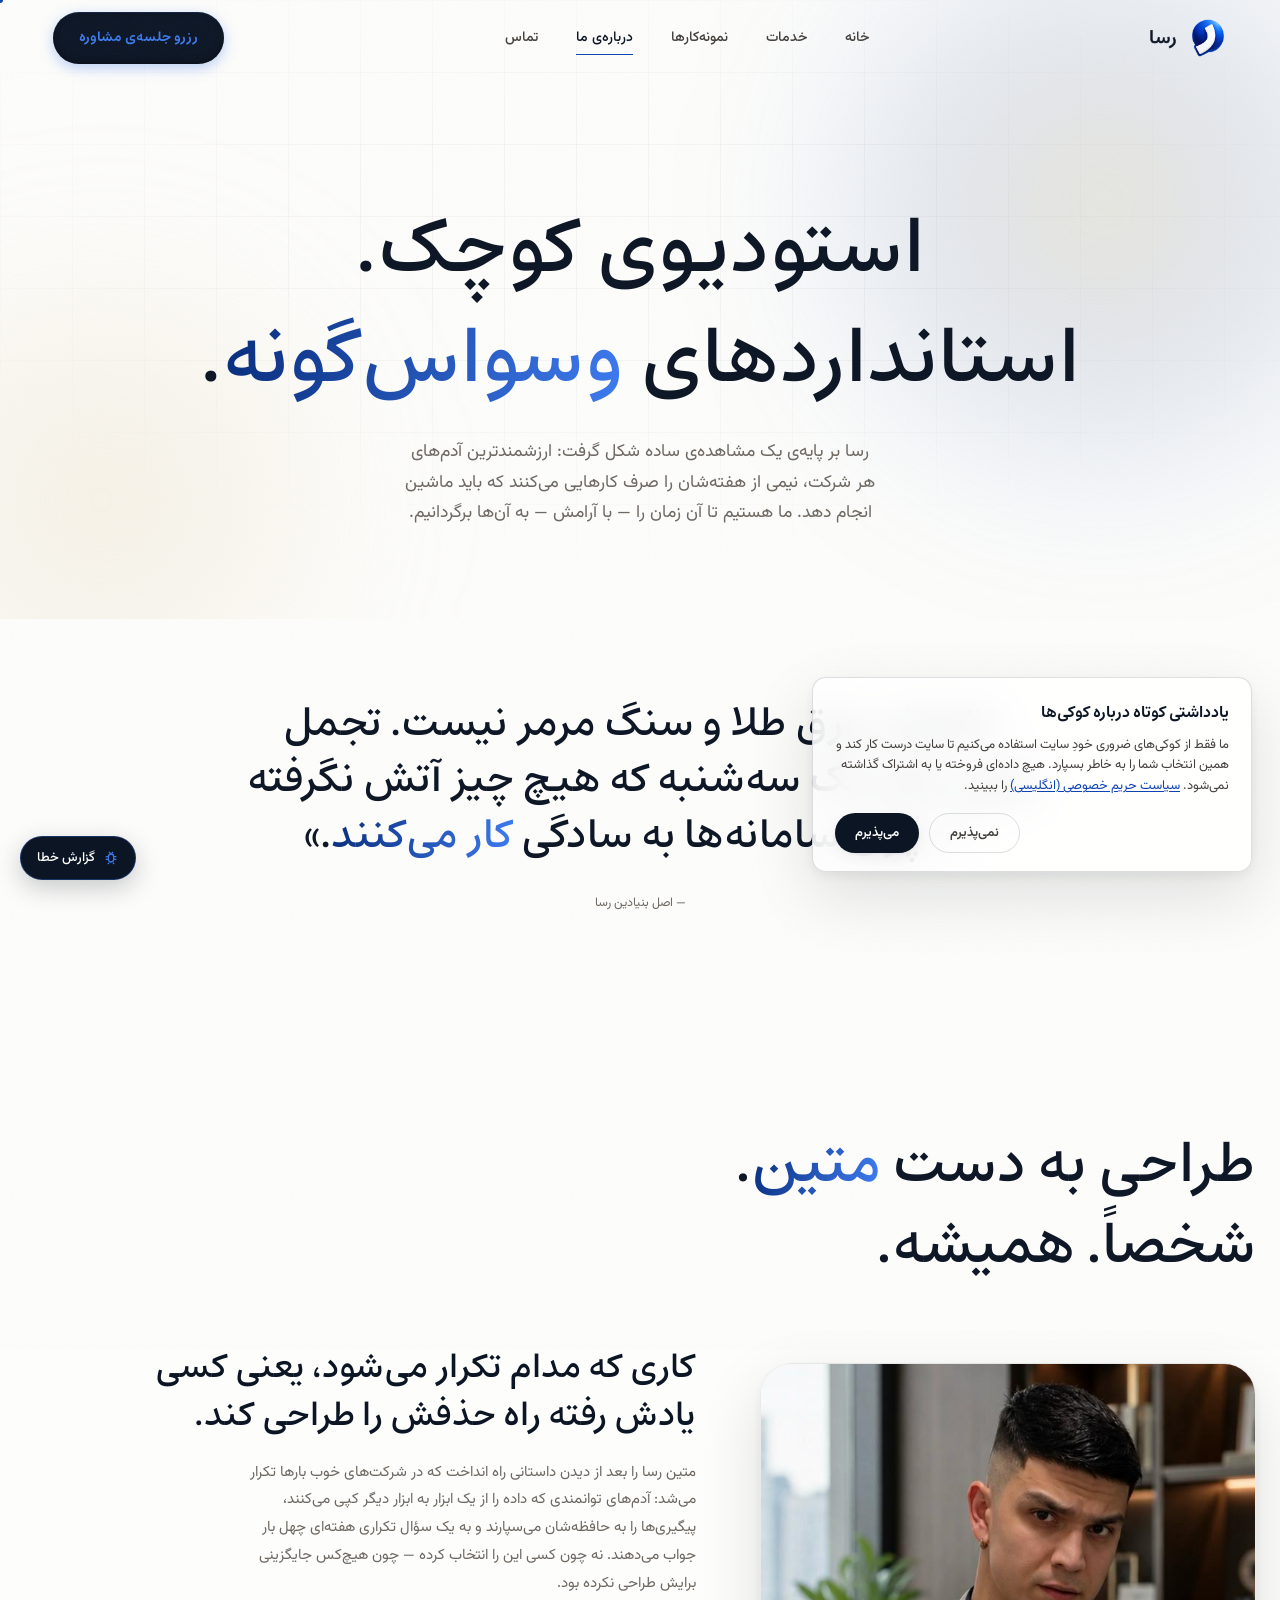
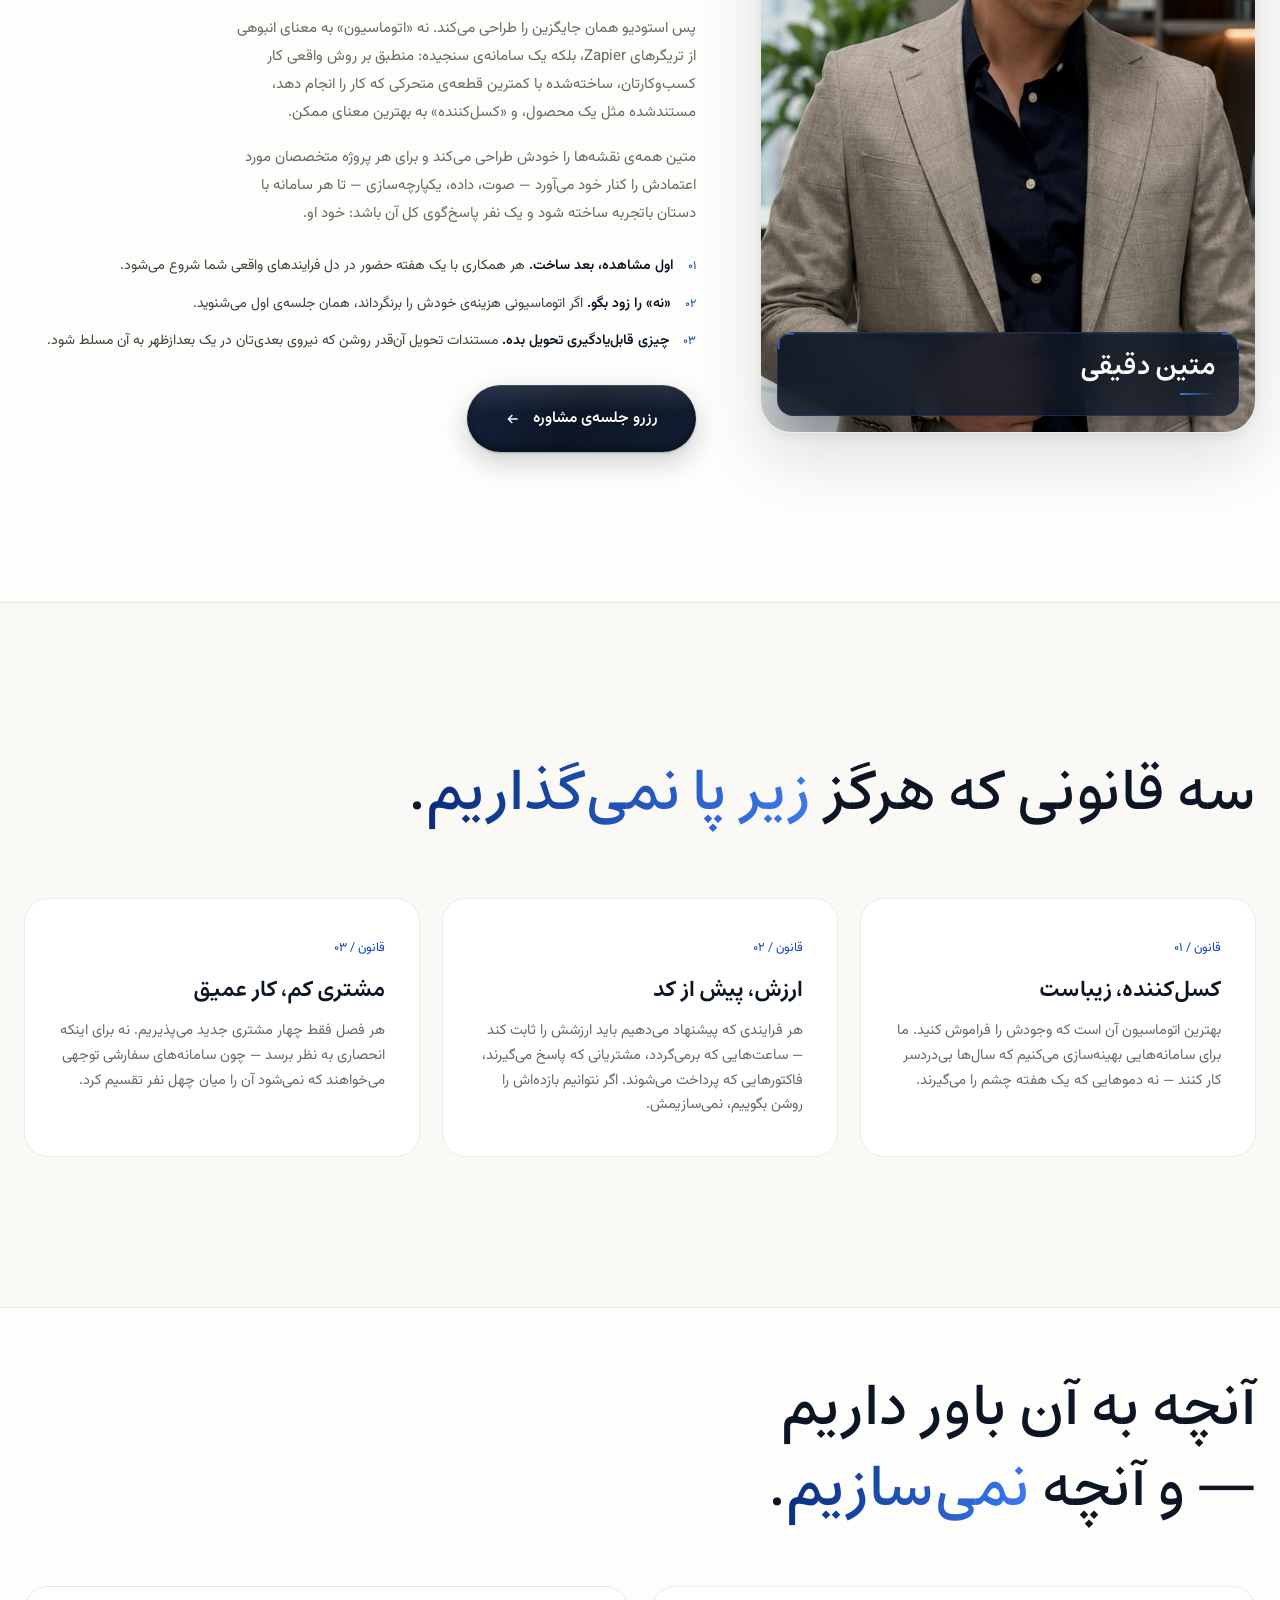
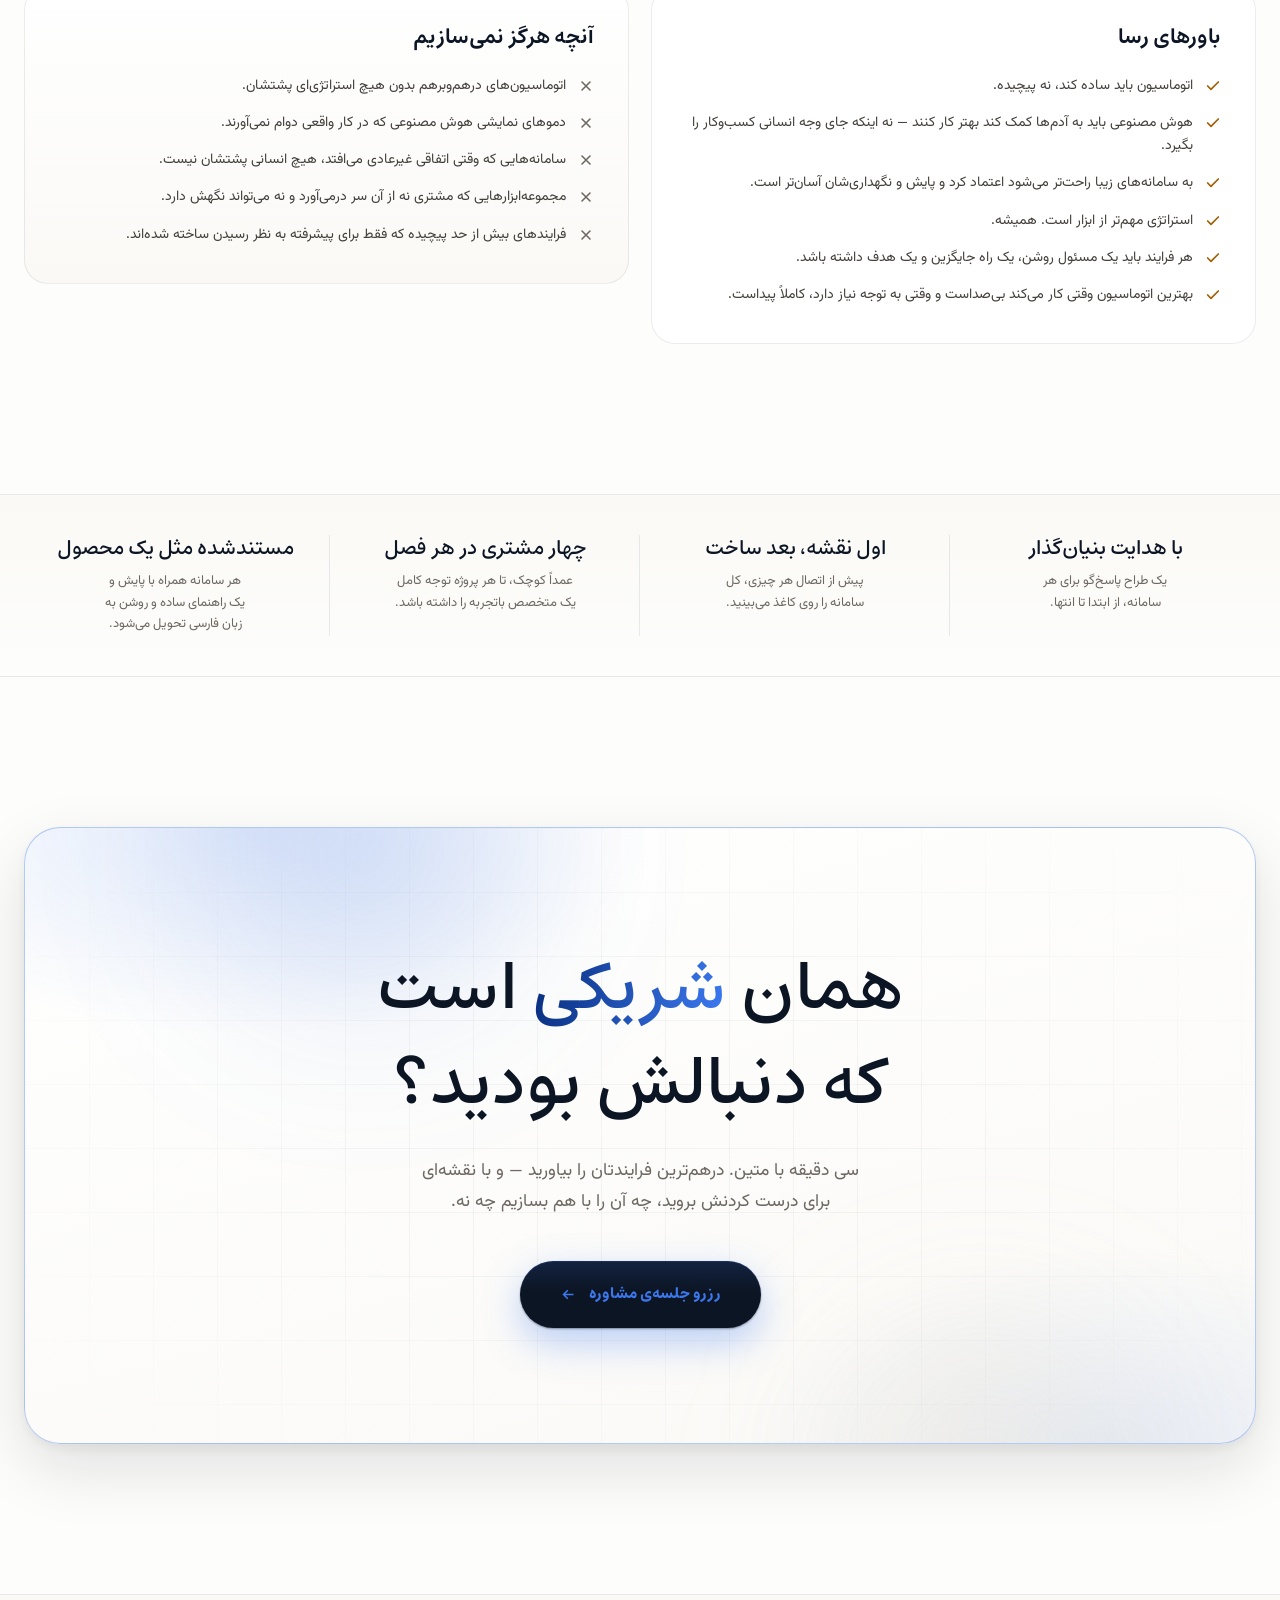
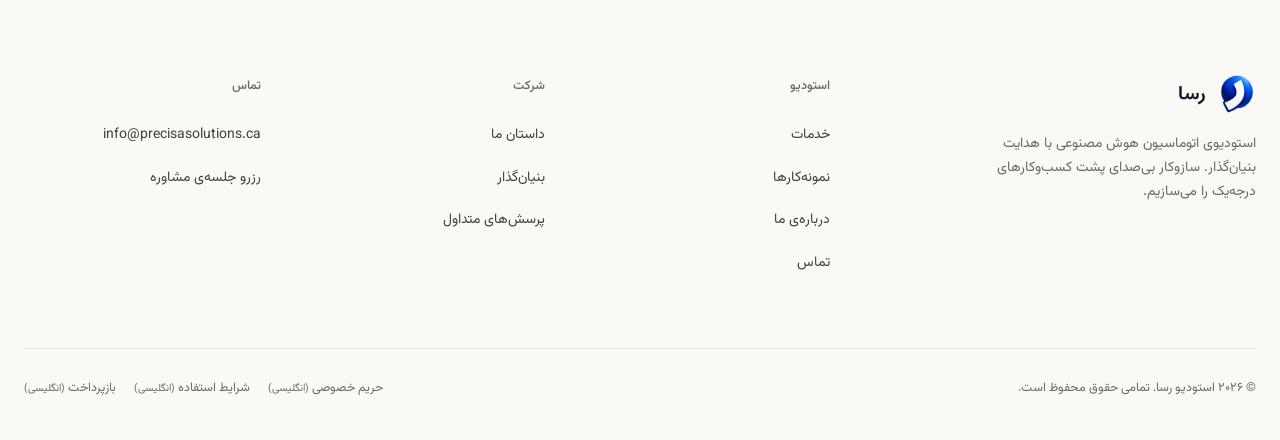
==== commit d20834a2: "Use the 3D رسا logo The supplied 3D render, cut out of its white background with anti-aliased edges:" ====
--- a/about.html
+++ b/about.html
@@ -7,9 +7,9 @@
 <meta name="referrer" content="strict-origin-when-cross-origin" />
 <title>درباره‌ی ما — استودیوی اتوماسیون هوش مصنوعی با هدایت بنیان‌گذار | رسا</title>
 <meta name="description" content="رسا استودیویی کوچک برای ساخت سامانه‌های اتوماسیون است که بر یک باور ساده بنا شده: کارهای تکراری باید از چشم پنهان شوند و سامانه‌های خوب باید آرام کار کنند." />
-<link rel="icon" type="image/png" sizes="32x32" href="images/rasa-favicon-32.png?v=37f5ccc5" />
-<link rel="icon" type="image/png" sizes="192x192" href="images/rasa-favicon-192.png?v=e05aa80a" />
-<link rel="apple-touch-icon" href="images/rasa-favicon-180.png?v=1b44d79f" />
+<link rel="icon" type="image/png" sizes="32x32" href="images/rasa-favicon-32.png?v=c6a90423" />
+<link rel="icon" type="image/png" sizes="192x192" href="images/rasa-favicon-192.png?v=aa01a1bd" />
+<link rel="apple-touch-icon" href="images/rasa-favicon-180.png?v=b11100e2" />
 <link rel="stylesheet" href="assets/styles.css?v=d7fb3064" />
 <link rel="stylesheet" href="assets/enhance.css?v=0a8f33a8" />
 <link rel="stylesheet" href="assets/fa.css?v=b3ec5f79" />
@@ -27,7 +27,7 @@
 <nav class="nav" id="nav" aria-label="منوی اصلی">
   <div class="nav-inner">
     <a href="index.html" class="nav-logo" aria-label="رسا — صفحه‌ی اصلی">
-      <img class="brand-mark" src="images/rasa-mark.svg?v=ef6426d4" alt="" aria-hidden="true" />
+      <img class="brand-mark" src="images/rasa-mark.png?v=42c17253" alt="" aria-hidden="true" />
       <span class="wm-text">رسا</span>
     </a>
     <ul class="nav-links">
@@ -95,7 +95,7 @@
         <img alt="متین، بنیان‌گذار رسا" loading="lazy" />
         <svg viewBox="0 0 32 32" fill="none" aria-hidden="true">
           <rect width="32" height="32" rx="8" fill="rgba(12,21,36,.03)" stroke="rgba(47,107,224,.5)" stroke-width=".6"/>
-          <image href="images/rasa-mark.svg?v=ef6426d4" x="7" y="7" width="18" height="18" preserveAspectRatio="xMidYMid meet"/>
+          <image href="images/rasa-mark.png?v=42c17253" x="7" y="7" width="18" height="18" preserveAspectRatio="xMidYMid meet"/>
           
         </svg>
         <span class="fm-name">متین دقیقی</span>
@@ -268,7 +268,7 @@
     <div class="footer-top">
       <div class="footer-brand">
         <a href="index.html" class="nav-logo" aria-label="رسا — صفحه‌ی اصلی">
-          <img class="brand-mark" src="images/rasa-mark.svg?v=ef6426d4" alt="" aria-hidden="true" />
+          <img class="brand-mark" src="images/rasa-mark.png?v=42c17253" alt="" aria-hidden="true" />
           <span class="wm-text">رسا</span>
         </a>
         <p>استودیوی اتوماسیون هوش مصنوعی با هدایت بنیان‌گذار. سازوکار بی‌صدای پشت کسب‌وکارهای درجه‌یک را می‌سازیم.</p>
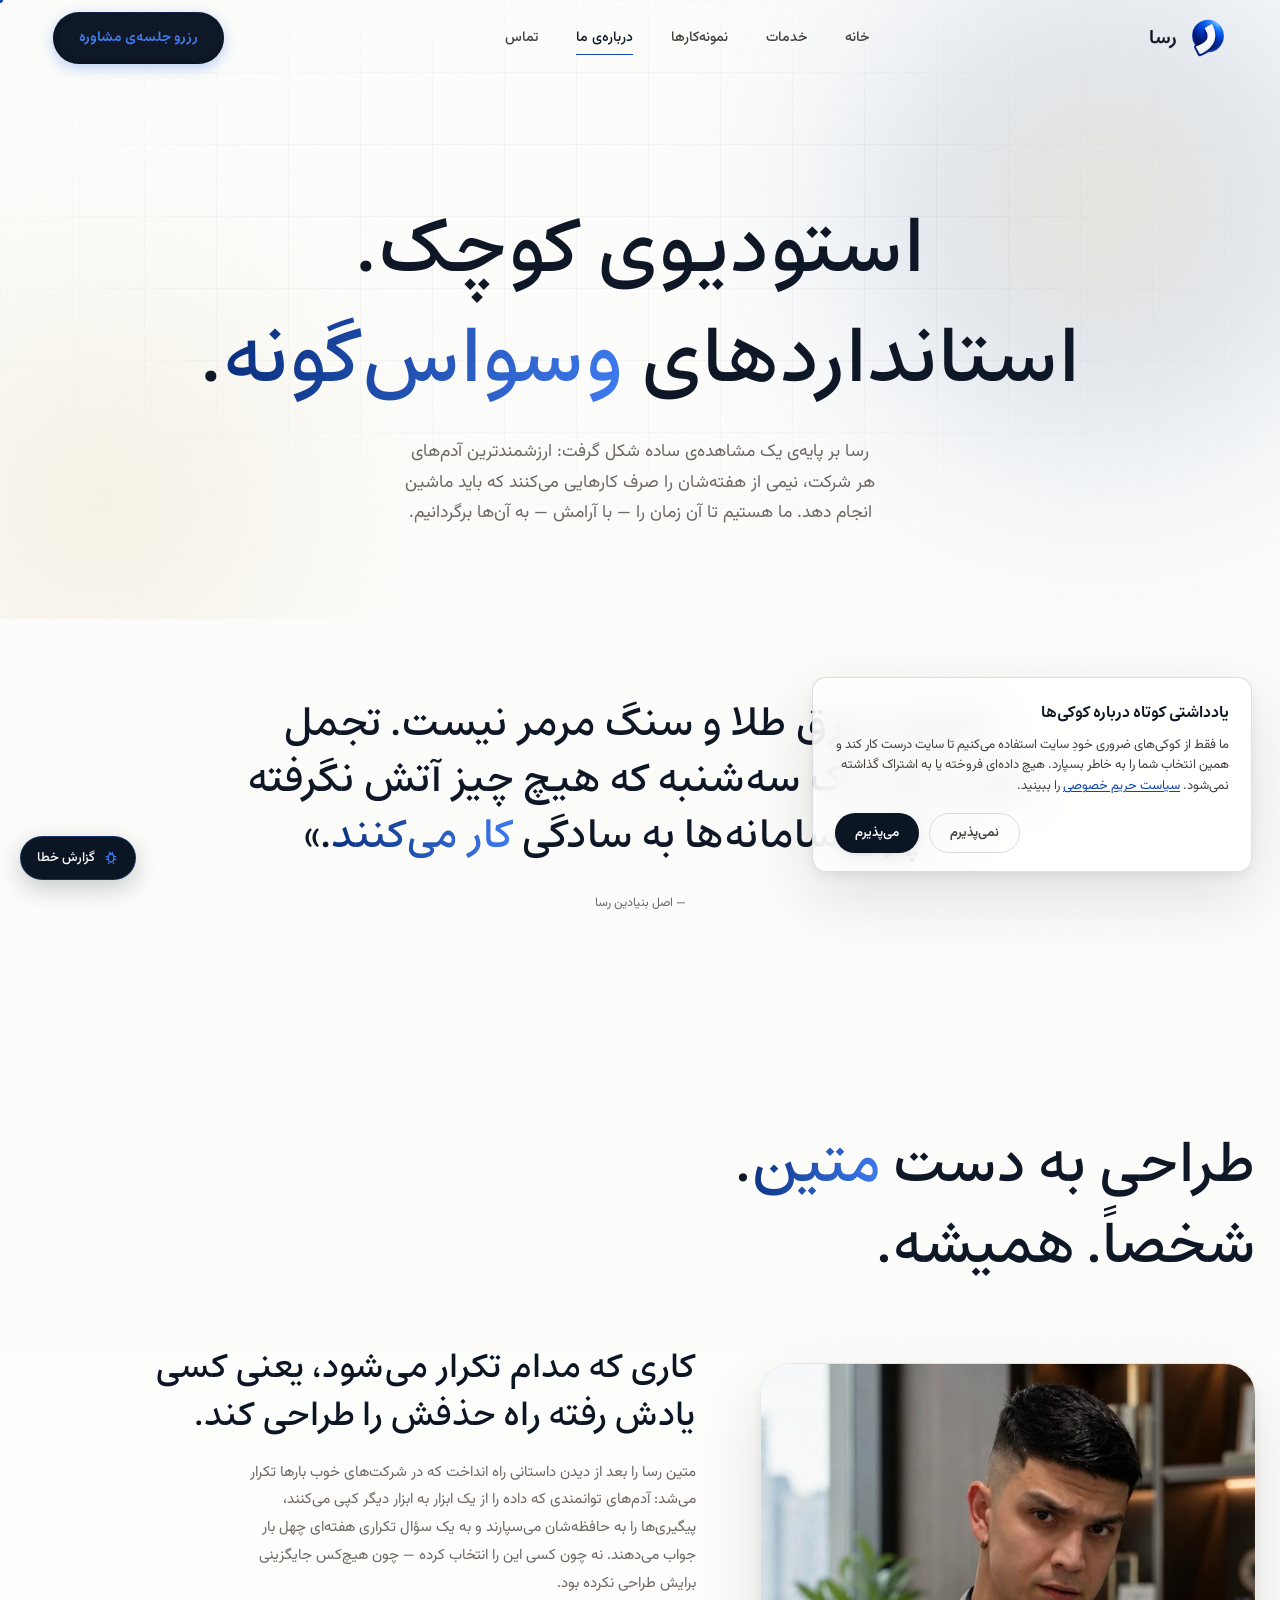
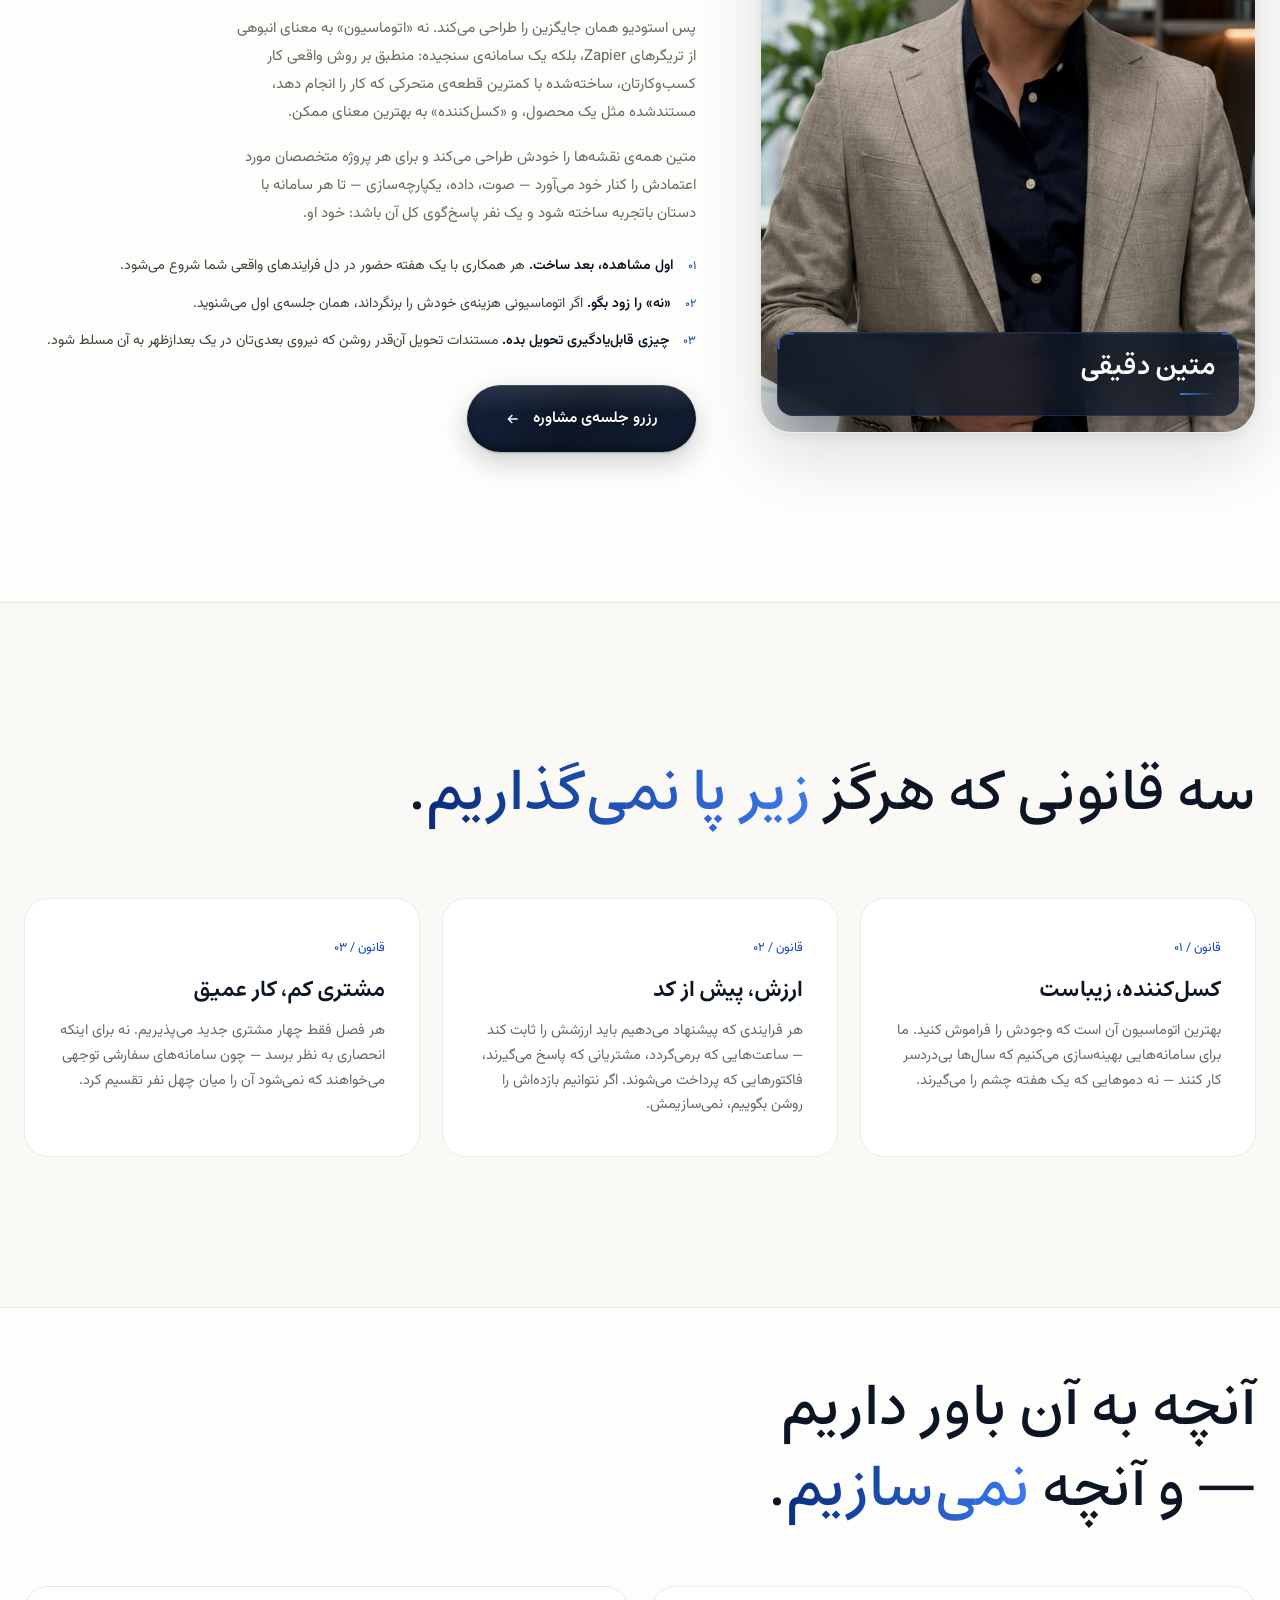
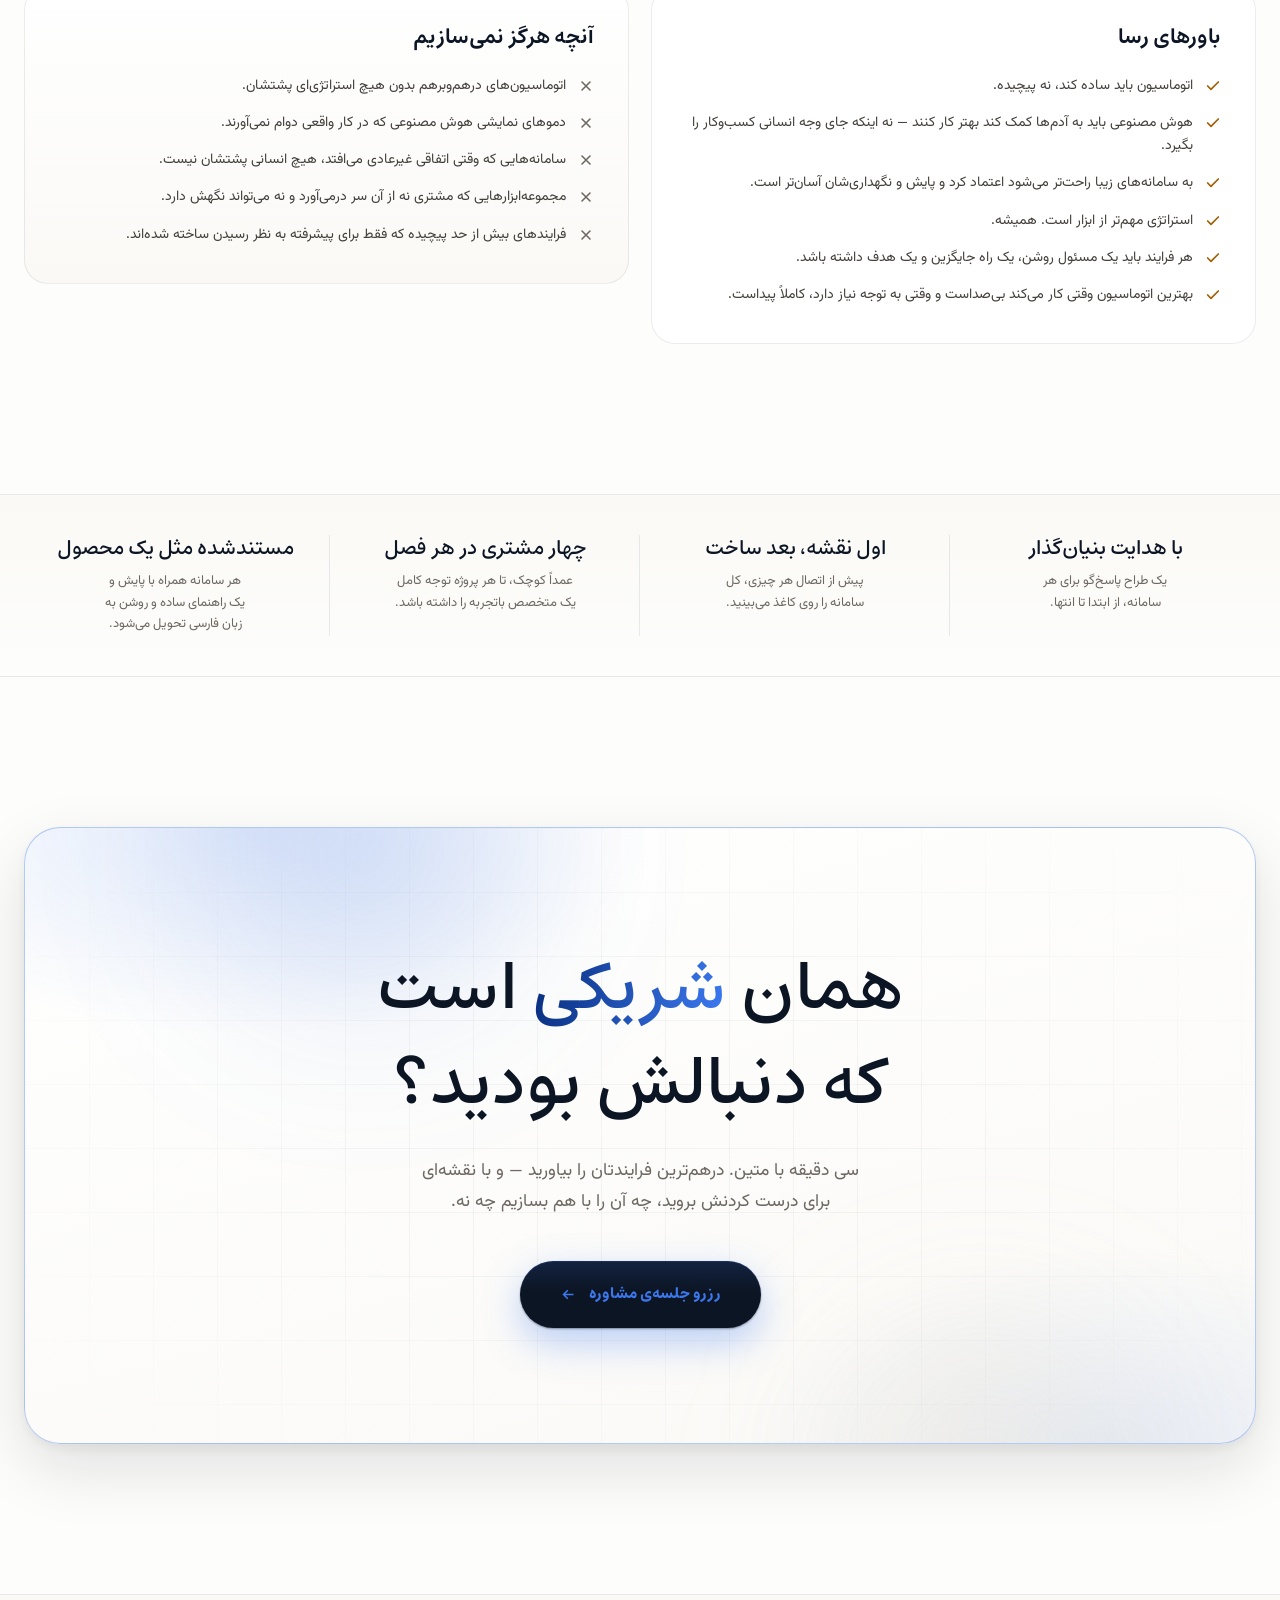
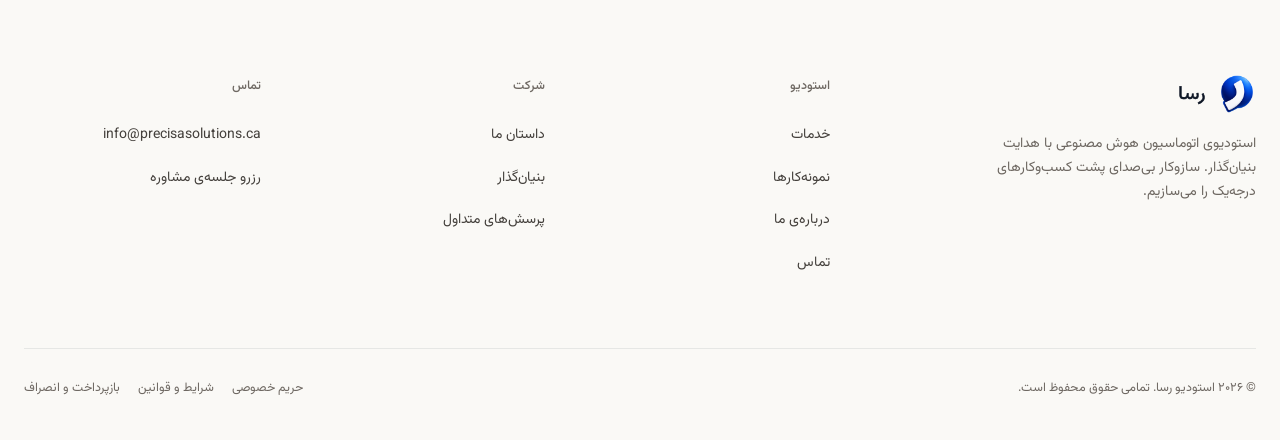
==== commit 3a075341: "Persian terms, privacy and refund pages under Iranian law terms.html, privacy.html and refund.html, " ====
--- a/about.html
+++ b/about.html
@@ -12,7 +12,7 @@
 <link rel="apple-touch-icon" href="images/rasa-favicon-180.png?v=b11100e2" />
 <link rel="stylesheet" href="assets/styles.css?v=d7fb3064" />
 <link rel="stylesheet" href="assets/enhance.css?v=0a8f33a8" />
-<link rel="stylesheet" href="assets/fa.css?v=b3ec5f79" />
+<link rel="stylesheet" href="assets/fa.css?v=eac8e55b" />
 </head>
 <body>
 
@@ -302,16 +302,16 @@
     <div class="footer-bottom">
       <span>© ۲۰۲۶ استودیو رسا. تمامی حقوق محفوظ است.</span>
       <span class="footer-legal">
-        <a href="https://precisasolutions.ca/privacy.html" hreflang="en">حریم خصوصی <small>(انگلیسی)</small></a>
-        <a href="https://precisasolutions.ca/terms.html" hreflang="en">شرایط استفاده <small>(انگلیسی)</small></a>
-        <a href="https://precisasolutions.ca/refund.html" hreflang="en">بازپرداخت <small>(انگلیسی)</small></a>
+        <a href="privacy.html">حریم خصوصی</a>
+        <a href="terms.html">شرایط و قوانین</a>
+        <a href="refund.html">بازپرداخت و انصراف</a>
       </span>
     </div>
   </div>
 </footer>
 
 <script src="assets/observe.js?v=75a89b3e"></script>
-<script src="assets/cookies.js?v=c6eeff89"></script>
-<script src="assets/main.js?v=ed1001ba"></script>
+<script src="assets/cookies.js?v=0660cf55"></script>
+<script src="assets/main.js?v=d5700f16"></script>
 </body>
 </html>
--- a/assets/fa.css
+++ b/assets/fa.css
@@ -149,3 +149,23 @@
 /* The logo carries its own shading; a CSS filter on it makes Safari draw it
    at low resolution on retina screens. */
 .nav-logo .brand-mark { filter: none; }
+
+/* ── legal pages (terms.html, privacy.html, refund.html) ───────────── */
+.legal-updated { font-size: 13px; color: var(--ink-mute); }
+.legal-prose { max-width: 760px; margin: 0 auto; }
+.legal-summary {
+  margin-bottom: 30px; padding: 20px 24px;
+  border-radius: var(--radius-sm);
+  background: var(--gold-pale); border: 1px solid rgba(14,67,180,.12);
+}
+.legal-summary b { display: block; margin-bottom: 6px; font-family: var(--font-display); color: var(--gold); }
+.legal-prose h2 {
+  margin: 44px 0 12px;
+  font-family: var(--font-display); font-size: 1.3rem; font-weight: 700; color: var(--ink);
+}
+.legal-prose p, .legal-prose li { font-size: 15.5px; line-height: 2.1; color: var(--ink-soft); }
+.legal-prose p + p { margin-top: 10px; }
+.legal-prose ul { margin-top: 10px; padding-right: 22px; padding-left: 0; }
+.legal-prose li + li { margin-top: 6px; }
+.legal-prose a { color: var(--gold); text-decoration: underline; text-underline-offset: 3px; }
+.legal-prose .legal-law { font-size: 13.5px; color: var(--ink-mute); }
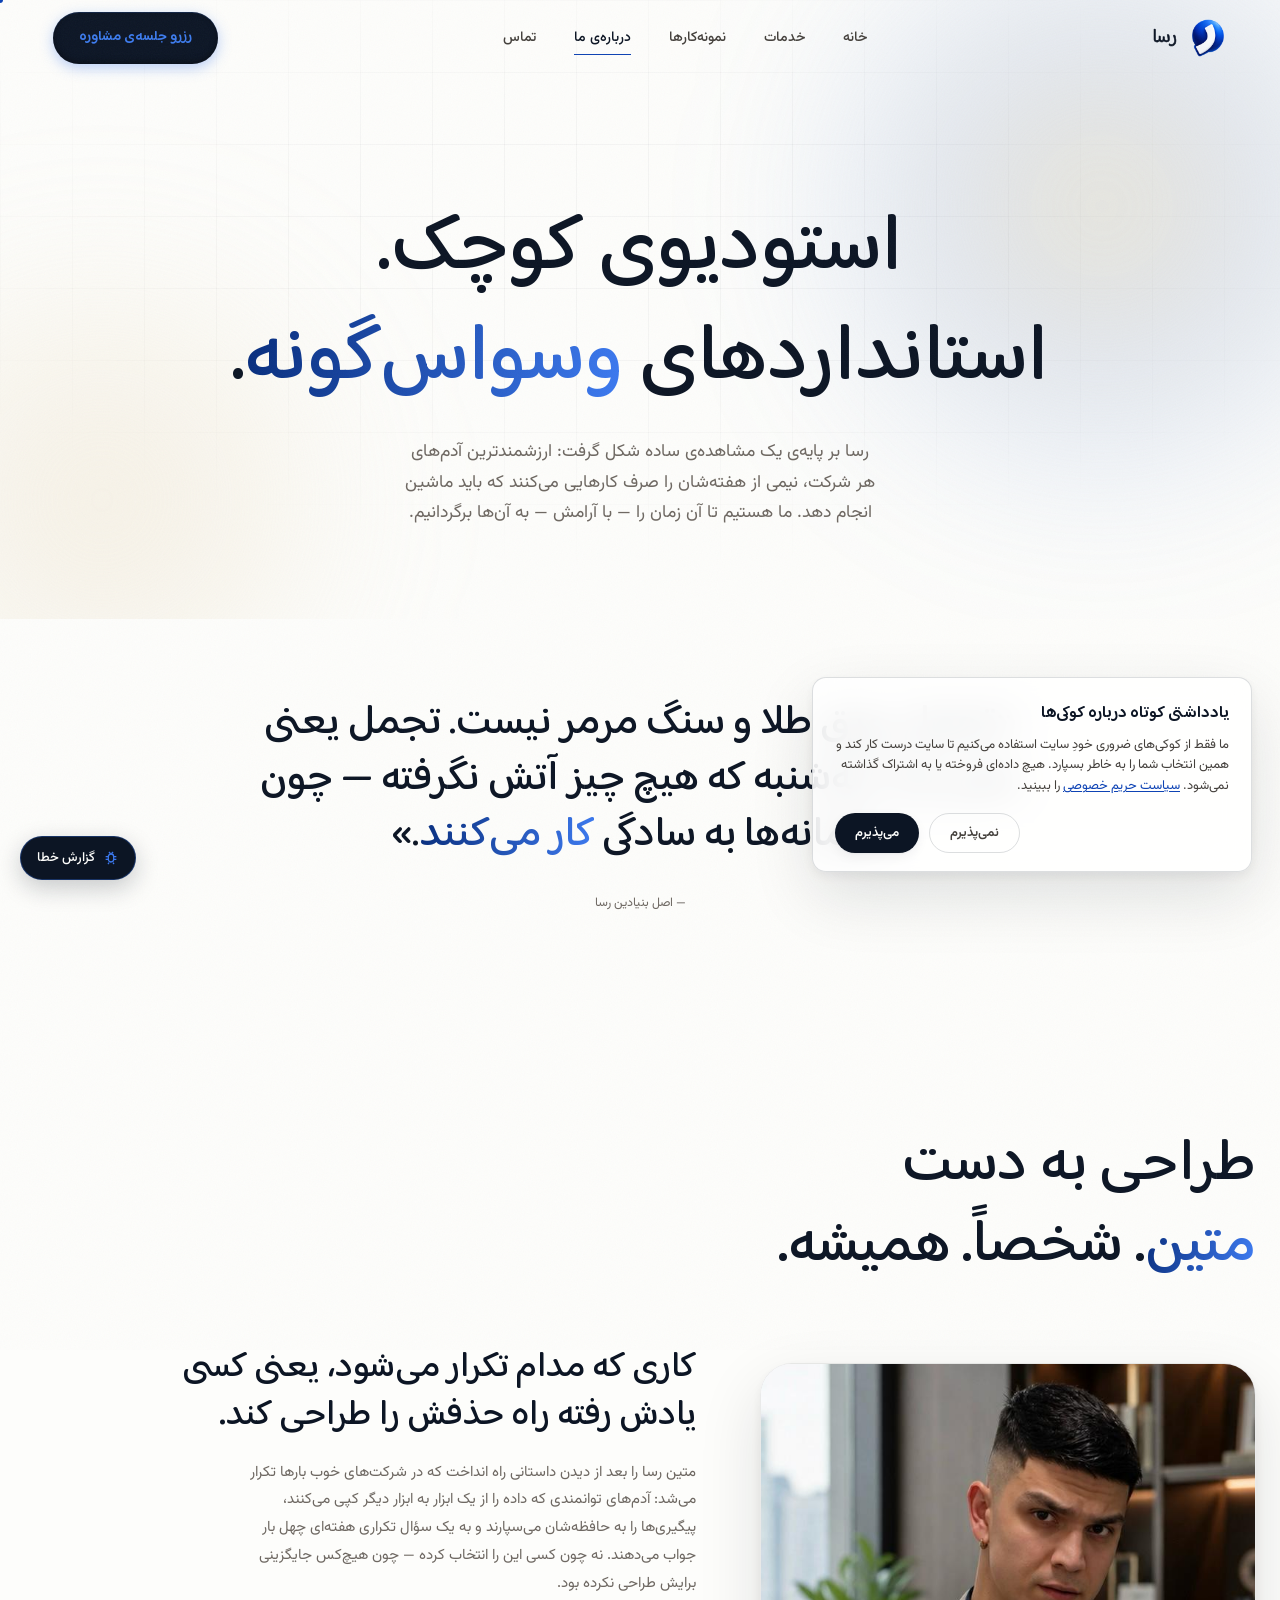
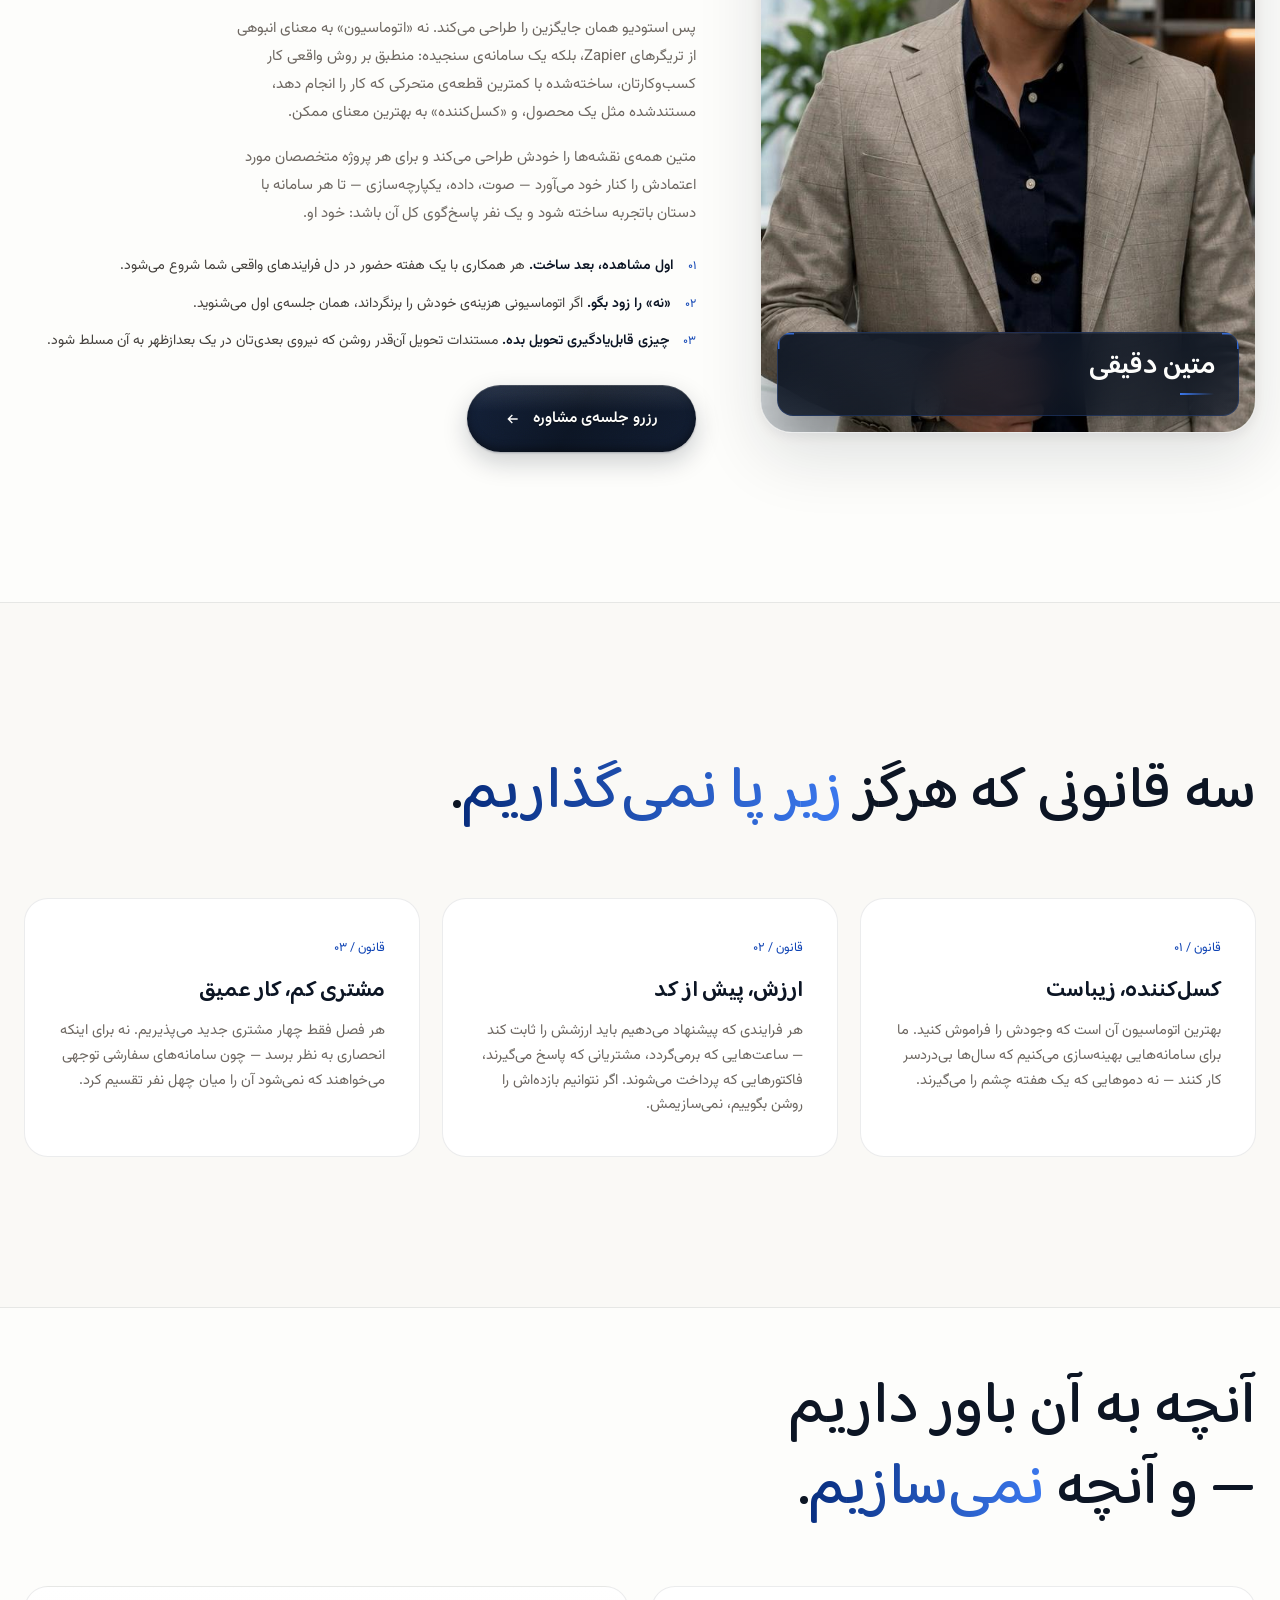
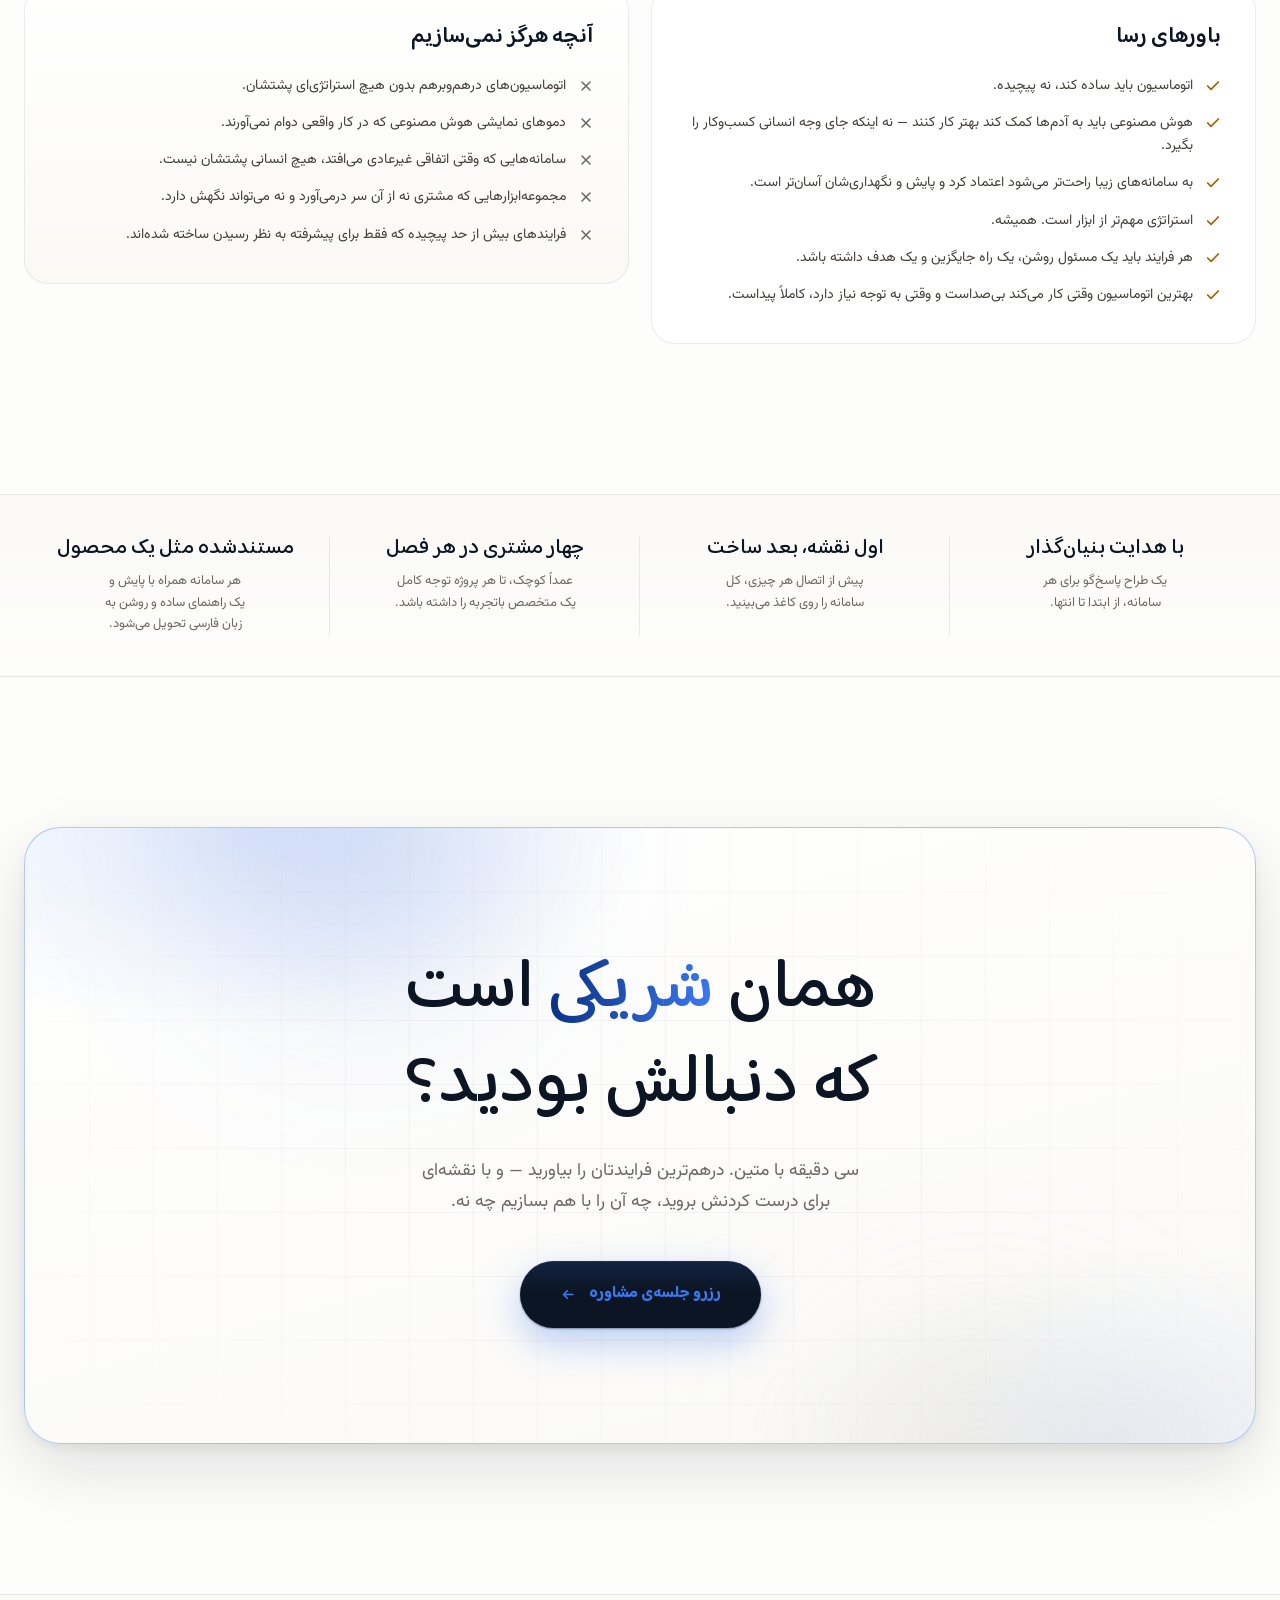
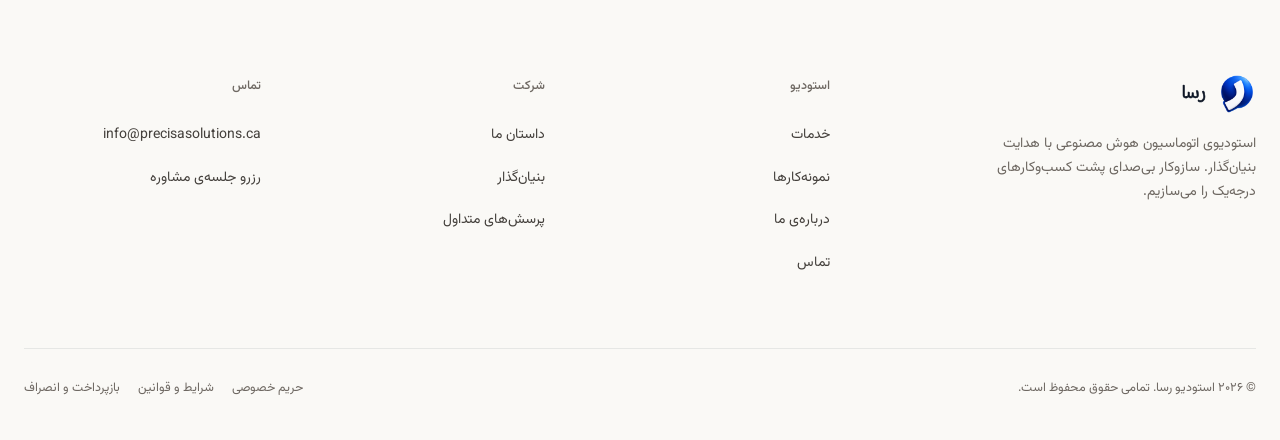
==== commit 5e671d91: "Headings in Baloo Bhaijaan 2 Baloo Bhaijaan 2 (OFL, variable 400-800) replaces Estedad for headings," ====
--- a/about.html
+++ b/about.html
@@ -12,7 +12,7 @@
 <link rel="apple-touch-icon" href="images/rasa-favicon-180.png?v=b11100e2" />
 <link rel="stylesheet" href="assets/styles.css?v=d7fb3064" />
 <link rel="stylesheet" href="assets/enhance.css?v=0a8f33a8" />
-<link rel="stylesheet" href="assets/fa.css?v=eac8e55b" />
+<link rel="stylesheet" href="assets/fa.css?v=b669aea0" />
 </head>
 <body>
 
@@ -312,6 +312,6 @@
 
 <script src="assets/observe.js?v=75a89b3e"></script>
 <script src="assets/cookies.js?v=0660cf55"></script>
-<script src="assets/main.js?v=d5700f16"></script>
+<script src="assets/main.js?v=12afeda2"></script>
 </body>
 </html>
--- a/assets/fa.css
+++ b/assets/fa.css
@@ -7,9 +7,10 @@
 
 /* Fonts are self-hosted on purpose: Google Fonts is unreliable from
    inside Iran.
-   · 'Estedad' sets headings, buttons and labels: sharp and modern,
-     designed for Persian, cut down to Persian + basic Latin and weights
-     300–900 (74 KB). Licence: fonts/estedad/OFL.txt
+   · 'Baloo Bhaijaan 2' sets headings, buttons and labels: bold and
+     rounded, with full Persian coverage; one variable file for weights
+     400–800 (71 KB; heavier requests settle on 800).
+     Licence: fonts/baloo-bhaijaan-2/OFL.txt
    · 'Vazirmatn' sets the running text, one variable file for every
      weight. Licence: fonts/vazirmatn/OFL.txt
      The Persian copy writes its numbers in Persian numerals itself.
@@ -19,7 +20,7 @@
      styles size their text columns with is measured from the "0" glyph,
      and the Persian zero is a dot — every capped heading and paragraph
      came out a third narrower. */
-@font-face { font-family: 'Estedad'; font-style: normal; font-weight: 300 900; font-display: swap; src: url('fonts/estedad/Estedad-Variable.woff2') format('woff2'); }
+@font-face { font-family: 'Baloo Bhaijaan 2'; font-style: normal; font-weight: 400 800; font-display: swap; src: url('fonts/baloo-bhaijaan-2/BalooBhaijaan2-Variable.woff2') format('woff2'); }
 @font-face { font-family: 'Vazirmatn'; font-style: normal; font-weight: 100 900; font-display: swap; src: url('fonts/vazirmatn/Vazirmatn-Variable.woff2') format('woff2'); }
 @font-face { font-family: 'Rasa Digits'; font-weight: 300; font-display: swap; unicode-range: U+0030-0039; src: url('fonts/vazirmatn/Vazirmatn-FD-digits-Light.woff2') format('woff2'); }
 @font-face { font-family: 'Rasa Digits'; font-weight: 400; font-display: swap; unicode-range: U+0030-0039; src: url('fonts/vazirmatn/Vazirmatn-FD-digits-Regular.woff2') format('woff2'); }
@@ -28,8 +29,8 @@
 @font-face { font-family: 'Rasa Digits'; font-weight: 700; font-display: swap; unicode-range: U+0030-0039; src: url('fonts/vazirmatn/Vazirmatn-FD-digits-Bold.woff2') format('woff2'); }
 
 :root {
-  --font-display: 'Estedad', 'Vazirmatn', Tahoma, sans-serif;
-  --font-brand:   'Estedad', 'Vazirmatn', Tahoma, sans-serif;
+  --font-display: 'Baloo Bhaijaan 2', 'Vazirmatn', Tahoma, sans-serif;
+  --font-brand:   'Baloo Bhaijaan 2', 'Vazirmatn', Tahoma, sans-serif;
   --font-body:    'Vazirmatn', Tahoma, sans-serif;
   --font-mono:    'Vazirmatn', Tahoma, sans-serif;
 }
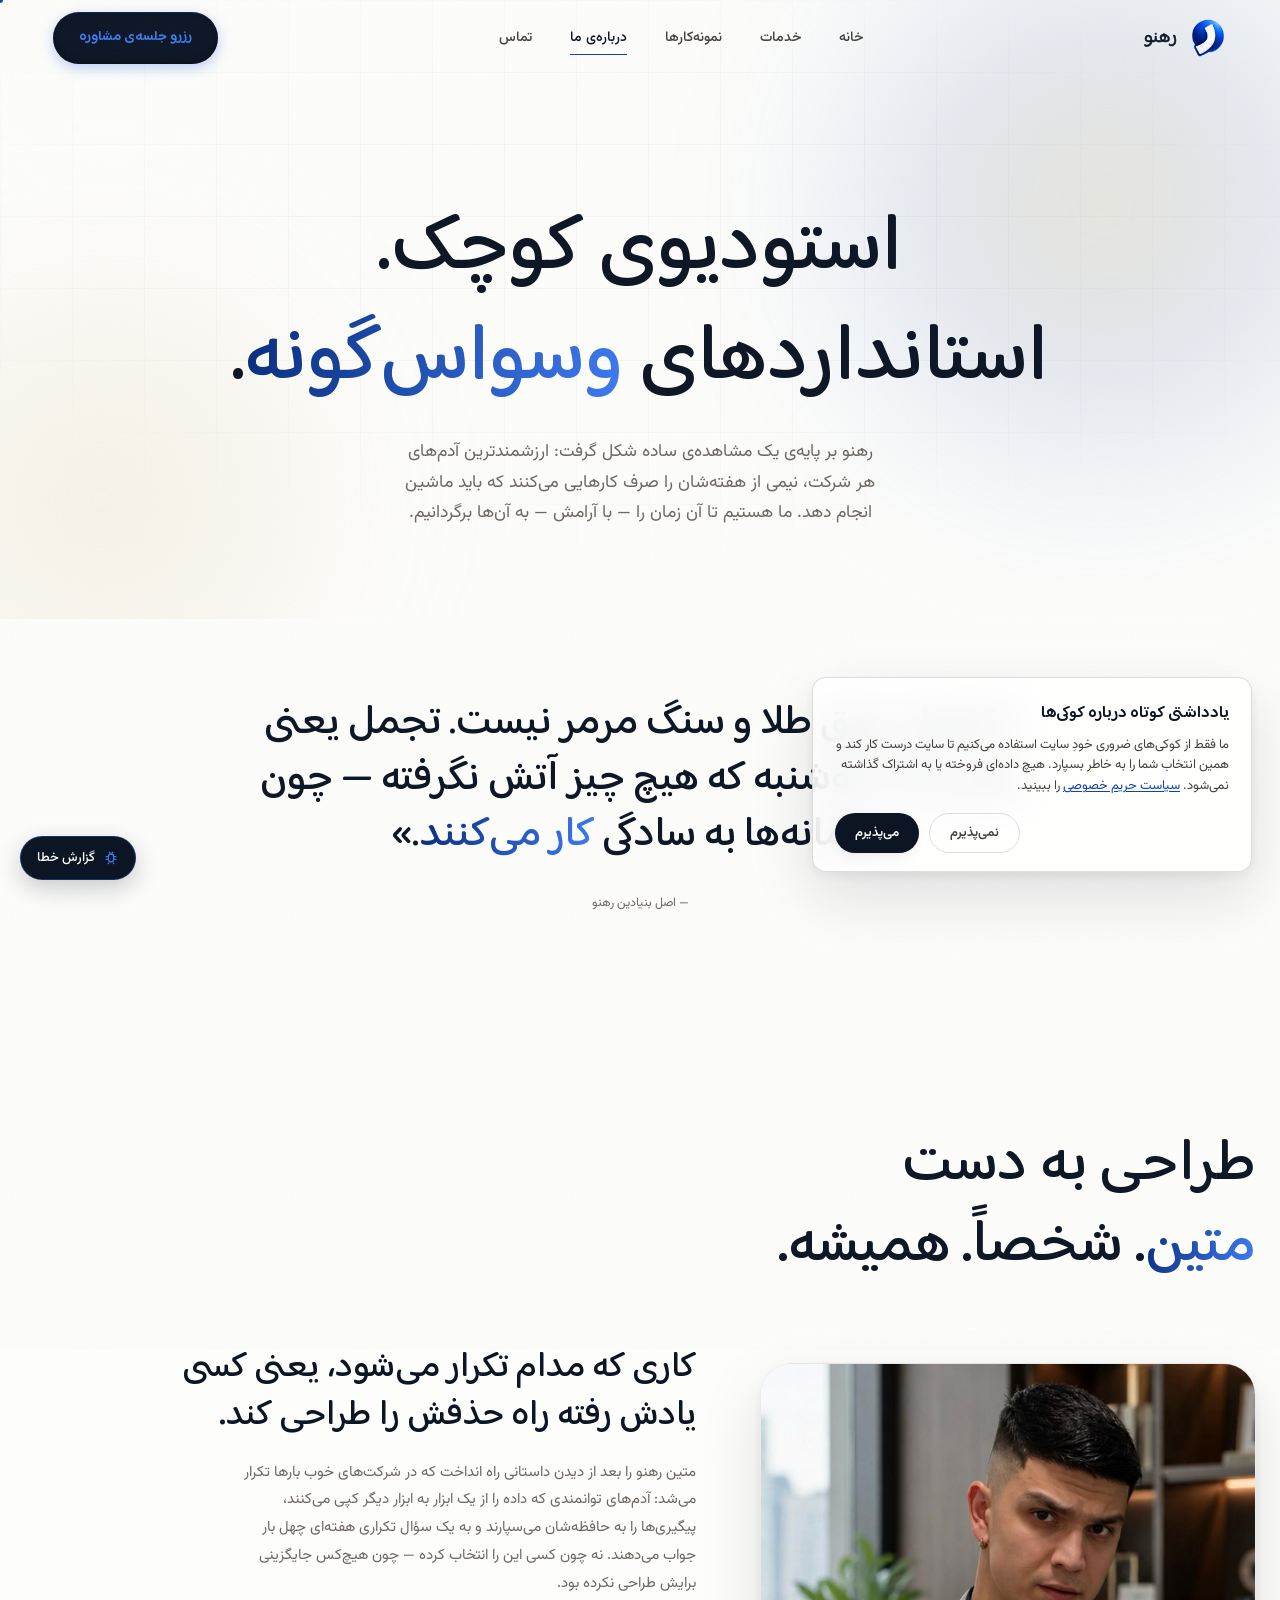
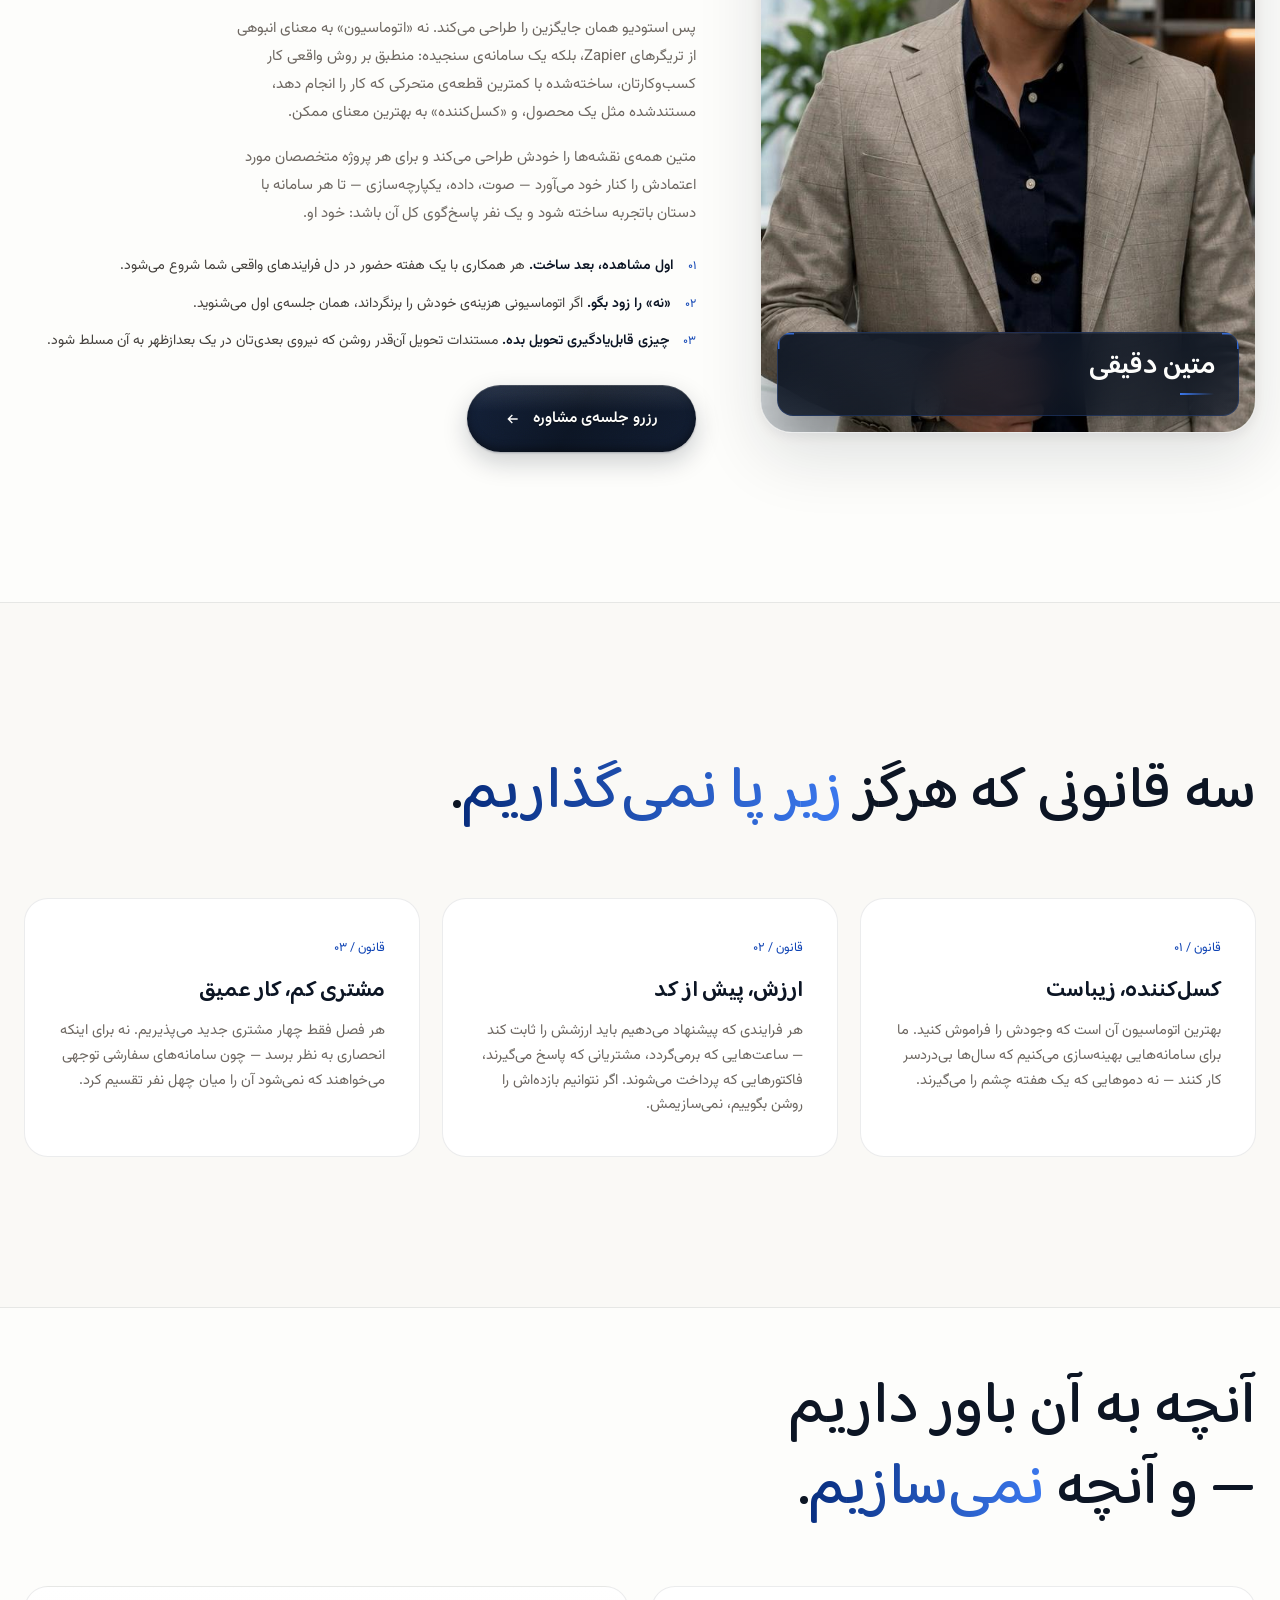
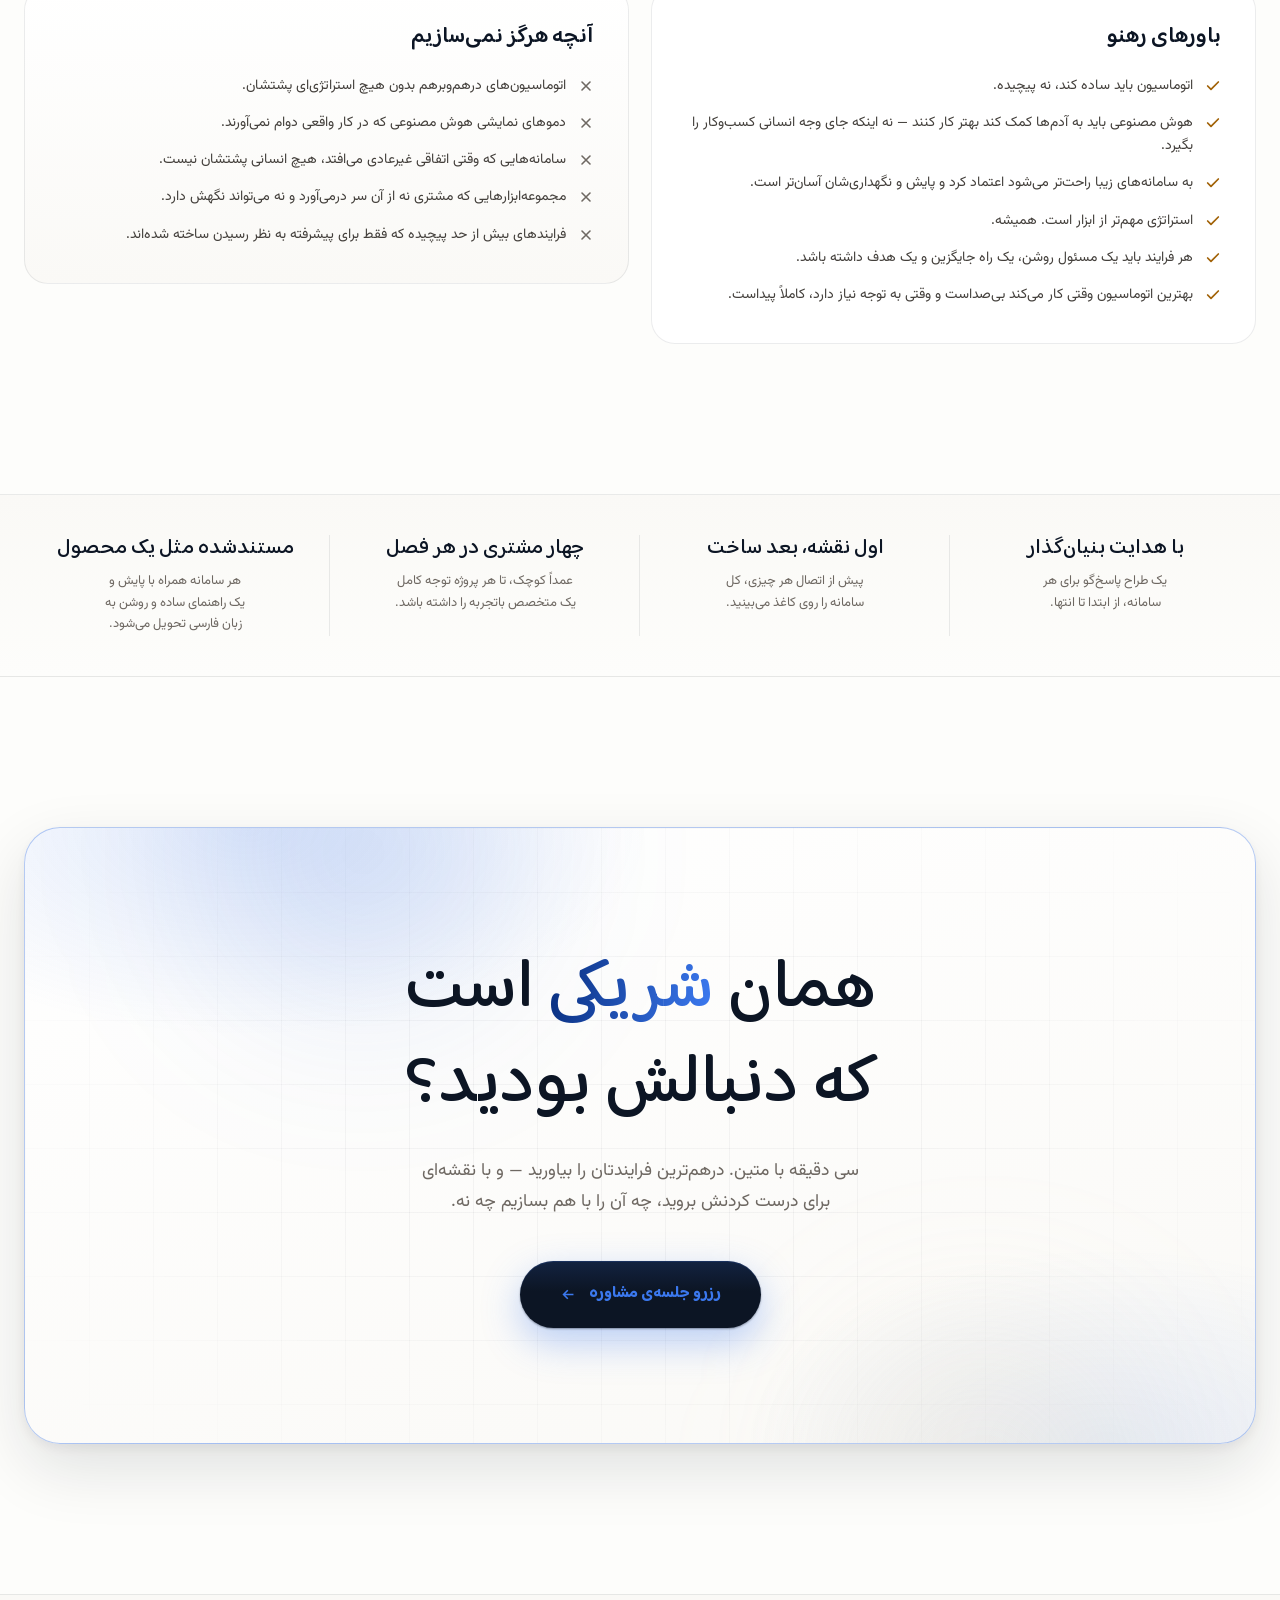
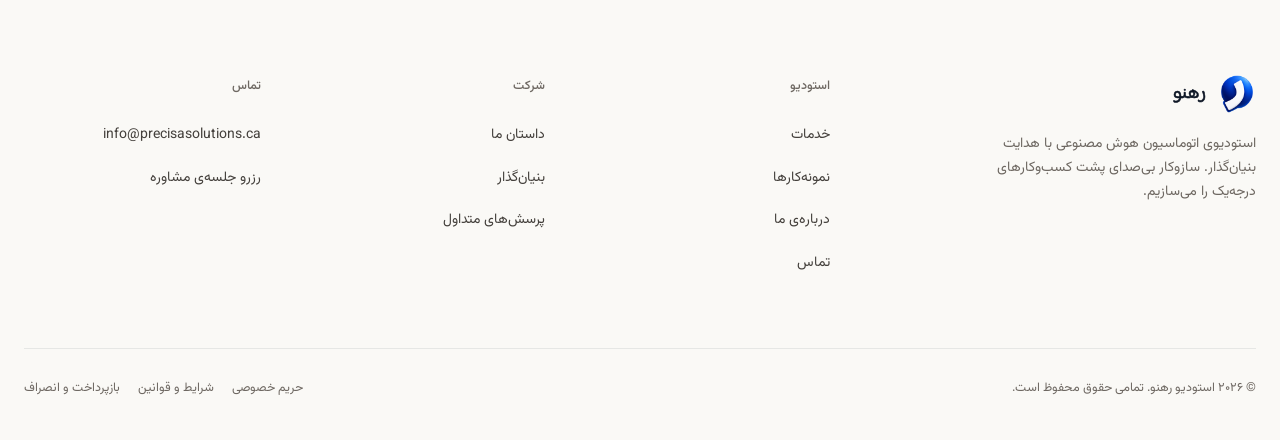
==== commit 745bb151: "Rename the Persian site to رهنو (Rahno) The brand name across every page (wordmark, titles, loader, " ====
--- a/about.html
+++ b/about.html
@@ -5,14 +5,14 @@
 <meta name="viewport" content="width=device-width, initial-scale=1.0" />
 <meta http-equiv="Content-Security-Policy" content="default-src 'self'; script-src 'self'; style-src 'self' 'unsafe-inline'; font-src 'self'; img-src 'self' data:; connect-src 'self'; base-uri 'self'; form-action 'self'; object-src 'none'; frame-src 'none'" />
 <meta name="referrer" content="strict-origin-when-cross-origin" />
-<title>درباره‌ی ما — استودیوی اتوماسیون هوش مصنوعی با هدایت بنیان‌گذار | رسا</title>
-<meta name="description" content="رسا استودیویی کوچک برای ساخت سامانه‌های اتوماسیون است که بر یک باور ساده بنا شده: کارهای تکراری باید از چشم پنهان شوند و سامانه‌های خوب باید آرام کار کنند." />
-<link rel="icon" type="image/png" sizes="32x32" href="images/rasa-favicon-32.png?v=c6a90423" />
-<link rel="icon" type="image/png" sizes="192x192" href="images/rasa-favicon-192.png?v=aa01a1bd" />
-<link rel="apple-touch-icon" href="images/rasa-favicon-180.png?v=b11100e2" />
+<title>درباره‌ی ما — استودیوی اتوماسیون هوش مصنوعی با هدایت بنیان‌گذار | رهنو</title>
+<meta name="description" content="رهنو استودیویی کوچک برای ساخت سامانه‌های اتوماسیون است که بر یک باور ساده بنا شده: کارهای تکراری باید از چشم پنهان شوند و سامانه‌های خوب باید آرام کار کنند." />
+<link rel="icon" type="image/png" sizes="32x32" href="images/rahno-favicon-32.png?v=c6a90423" />
+<link rel="icon" type="image/png" sizes="192x192" href="images/rahno-favicon-192.png?v=aa01a1bd" />
+<link rel="apple-touch-icon" href="images/rahno-favicon-180.png?v=b11100e2" />
 <link rel="stylesheet" href="assets/styles.css?v=d7fb3064" />
 <link rel="stylesheet" href="assets/enhance.css?v=0a8f33a8" />
-<link rel="stylesheet" href="assets/fa.css?v=b669aea0" />
+<link rel="stylesheet" href="assets/fa.css?v=77e7d172" />
 </head>
 <body>
 
@@ -26,9 +26,9 @@
 
 <nav class="nav" id="nav" aria-label="منوی اصلی">
   <div class="nav-inner">
-    <a href="index.html" class="nav-logo" aria-label="رسا — صفحه‌ی اصلی">
-      <img class="brand-mark" src="images/rasa-mark.png?v=42c17253" alt="" aria-hidden="true" />
-      <span class="wm-text">رسا</span>
+    <a href="index.html" class="nav-logo" aria-label="رهنو — صفحه‌ی اصلی">
+      <img class="brand-mark" src="images/rahno-mark.png?v=42c17253" alt="" aria-hidden="true" />
+      <span class="wm-text">رهنو</span>
     </a>
     <ul class="nav-links">
       <li><a href="index.html">خانه</a></li>
@@ -63,7 +63,7 @@
   <div class="container page-hero-inner">
     <h1>استودیوی کوچک. استانداردهای <span class="gold-word">وسواس‌گونه</span>.</h1>
     <p class="section-sub">
-      رسا بر پایه‌ی یک مشاهده‌ی ساده شکل گرفت: ارزشمندترین آدم‌های هر شرکت،
+      رهنو بر پایه‌ی یک مشاهده‌ی ساده شکل گرفت: ارزشمندترین آدم‌های هر شرکت،
       نیمی از هفته‌شان را صرف کارهایی می‌کنند که باید ماشین انجام دهد.
       ما هستیم تا آن زمان را — با آرامش — به آن‌ها برگردانیم.
     </p>
@@ -79,7 +79,7 @@
       «تجمل، ورق طلا و سنگ مرمر نیست. تجمل یعنی عصر یک سه‌شنبه که هیچ چیز
       آتش نگرفته — چون سامانه‌ها به سادگی <span class="gold-word">کار می‌کنند</span>.»
     </p>
-    <p class="big-quote-author">— اصل بنیادین رسا</p>
+    <p class="big-quote-author">— اصل بنیادین رهنو</p>
   </div>
 </section>
 
@@ -92,10 +92,10 @@
 
     <div class="founder-panel">
       <div class="founder-mark reveal" data-photo="images/Founder.jpg">
-        <img alt="متین، بنیان‌گذار رسا" loading="lazy" />
+        <img alt="متین، بنیان‌گذار رهنو" loading="lazy" />
         <svg viewBox="0 0 32 32" fill="none" aria-hidden="true">
           <rect width="32" height="32" rx="8" fill="rgba(12,21,36,.03)" stroke="rgba(47,107,224,.5)" stroke-width=".6"/>
-          <image href="images/rasa-mark.png?v=42c17253" x="7" y="7" width="18" height="18" preserveAspectRatio="xMidYMid meet"/>
+          <image href="images/rahno-mark.png?v=42c17253" x="7" y="7" width="18" height="18" preserveAspectRatio="xMidYMid meet"/>
           
         </svg>
         <span class="fm-name">متین دقیقی</span>
@@ -108,7 +108,7 @@
       <div class="founder-copy reveal" style="--d:.12s">
         <h3>کاری که مدام تکرار می‌شود، یعنی کسی یادش رفته راه حذفش را طراحی کند.</h3>
         <p>
-          متین رسا را بعد از دیدن داستانی راه انداخت که در شرکت‌های خوب بارها
+          متین رهنو را بعد از دیدن داستانی راه انداخت که در شرکت‌های خوب بارها
           تکرار می‌شد: آدم‌های توانمندی که داده را از یک ابزار به ابزار دیگر کپی
           می‌کنند، پیگیری‌ها را به حافظه‌شان می‌سپارند و به یک سؤال تکراری هفته‌ای
           چهل بار جواب می‌دهند. نه چون کسی این را انتخاب کرده — چون هیچ‌کس
@@ -189,7 +189,7 @@
 
     <div class="belief-cols">
       <div class="belief-card reveal">
-        <h3>باورهای رسا</h3>
+        <h3>باورهای رهنو</h3>
         <ul>
           <li>اتوماسیون باید ساده کند، نه پیچیده.</li>
           <li>هوش مصنوعی باید به آدم‌ها کمک کند بهتر کار کنند — نه اینکه جای وجه انسانی کسب‌وکار را بگیرد.</li>
@@ -267,9 +267,9 @@
   <div class="container">
     <div class="footer-top">
       <div class="footer-brand">
-        <a href="index.html" class="nav-logo" aria-label="رسا — صفحه‌ی اصلی">
-          <img class="brand-mark" src="images/rasa-mark.png?v=42c17253" alt="" aria-hidden="true" />
-          <span class="wm-text">رسا</span>
+        <a href="index.html" class="nav-logo" aria-label="رهنو — صفحه‌ی اصلی">
+          <img class="brand-mark" src="images/rahno-mark.png?v=42c17253" alt="" aria-hidden="true" />
+          <span class="wm-text">رهنو</span>
         </a>
         <p>استودیوی اتوماسیون هوش مصنوعی با هدایت بنیان‌گذار. سازوکار بی‌صدای پشت کسب‌وکارهای درجه‌یک را می‌سازیم.</p>
       </div>
@@ -300,7 +300,7 @@
     </div>
 
     <div class="footer-bottom">
-      <span>© ۲۰۲۶ استودیو رسا. تمامی حقوق محفوظ است.</span>
+      <span>© ۲۰۲۶ استودیو رهنو. تمامی حقوق محفوظ است.</span>
       <span class="footer-legal">
         <a href="privacy.html">حریم خصوصی</a>
         <a href="terms.html">شرایط و قوانین</a>
@@ -312,6 +312,6 @@
 
 <script src="assets/observe.js?v=75a89b3e"></script>
 <script src="assets/cookies.js?v=0660cf55"></script>
-<script src="assets/main.js?v=12afeda2"></script>
+<script src="assets/main.js?v=b4c757e2"></script>
 </body>
 </html>
--- a/assets/fa.css
+++ b/assets/fa.css
@@ -1,5 +1,5 @@
 /* ============================================================
-   Rasa (رسا) — Persian / right-to-left layer
+   Rahno (رهنو) — Persian / right-to-left layer
    Loaded AFTER the shared stylesheets on every page under fa/.
    The English design system stays the source of truth; this file
    only swaps the type and mirrors what reads wrong right-to-left.
@@ -14,7 +14,7 @@
    · 'Vazirmatn' sets the running text, one variable file for every
      weight. Licence: fonts/vazirmatn/OFL.txt
      The Persian copy writes its numbers in Persian numerals itself.
-   · 'Rasa Digits' is only 0-9 from Vazirmatn's Farsi-Digits build, for
+   · 'Rahno Digits' is only 0-9 from Vazirmatn's Farsi-Digits build, for
      the few places a script writes numbers at runtime (see the end of
      this block). It can't be the page font: the `ch` unit the shared
      styles size their text columns with is measured from the "0" glyph,
@@ -22,11 +22,11 @@
      came out a third narrower. */
 @font-face { font-family: 'Baloo Bhaijaan 2'; font-style: normal; font-weight: 400 800; font-display: swap; src: url('fonts/baloo-bhaijaan-2/BalooBhaijaan2-Variable.woff2') format('woff2'); }
 @font-face { font-family: 'Vazirmatn'; font-style: normal; font-weight: 100 900; font-display: swap; src: url('fonts/vazirmatn/Vazirmatn-Variable.woff2') format('woff2'); }
-@font-face { font-family: 'Rasa Digits'; font-weight: 300; font-display: swap; unicode-range: U+0030-0039; src: url('fonts/vazirmatn/Vazirmatn-FD-digits-Light.woff2') format('woff2'); }
-@font-face { font-family: 'Rasa Digits'; font-weight: 400; font-display: swap; unicode-range: U+0030-0039; src: url('fonts/vazirmatn/Vazirmatn-FD-digits-Regular.woff2') format('woff2'); }
-@font-face { font-family: 'Rasa Digits'; font-weight: 500; font-display: swap; unicode-range: U+0030-0039; src: url('fonts/vazirmatn/Vazirmatn-FD-digits-Medium.woff2') format('woff2'); }
-@font-face { font-family: 'Rasa Digits'; font-weight: 600; font-display: swap; unicode-range: U+0030-0039; src: url('fonts/vazirmatn/Vazirmatn-FD-digits-SemiBold.woff2') format('woff2'); }
-@font-face { font-family: 'Rasa Digits'; font-weight: 700; font-display: swap; unicode-range: U+0030-0039; src: url('fonts/vazirmatn/Vazirmatn-FD-digits-Bold.woff2') format('woff2'); }
+@font-face { font-family: 'Rahno Digits'; font-weight: 300; font-display: swap; unicode-range: U+0030-0039; src: url('fonts/vazirmatn/Vazirmatn-FD-digits-Light.woff2') format('woff2'); }
+@font-face { font-family: 'Rahno Digits'; font-weight: 400; font-display: swap; unicode-range: U+0030-0039; src: url('fonts/vazirmatn/Vazirmatn-FD-digits-Regular.woff2') format('woff2'); }
+@font-face { font-family: 'Rahno Digits'; font-weight: 500; font-display: swap; unicode-range: U+0030-0039; src: url('fonts/vazirmatn/Vazirmatn-FD-digits-Medium.woff2') format('woff2'); }
+@font-face { font-family: 'Rahno Digits'; font-weight: 600; font-display: swap; unicode-range: U+0030-0039; src: url('fonts/vazirmatn/Vazirmatn-FD-digits-SemiBold.woff2') format('woff2'); }
+@font-face { font-family: 'Rahno Digits'; font-weight: 700; font-display: swap; unicode-range: U+0030-0039; src: url('fonts/vazirmatn/Vazirmatn-FD-digits-Bold.woff2') format('woff2'); }
 
 :root {
   --font-display: 'Baloo Bhaijaan 2', 'Vazirmatn', Tahoma, sans-serif;
@@ -40,7 +40,7 @@
 /* numbers written by scripts: the intake console's step number and
    character counters */
 #icStepNum, #icCount,
-.icp-row[data-track="message"] .icp-value { font-family: 'Rasa Digits', var(--font-body); }
+.icp-row[data-track="message"] .icp-value { font-family: 'Rahno Digits', var(--font-body); }
 
 /* Letter-spacing pulls Persian letters apart and breaks the joins
    between them; there is no true Persian italic (browsers fake a
@@ -170,3 +170,10 @@
 .legal-prose li + li { margin-top: 6px; }
 .legal-prose a { color: var(--gold); text-decoration: underline; text-underline-offset: 3px; }
 .legal-prose .legal-law { font-size: 13.5px; color: var(--ink-mute); }
+
+/* the floating bug-report button, smaller on phones so it doesn't sit on
+   the content (its base styles are injected by main.js) */
+@media (max-width: 600px) {
+  .msbug-fab { padding: 10px !important; box-shadow: 0 6px 16px rgba(12,21,36,.22) !important; }
+  .msbug-fab svg { width: 15px; height: 15px; }
+}
